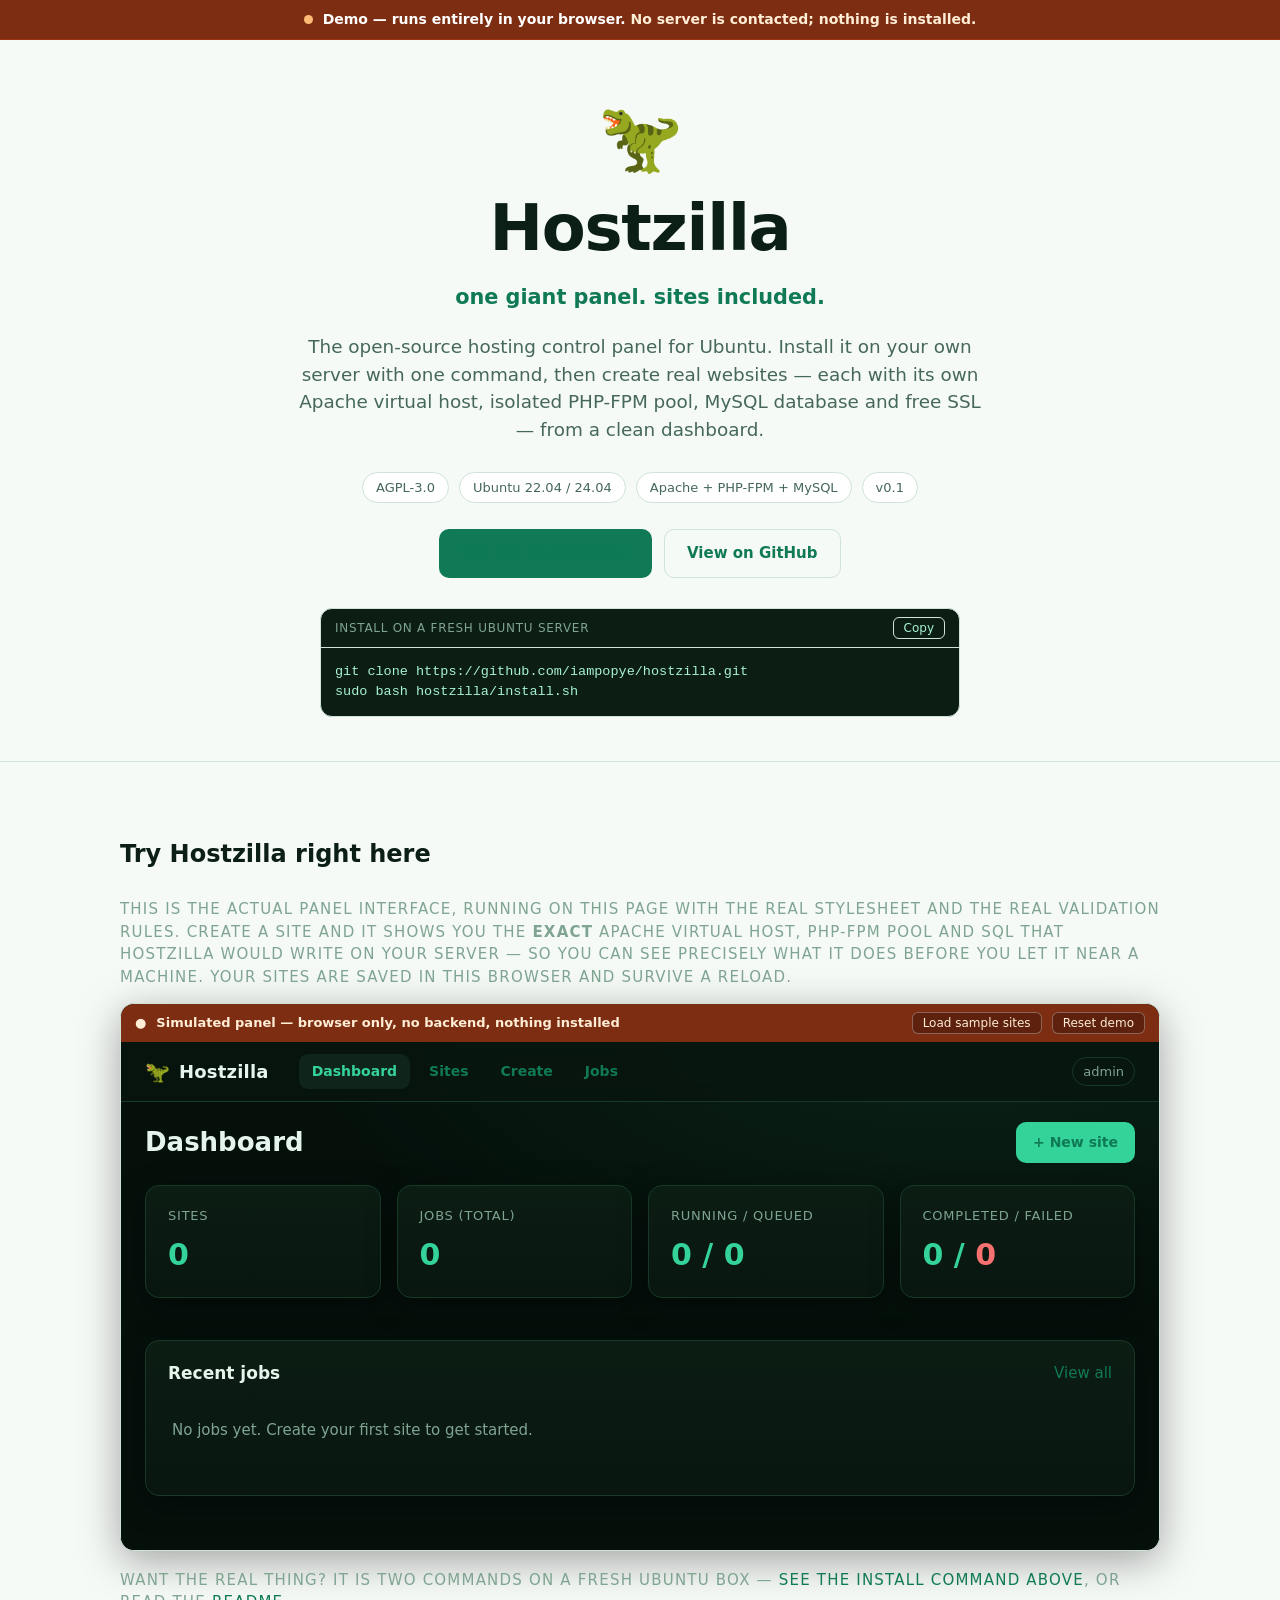
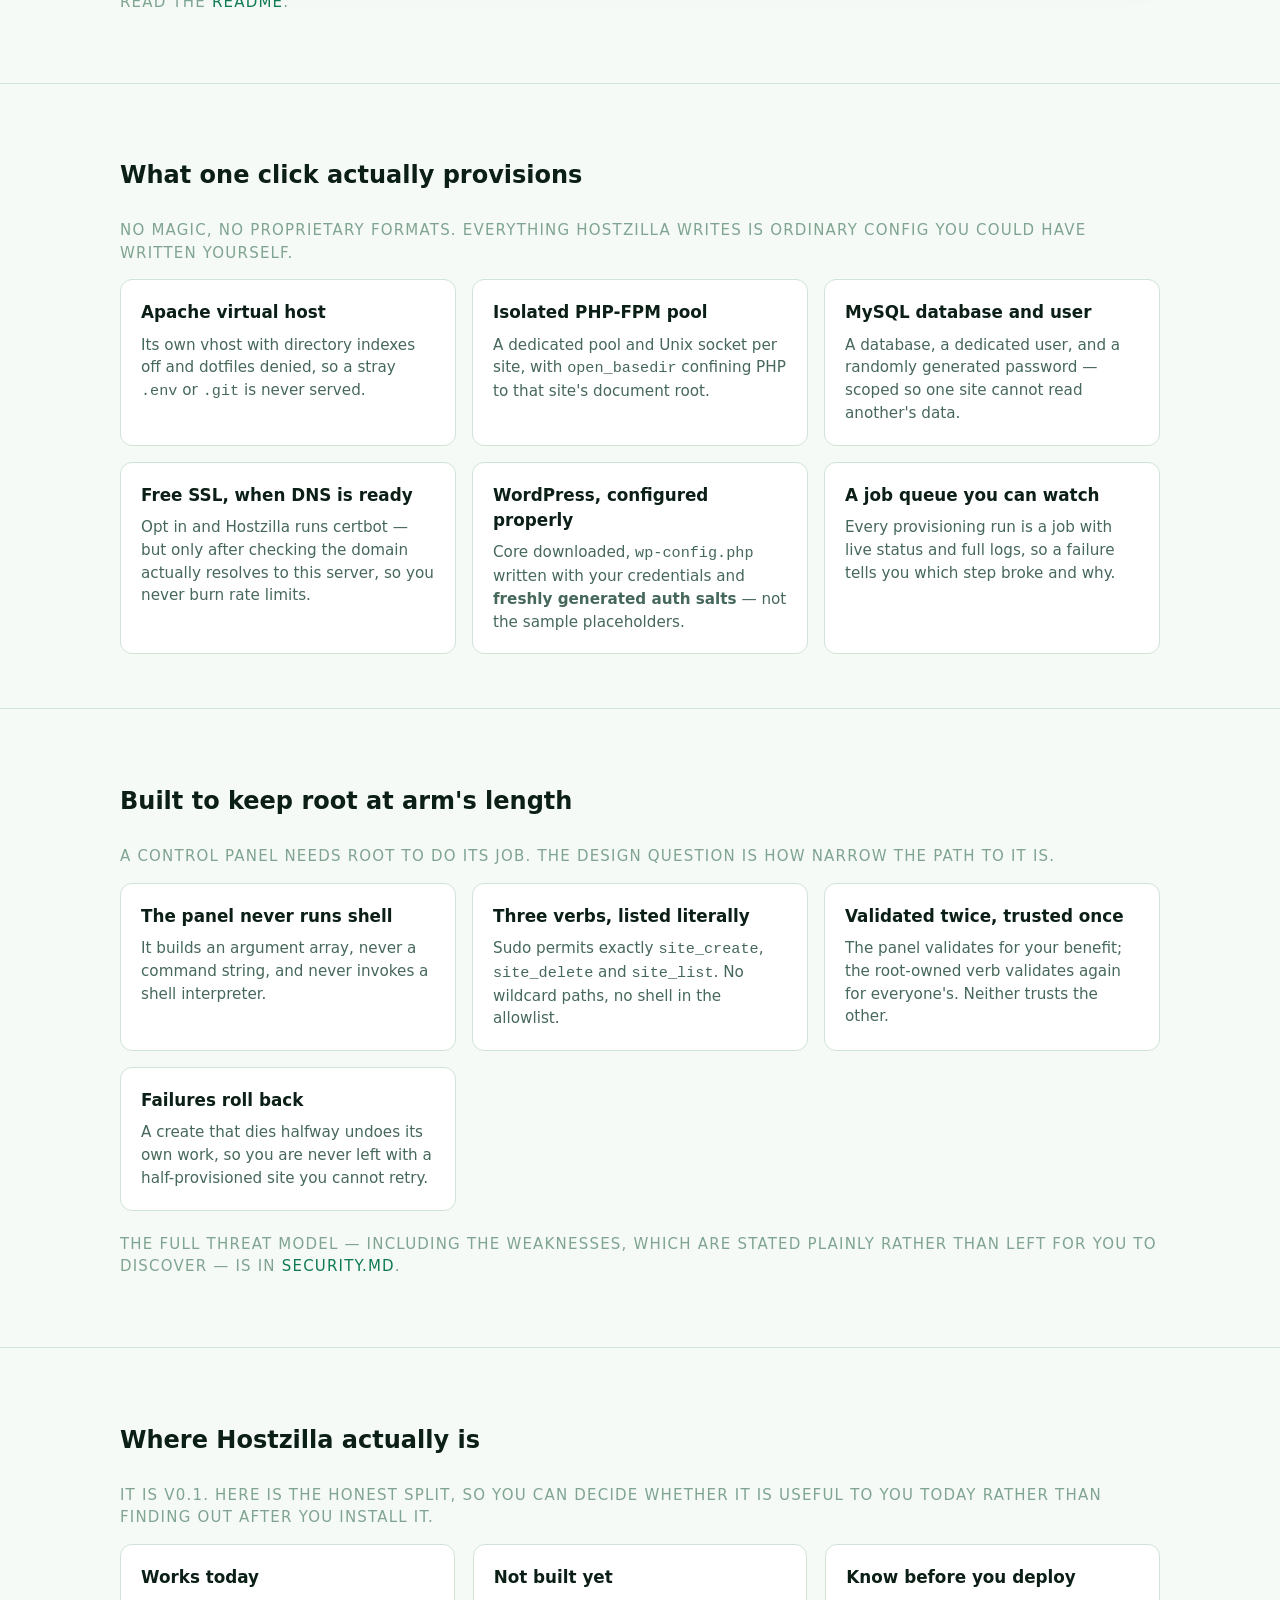
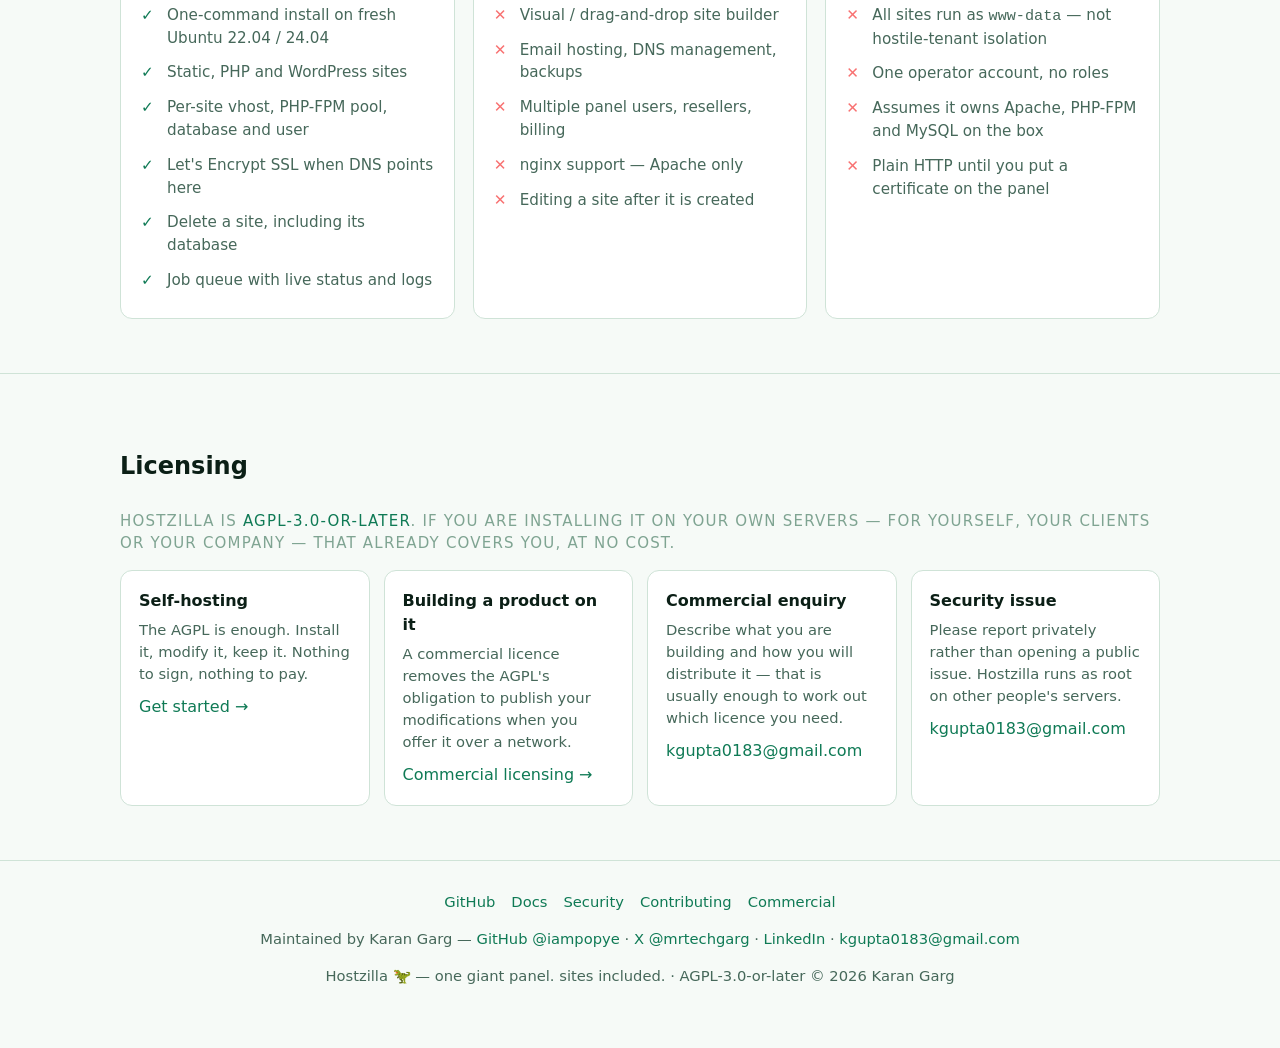
==== docs/index.html @ 4126feff "Add self-contained landing page with a working in-browser panel demo docs/index.html is a launch pag" ====
<!--
  GENERATED FILE — do not edit docs/index.html directly.
  Source:  docs/_landing.src.html
  Rebuild: python tools/build_landing_page.py
  The panel stylesheet below is embedded verbatim from
  panel/static/hostzilla.css so the demo cannot drift from the product.
-->
<!doctype html>
<html lang="en">
<head>
<meta charset="utf-8">
<meta name="viewport" content="width=device-width, initial-scale=1">
<title>Hostzilla — the open-source hosting control panel for Ubuntu</title>
<meta name="description" content="Hostzilla is a free, open-source hosting control panel for Ubuntu. Install with one command, then create static, PHP and WordPress sites with their own Apache vhost, PHP-FPM pool, MySQL database and Let's Encrypt SSL. A self-hosted alternative to cPanel and WHM.">
<meta name="author" content="Karan Garg">
<meta name="theme-color" content="#05100b">
<link rel="canonical" href="https://github.com/iampopye/hostzilla">

<meta property="og:type" content="website">
<meta property="og:site_name" content="Hostzilla">
<meta property="og:title" content="Hostzilla — the open-source hosting control panel for Ubuntu">
<meta property="og:description" content="One command installs it. Then create real websites — Apache vhost, isolated PHP-FPM pool, MySQL database and free SSL — from a clean dashboard. AGPL-3.0. Try the panel in your browser.">
<meta property="og:url" content="https://github.com/iampopye/hostzilla">
<meta name="twitter:card" content="summary_large_image">
<meta name="twitter:title" content="Hostzilla — open-source hosting control panel for Ubuntu">
<meta name="twitter:description" content="Install on a fresh Ubuntu server with one command. Create static, PHP and WordPress sites with isolated PHP-FPM pools, MySQL databases and free SSL. Try it in your browser.">
<meta name="twitter:creator" content="@mrtechgarg">

<script type="application/ld+json">
{
  "@context": "https://schema.org",
  "@type": "SoftwareApplication",
  "name": "Hostzilla",
  "alternateName": "Hostzilla Control Panel",
  "applicationCategory": "DeveloperApplication",
  "applicationSubCategory": "Web Hosting Control Panel",
  "operatingSystem": "Ubuntu 22.04, Ubuntu 24.04",
  "softwareVersion": "0.1.0",
  "description": "Hostzilla is an open-source hosting control panel for Ubuntu. It installs with one command and provisions websites end to end: Apache virtual host, isolated PHP-FPM pool, MySQL database and user, and an optional Let's Encrypt certificate.",
  "url": "https://github.com/iampopye/hostzilla",
  "codeRepository": "https://github.com/iampopye/hostzilla",
  "programmingLanguage": ["Python", "Shell"],
  "license": "https://www.gnu.org/licenses/agpl-3.0.html",
  "isAccessibleForFree": true,
  "offers": {
    "@type": "Offer",
    "price": "0",
    "priceCurrency": "USD"
  },
  "author": {
    "@type": "Person",
    "name": "Karan Garg",
    "url": "https://github.com/iampopye",
    "sameAs": [
      "https://github.com/iampopye",
      "https://x.com/mrtechgarg",
      "https://www.linkedin.com/in/karan-garg-tech/"
    ]
  }
}
</script>

<style>
/* ============================================================
   1. The panel's real stylesheet, embedded verbatim.
   Generated — see tools/build_landing_page.py
   ============================================================ */
/* Hostzilla panel — emerald on obsidian. No external CDNs. */
:root {
  --bg:        #05100b;
  --bg-2:      #08160f;
  --panel:     #0c1d14;
  --panel-2:   #0f241a;
  --line:      #173a28;
  --emerald:   #34d399;
  --emerald-2: #10b981;
  --emerald-dim: #1f6f51;
  --text:      #e6f5ec;
  --muted:     #7fa492;
  --danger:    #f87171;
  --danger-bg: #2a1212;
  --warn:      #fbbf24;
  --radius:    14px;
  --shadow:    0 8px 30px rgba(0,0,0,.45);
}

* { box-sizing: border-box; }

html, body {
  margin: 0;
  padding: 0;
  background: radial-gradient(1200px 600px at 80% -10%, #0a2418 0%, var(--bg) 55%);
  color: var(--text);
  font-family: "Inter", system-ui, -apple-system, "Segoe UI", Roboto, Helvetica, Arial, sans-serif;
  font-size: 15px;
  line-height: 1.5;
  min-height: 100vh;
}

a { color: var(--emerald); text-decoration: none; }
a:hover { text-decoration: underline; }

.mono, .log, pre { font-family: "JetBrains Mono", ui-monospace, "SFMono-Regular", Menlo, Consolas, monospace; }
.muted { color: var(--muted); }
.error-text { color: var(--danger); }
.right { text-align: right; }
.hidden { display: none !important; }

/* ---- top nav ---- */
.topnav {
  background: rgba(8, 22, 15, .85);
  backdrop-filter: blur(8px);
  border-bottom: 1px solid var(--line);
  position: sticky;
  top: 0;
  z-index: 20;
}
.nav-inner {
  max-width: 1100px;
  margin: 0 auto;
  display: flex;
  align-items: center;
  gap: 22px;
  padding: 12px 24px;
}
.brand {
  display: flex;
  align-items: center;
  gap: 9px;
  font-weight: 800;
  font-size: 18px;
  color: var(--text);
}
.brand:hover { text-decoration: none; }
.brand-text { letter-spacing: .2px; }
.rex { font-size: 20px; }
.rex-lg { font-size: 46px; display: block; }
.nav-links { display: flex; gap: 6px; margin-left: 8px; }
.nav-links a {
  color: var(--muted);
  padding: 7px 13px;
  border-radius: 9px;
  font-weight: 600;
  font-size: 14px;
}
.nav-links a:hover { color: var(--text); background: var(--panel); text-decoration: none; }
.nav-links a.active { color: var(--emerald); background: var(--panel-2); }
.logout-form { margin-left: auto; display: flex; align-items: center; gap: 12px; }
.user-chip {
  color: var(--muted);
  font-size: 13px;
  padding: 4px 10px;
  border: 1px solid var(--line);
  border-radius: 999px;
}

/* ---- layout ---- */
.container { max-width: 1100px; margin: 0 auto; padding: 28px 24px 60px; }
.page-head {
  display: flex;
  align-items: center;
  justify-content: space-between;
  margin-bottom: 22px;
}
.page-head h1 { margin: 0; font-size: 26px; font-weight: 800; }
h2 { font-weight: 700; }
.sub { margin-top: 26px; font-size: 15px; color: var(--muted); text-transform: uppercase; letter-spacing: .08em; }

/* ---- cards ---- */
.card {
  background: linear-gradient(180deg, var(--panel) 0%, var(--bg-2) 100%);
  border: 1px solid var(--line);
  border-radius: var(--radius);
  padding: 20px 22px;
  box-shadow: var(--shadow);
  margin-bottom: 20px;
}
.card-head { display: flex; align-items: center; justify-content: space-between; margin-bottom: 12px; }
.card-head h2 { margin: 0; font-size: 17px; }
.form-card { max-width: 560px; }

/* ---- stats ---- */
.stat-grid {
  display: grid;
  grid-template-columns: repeat(auto-fit, minmax(200px, 1fr));
  gap: 16px;
  margin-bottom: 22px;
}
.stat { display: flex; flex-direction: column; gap: 6px; }
.stat-label { color: var(--muted); font-size: 13px; text-transform: uppercase; letter-spacing: .06em; }
.stat-value { font-size: 30px; font-weight: 800; color: var(--emerald); }
.stat-sub { font-size: 12px; }

/* ---- tables ---- */
.table { width: 100%; border-collapse: collapse; }
.table th, .table td { text-align: left; padding: 11px 12px; border-bottom: 1px solid var(--line); }
.table th { color: var(--muted); font-size: 12px; text-transform: uppercase; letter-spacing: .06em; font-weight: 600; }
.table tbody tr:hover { background: rgba(52, 211, 153, .04); }
.table td.right { text-align: right; }
.empty { padding: 18px 4px; }

/* ---- badges ---- */
.badge {
  display: inline-block;
  padding: 3px 10px;
  border-radius: 999px;
  font-size: 12px;
  font-weight: 700;
  border: 1px solid transparent;
}
.badge-ok, .badge-active { background: rgba(52,211,153,.14); color: var(--emerald); border-color: var(--emerald-dim); }
.badge-queued { background: rgba(251,191,36,.12); color: var(--warn); border-color: #5a4410; }
.badge-running { background: rgba(52,211,153,.12); color: #6ee7b7; border-color: var(--emerald-dim); }
.badge-error { background: var(--danger-bg); color: var(--danger); border-color: #5a1d1d; }
.badge-type { background: var(--panel-2); color: var(--text); border-color: var(--line); }
.badge-muted { background: transparent; color: var(--muted); border-color: var(--line); }

/* ---- forms ---- */
.stack { display: flex; flex-direction: column; gap: 16px; }
label { display: flex; flex-direction: column; gap: 6px; font-weight: 600; font-size: 14px; }
label.check { flex-direction: row; align-items: center; gap: 10px; font-weight: 500; }
input[type=text], input[type=password], select {
  width: 100%;
  background: var(--bg);
  border: 1px solid var(--line);
  border-radius: 10px;
  color: var(--text);
  padding: 11px 13px;
  font-size: 15px;
  outline: none;
  transition: border-color .15s, box-shadow .15s;
}
input:focus, select:focus { border-color: var(--emerald); box-shadow: 0 0 0 3px rgba(52,211,153,.15); }
input[type=checkbox] { width: 18px; height: 18px; accent-color: var(--emerald); }
label small { font-weight: 400; }
.form-actions { display: flex; justify-content: flex-end; gap: 10px; margin-top: 6px; }

/* ---- buttons ---- */
.btn {
  display: inline-block;
  border: 1px solid transparent;
  border-radius: 10px;
  padding: 9px 16px;
  font-size: 14px;
  font-weight: 700;
  cursor: pointer;
  font-family: inherit;
  transition: transform .05s, background .15s, border-color .15s;
}
.btn:hover { text-decoration: none; }
.btn:active { transform: translateY(1px); }
.btn-sm { padding: 6px 12px; font-size: 13px; }
.btn-block { width: 100%; }
.btn-primary { background: var(--emerald); color: #042315; }
.btn-primary:hover { background: var(--emerald-2); }
.btn-ghost { background: transparent; color: var(--text); border-color: var(--line); }
.btn-ghost:hover { background: var(--panel); }
.btn-danger { background: transparent; color: var(--danger); border-color: #5a1d1d; }
.btn-danger:hover { background: var(--danger-bg); }

/* ---- flash ---- */
.flash-stack { display: flex; flex-direction: column; gap: 10px; margin-bottom: 18px; }
.flash { padding: 11px 14px; border-radius: 10px; font-size: 14px; border: 1px solid var(--line); }
.flash-ok { background: rgba(52,211,153,.1); color: var(--emerald); border-color: var(--emerald-dim); }
.flash-error { background: var(--danger-bg); color: var(--danger); border-color: #5a1d1d; }

/* ---- key/value + logs ---- */
.kv { display: grid; grid-template-columns: repeat(auto-fit, minmax(180px, 1fr)); gap: 12px; margin: 0; }
.kv > div { display: flex; flex-direction: column; gap: 3px; }
.kv dt { color: var(--muted); font-size: 12px; text-transform: uppercase; letter-spacing: .05em; }
.kv dd { margin: 0; }
.log {
  background: #030b07;
  border: 1px solid var(--line);
  border-radius: 10px;
  padding: 14px;
  font-size: 13px;
  color: #bfe9d4;
  white-space: pre-wrap;
  word-break: break-word;
  max-height: 420px;
  overflow: auto;
}
.live-hint { display: flex; align-items: center; gap: 8px; margin-top: 16px; font-size: 13px; }
.spinner {
  width: 13px; height: 13px;
  border: 2px solid var(--emerald-dim);
  border-top-color: var(--emerald);
  border-radius: 50%;
  display: inline-block;
  animation: spin .8s linear infinite;
}
@keyframes spin { to { transform: rotate(360deg); } }

/* ---- login ---- */
.login-body {
  display: flex;
  align-items: center;
  justify-content: center;
  min-height: 100vh;
  padding: 24px;
}
.login-card {
  width: 100%;
  max-width: 380px;
  background: linear-gradient(180deg, var(--panel) 0%, var(--bg-2) 100%);
  border: 1px solid var(--line);
  border-radius: 18px;
  padding: 32px 30px;
  box-shadow: var(--shadow);
}
.login-brand { text-align: center; margin-bottom: 22px; }
.login-brand h1 { margin: 8px 0 2px; font-size: 26px; font-weight: 800; }

/* ---- footer ---- */
.site-footer {
  text-align: center;
  color: var(--muted);
  font-size: 13px;
  padding: 24px;
  border-top: 1px solid var(--line);
}

@media (max-width: 640px) {
  .nav-inner { flex-wrap: wrap; gap: 12px; }
  .nav-links { order: 3; width: 100%; }
  .logout-form { margin-left: auto; }
}


/* ============================================================
   2. Landing page chrome.
   The marketing shell follows the visitor's colour scheme; the
   embedded panel keeps the product's own dark theme, because
   that is genuinely what the product looks like.
   ============================================================ */
:root {
  --page-bg: #05100b;
  --page-fg: #e6f5ec;
  --page-muted: #93b3a3;
  --page-card: #0c1d14;
  --page-line: #173a28;
  --page-accent: #34d399;
  --page-accent-fg: #04140d;
  --page-code-bg: #071a11;
  --max: 1080px;
}
@media (prefers-color-scheme: light) {
  :root {
    --page-bg: #f6faf7;
    --page-fg: #0b1f16;
    /* 4.9:1 on --page-bg — meets WCAG AA for body text */
    --page-muted: #46685a;
    --page-card: #ffffff;
    --page-line: #cfe3d7;
    --page-accent: #0f7a55;
    --page-accent-fg: #ffffff;
    --page-code-bg: #0c1d14;
  }
}

html, body.lp {
  background: var(--page-bg);
  color: var(--page-fg);
  font-size: 16px;
}
body.lp { min-height: 100vh; }
body.lp a { color: var(--page-accent); }

.lp-wrap { max-width: var(--max); margin: 0 auto; padding: 0 20px; }

/* skip link for keyboard users */
.skip {
  position: absolute; left: -9999px; top: 0;
  background: var(--page-accent); color: var(--page-accent-fg);
  padding: 10px 16px; border-radius: 0 0 8px 0; z-index: 100; font-weight: 700;
}
.skip:focus { left: 0; }

:where(a, button, input, select, summary, [tabindex]):focus-visible {
  outline: 3px solid var(--page-accent);
  outline-offset: 2px;
  border-radius: 4px;
}

/* ---- persistent demo badge ---- */
.demo-flag {
  position: sticky; top: 0; z-index: 60;
  background: #7c2d12; color: #ffedd5;
  border-bottom: 1px solid #9a3412;
  font-size: 14px; font-weight: 600;
  text-align: center; padding: 9px 16px;
  display: flex; align-items: center; justify-content: center; gap: 10px;
  flex-wrap: wrap;
}
.demo-flag strong { color: #fff; }
.demo-flag .dot {
  width: 9px; height: 9px; border-radius: 50%;
  background: #fdba74; display: inline-block; flex: 0 0 auto;
}

/* ---- hero ---- */
.lp-hero { padding: 64px 0 44px; text-align: center; }
.lp-hero .rex-hero { font-size: 68px; line-height: 1; display: block; margin-bottom: 8px; }
.lp-hero h1 {
  font-size: clamp(2.4rem, 7vw, 4rem); margin: 0 0 6px; letter-spacing: -.02em;
}
.lp-hero .tag {
  font-size: clamp(1rem, 2.6vw, 1.3rem); color: var(--page-accent);
  font-weight: 600; margin: 0 0 20px;
}
.lp-hero .lede {
  font-size: clamp(1rem, 2.2vw, 1.15rem); color: var(--page-muted);
  max-width: 60ch; margin: 0 auto 28px;
}
.pills { display: flex; gap: 10px; justify-content: center; flex-wrap: wrap; margin-bottom: 26px; }
.pill {
  border: 1px solid var(--page-line); border-radius: 999px;
  padding: 5px 13px; font-size: 13px; color: var(--page-muted);
  background: var(--page-card);
}

.cta-row { display: flex; gap: 12px; justify-content: center; flex-wrap: wrap; }
.lp-btn {
  display: inline-block; padding: 12px 22px; border-radius: 10px;
  font-weight: 700; font-size: 15px; border: 1px solid transparent; cursor: pointer;
}
.lp-btn-primary { background: var(--page-accent); color: var(--page-accent-fg); }
.lp-btn-primary:hover { text-decoration: none; filter: brightness(1.08); }
.lp-btn-ghost {
  background: transparent; color: var(--page-fg); border-color: var(--page-line);
}
.lp-btn-ghost:hover { text-decoration: none; border-color: var(--page-accent); }

/* ---- install command ---- */
.install {
  margin: 30px auto 0; max-width: 640px; text-align: left;
  background: var(--page-code-bg); border: 1px solid var(--page-line);
  border-radius: 12px; overflow: hidden;
}
.install-head {
  display: flex; align-items: center; justify-content: space-between;
  padding: 8px 14px; border-bottom: 1px solid var(--page-line);
  font-size: 12px; color: #7fa492; letter-spacing: .06em; text-transform: uppercase;
}
.install pre {
  margin: 0; padding: 14px; overflow-x: auto; color: #a7f3d0; font-size: 13.5px;
}
.copy-btn {
  background: transparent; border: 1px solid var(--page-line); color: #a7f3d0;
  border-radius: 6px; padding: 3px 10px; font-size: 12px; cursor: pointer;
  font-family: inherit;
}
.copy-btn:hover { border-color: var(--page-accent); }
.copy-btn[data-copied="1"] { background: var(--page-accent); color: var(--page-accent-fg); }

/* ---- generic section ---- */
.lp-section { padding: 54px 0; border-top: 1px solid var(--page-line); }
.lp-section > h2 {
  font-size: clamp(1.5rem, 4vw, 2.1rem); margin: 0 0 10px; letter-spacing: -.01em;
}
.lp-section > .sub {
  color: var(--page-muted); max-width: 68ch; margin: 0 0 28px; font-size: 1.02rem;
}

.grid { display: grid; gap: 16px; grid-template-columns: repeat(auto-fit, minmax(250px, 1fr)); }
.lp-card {
  background: var(--page-card); border: 1px solid var(--page-line);
  border-radius: 12px; padding: 20px;
}
.lp-card h3 { margin: 0 0 8px; font-size: 1.05rem; }
.lp-card p { margin: 0; color: var(--page-muted); font-size: .95rem; }

/* ---- honesty / status ---- */
.status-cols { display: grid; gap: 18px; grid-template-columns: repeat(auto-fit, minmax(270px, 1fr)); }
.status-list { list-style: none; margin: 0; padding: 0; }
.status-list li {
  padding: 6px 0 6px 26px; position: relative; color: var(--page-muted); font-size: .95rem;
}
.status-list li::before { position: absolute; left: 0; top: 6px; font-weight: 700; }
.yes li::before { content: "✓"; color: var(--page-accent); }
.no li::before { content: "✕"; color: #f87171; }

/* ---- demo shell ---- */
.demo-shell {
  border: 1px solid var(--page-line); border-radius: 14px; overflow: hidden;
  background: #05100b; box-shadow: 0 10px 40px rgba(0,0,0,.35);
}
.demo-bar {
  background: #7c2d12; color: #ffedd5; padding: 8px 14px;
  font-size: 13px; font-weight: 600; display: flex; gap: 10px; align-items: center;
  flex-wrap: wrap;
}
.demo-bar .spacer { flex: 1 1 auto; }
.demo-bar button {
  background: rgba(0,0,0,.25); border: 1px solid rgba(255,255,255,.3);
  color: #ffedd5; border-radius: 6px; padding: 3px 10px; font-size: 12px;
  cursor: pointer; font-family: inherit;
}
.demo-bar button:hover { background: rgba(0,0,0,.45); }
/* The panel inside the demo is dark by design; pin its variables so a light
   system theme cannot half-recolour the product UI. */
.demo-body {
  color-scheme: dark;
  background: radial-gradient(1200px 600px at 80% -10%, #0a2418 0%, #05100b 55%);
  color: #e6f5ec; font-size: 15px; min-height: 420px;
}
.demo-body .container { padding: 20px 24px 34px; }
.demo-body a { color: #34d399; }

/* config viewer */
.cfg-tabs { display: flex; gap: 6px; flex-wrap: wrap; margin-bottom: 12px; }
.cfg-tab {
  background: #0f241a; border: 1px solid #173a28; color: #7fa492;
  padding: 6px 13px; border-radius: 8px; cursor: pointer; font-size: 13px;
  font-family: inherit;
}
.cfg-tab[aria-selected="true"] { background: #34d399; color: #04140d; border-color: #34d399; font-weight: 700; }
.cfg-out {
  background: #071a11; border: 1px solid #173a28; border-radius: 10px;
  padding: 14px; margin: 0; overflow-x: auto; font-size: 12.5px; color: #a7f3d0;
  max-height: 380px; overflow-y: auto; white-space: pre;
}

/* ---- contact ---- */
.contact-grid { display: grid; gap: 14px; grid-template-columns: repeat(auto-fit, minmax(230px, 1fr)); }
.contact-card {
  background: var(--page-card); border: 1px solid var(--page-line);
  border-radius: 12px; padding: 18px;
}
.contact-card h3 { margin: 0 0 6px; font-size: 1rem; }
.contact-card p { margin: 0 0 10px; color: var(--page-muted); font-size: .92rem; }

.lp-foot {
  border-top: 1px solid var(--page-line); padding: 30px 0 50px;
  color: var(--page-muted); font-size: .92rem; text-align: center;
}
.lp-foot .links { display: flex; gap: 16px; justify-content: center; flex-wrap: wrap; margin-bottom: 12px; }

@media (max-width: 560px) {
  .lp-hero { padding: 40px 0 30px; }
  .demo-body .container { padding: 16px 14px 26px; }
  .nav-inner { padding: 10px 14px; gap: 12px; }
}
@media (prefers-reduced-motion: reduce) {
  * { animation-duration: .001ms !important; transition-duration: .001ms !important; }
}
</style>
</head>

<body class="lp">
<a class="skip" href="#demo">Skip to the live demo</a>

<div class="demo-flag" role="note">
  <span class="dot" aria-hidden="true"></span>
  <span><strong>Demo — runs entirely in your browser.</strong> No server is contacted; nothing is installed.</span>
</div>

<header class="lp-hero">
  <div class="lp-wrap">
    <span class="rex-hero" aria-hidden="true">🦖</span>
    <h1>Hostzilla</h1>
    <p class="tag">one giant panel. sites included.</p>
    <p class="lede">
      The open-source hosting control panel for Ubuntu. Install it on your own
      server with one command, then create real websites — each with its own
      Apache virtual host, isolated PHP-FPM pool, MySQL database and free SSL —
      from a clean dashboard.
    </p>

    <div class="pills">
      <span class="pill">AGPL-3.0</span>
      <span class="pill">Ubuntu 22.04 / 24.04</span>
      <span class="pill">Apache + PHP-FPM + MySQL</span>
      <span class="pill">v0.1</span>
    </div>

    <div class="cta-row">
      <a class="lp-btn lp-btn-primary" href="#demo">Try the panel below</a>
      <a class="lp-btn lp-btn-ghost" href="https://github.com/iampopye/hostzilla">View on GitHub</a>
    </div>

    <div class="install">
      <div class="install-head">
        <span>Install on a fresh Ubuntu server</span>
        <button class="copy-btn" type="button" data-copy="#install-cmd">Copy</button>
      </div>
      <pre id="install-cmd">git clone https://github.com/iampopye/hostzilla.git
sudo bash hostzilla/install.sh</pre>
    </div>
  </div>
</header>

<main id="main">

<!-- ============================ DEMO ============================ -->
<section class="lp-section" id="demo">
  <div class="lp-wrap">
    <h2>Try Hostzilla right here</h2>
    <p class="sub">
      This is the actual panel interface, running on this page with the real
      stylesheet and the real validation rules. Create a site and it shows you
      the <strong>exact</strong> Apache virtual host, PHP-FPM pool and SQL that
      Hostzilla would write on your server — so you can see precisely what it
      does before you let it near a machine. Your sites are saved in this
      browser and survive a reload.
    </p>

    <div class="demo-shell">
      <div class="demo-bar">
        <span class="dot" aria-hidden="true">●</span>
        <span>Simulated panel — browser only, no backend, nothing installed</span>
        <span class="spacer"></span>
        <button type="button" id="demo-seed">Load sample sites</button>
        <button type="button" id="demo-reset">Reset demo</button>
      </div>

      <div class="demo-body">
        <header class="topnav">
          <div class="nav-inner">
            <span class="brand"><span class="rex" aria-hidden="true">🦖</span><span class="brand-text">Hostzilla</span></span>
            <nav class="nav-links" id="demo-nav" aria-label="Demo panel">
              <a href="#demo" data-view="dashboard" class="active">Dashboard</a>
              <a href="#demo" data-view="sites">Sites</a>
              <a href="#demo" data-view="create">Create</a>
              <a href="#demo" data-view="jobs">Jobs</a>
            </nav>
            <span class="user-chip" style="margin-left:auto">admin</span>
          </div>
        </header>

        <div class="container">
          <div id="demo-flash" aria-live="polite"></div>
          <div id="demo-view"></div>
        </div>
      </div>
    </div>

    <p class="sub" style="margin-top:18px">
      Want the real thing? It is two commands on a fresh Ubuntu box —
      <a href="#top-install" onclick="document.querySelector('.install').scrollIntoView({behavior:'smooth'});return false;">see the install command above</a>,
      or read the <a href="https://github.com/iampopye/hostzilla#readme">README</a>.
    </p>
  </div>
</section>

<!-- ============================ WHAT YOU GET ============================ -->
<section class="lp-section">
  <div class="lp-wrap">
    <h2>What one click actually provisions</h2>
    <p class="sub">No magic, no proprietary formats. Everything Hostzilla writes is ordinary config you could have written yourself.</p>
    <div class="grid">
      <div class="lp-card">
        <h3>Apache virtual host</h3>
        <p>Its own vhost with directory indexes off and dotfiles denied, so a stray <code>.env</code> or <code>.git</code> is never served.</p>
      </div>
      <div class="lp-card">
        <h3>Isolated PHP-FPM pool</h3>
        <p>A dedicated pool and Unix socket per site, with <code>open_basedir</code> confining PHP to that site's document root.</p>
      </div>
      <div class="lp-card">
        <h3>MySQL database and user</h3>
        <p>A database, a dedicated user, and a randomly generated password — scoped so one site cannot read another's data.</p>
      </div>
      <div class="lp-card">
        <h3>Free SSL, when DNS is ready</h3>
        <p>Opt in and Hostzilla runs certbot — but only after checking the domain actually resolves to this server, so you never burn rate limits.</p>
      </div>
      <div class="lp-card">
        <h3>WordPress, configured properly</h3>
        <p>Core downloaded, <code>wp-config.php</code> written with your credentials and <strong>freshly generated auth salts</strong> — not the sample placeholders.</p>
      </div>
      <div class="lp-card">
        <h3>A job queue you can watch</h3>
        <p>Every provisioning run is a job with live status and full logs, so a failure tells you which step broke and why.</p>
      </div>
    </div>
  </div>
</section>

<!-- ============================ SECURITY ============================ -->
<section class="lp-section">
  <div class="lp-wrap">
    <h2>Built to keep root at arm's length</h2>
    <p class="sub">
      A control panel needs root to do its job. The design question is how narrow
      the path to it is.
    </p>
    <div class="grid">
      <div class="lp-card">
        <h3>The panel never runs shell</h3>
        <p>It builds an argument array, never a command string, and never invokes a shell interpreter.</p>
      </div>
      <div class="lp-card">
        <h3>Three verbs, listed literally</h3>
        <p>Sudo permits exactly <code>site_create</code>, <code>site_delete</code> and <code>site_list</code>. No wildcard paths, no shell in the allowlist.</p>
      </div>
      <div class="lp-card">
        <h3>Validated twice, trusted once</h3>
        <p>The panel validates for your benefit; the root-owned verb validates again for everyone's. Neither trusts the other.</p>
      </div>
      <div class="lp-card">
        <h3>Failures roll back</h3>
        <p>A create that dies halfway undoes its own work, so you are never left with a half-provisioned site you cannot retry.</p>
      </div>
    </div>
    <p class="sub" style="margin-top:22px">
      The full threat model — including the weaknesses, which are stated plainly
      rather than left for you to discover — is in
      <a href="https://github.com/iampopye/hostzilla/blob/main/SECURITY.md">SECURITY.md</a>.
    </p>
  </div>
</section>

<!-- ============================ STATUS ============================ -->
<section class="lp-section">
  <div class="lp-wrap">
    <h2>Where Hostzilla actually is</h2>
    <p class="sub">
      It is v0.1. Here is the honest split, so you can decide whether it is
      useful to you today rather than finding out after you install it.
    </p>
    <div class="status-cols">
      <div class="lp-card">
        <h3>Works today</h3>
        <ul class="status-list yes">
          <li>One-command install on fresh Ubuntu 22.04 / 24.04</li>
          <li>Static, PHP and WordPress sites</li>
          <li>Per-site vhost, PHP-FPM pool, database and user</li>
          <li>Let's Encrypt SSL when DNS points here</li>
          <li>Delete a site, including its database</li>
          <li>Job queue with live status and logs</li>
        </ul>
      </div>
      <div class="lp-card">
        <h3>Not built yet</h3>
        <ul class="status-list no">
          <li>Visual / drag-and-drop site builder</li>
          <li>Email hosting, DNS management, backups</li>
          <li>Multiple panel users, resellers, billing</li>
          <li>nginx support — Apache only</li>
          <li>Editing a site after it is created</li>
        </ul>
      </div>
      <div class="lp-card">
        <h3>Know before you deploy</h3>
        <ul class="status-list no">
          <li>All sites run as <code>www-data</code> — not hostile-tenant isolation</li>
          <li>One operator account, no roles</li>
          <li>Assumes it owns Apache, PHP-FPM and MySQL on the box</li>
          <li>Plain HTTP until you put a certificate on the panel</li>
        </ul>
      </div>
    </div>
  </div>
</section>

<!-- ============================ LICENSING ============================ -->
<section class="lp-section" id="licensing">
  <div class="lp-wrap">
    <h2>Licensing</h2>
    <p class="sub">
      Hostzilla is <a href="https://github.com/iampopye/hostzilla/blob/main/LICENSE">AGPL-3.0-or-later</a>.
      If you are installing it on your own servers — for yourself, your clients
      or your company — that already covers you, at no cost.
    </p>
    <div class="contact-grid">
      <div class="contact-card">
        <h3>Self-hosting</h3>
        <p>The AGPL is enough. Install it, modify it, keep it. Nothing to sign, nothing to pay.</p>
        <a href="https://github.com/iampopye/hostzilla">Get started →</a>
      </div>
      <div class="contact-card">
        <h3>Building a product on it</h3>
        <p>A commercial licence removes the AGPL's obligation to publish your modifications when you offer it over a network.</p>
        <a href="https://github.com/iampopye/hostzilla/blob/main/COMMERCIAL.md">Commercial licensing →</a>
      </div>
      <div class="contact-card">
        <h3>Commercial enquiry</h3>
        <p>Describe what you are building and how you will distribute it — that is usually enough to work out which licence you need.</p>
        <a href="mailto:kgupta0183@gmail.com?subject=Hostzilla%20commercial%20licence%20enquiry">kgupta0183@gmail.com</a>
      </div>
      <div class="contact-card">
        <h3>Security issue</h3>
        <p>Please report privately rather than opening a public issue. Hostzilla runs as root on other people's servers.</p>
        <a href="mailto:kgupta0183@gmail.com?subject=Hostzilla%20security%20report">kgupta0183@gmail.com</a>
      </div>
    </div>
  </div>
</section>

</main>

<footer class="lp-foot">
  <div class="lp-wrap">
    <div class="links">
      <a href="https://github.com/iampopye/hostzilla">GitHub</a>
      <a href="https://github.com/iampopye/hostzilla/blob/main/README.md">Docs</a>
      <a href="https://github.com/iampopye/hostzilla/blob/main/SECURITY.md">Security</a>
      <a href="https://github.com/iampopye/hostzilla/blob/main/CONTRIBUTING.md">Contributing</a>
      <a href="https://github.com/iampopye/hostzilla/blob/main/COMMERCIAL.md">Commercial</a>
    </div>
    <p>
      Maintained by Karan Garg —
      <a href="https://github.com/iampopye">GitHub @iampopye</a> ·
      <a href="https://x.com/mrtechgarg">X @mrtechgarg</a> ·
      <a href="https://www.linkedin.com/in/karan-garg-tech/">LinkedIn</a> ·
      <a href="mailto:kgupta0183@gmail.com">kgupta0183@gmail.com</a>
    </p>
    <p>Hostzilla 🦖 — one giant panel. sites included. · AGPL-3.0-or-later © 2026 Karan Garg</p>
  </div>
</footer>

<script>
/* ==========================================================================
   Hostzilla in-browser demo.

   Everything here runs locally. There is no network call of any kind.

   The configuration templates below are a deliberate port of
   runner/site_create.sh and runner/_lib.sh. If you change one, change the
   other — tests/test_config_templates.py compares them and fails the build
   when they drift.
   ========================================================================== */
(function () {
  "use strict";

  var STORE_KEY = "hostzilla.demo.v1";
  var PHPVER = "8.3";                 // what Ubuntu 24.04 ships
  var DEMO_IP = "203.0.113.10";       // TEST-NET-3, never a real host

  /* ---------------------------------------------------------------- sha256
     Needed so db_slug() matches the shell's `sha256sum` byte for byte.
     Synchronous because SubtleCrypto is async and the templates are pure. */
  function sha256Hex(ascii) {
    function rr(n, x) { return (x >>> n) | (x << (32 - n)); }
    var mathPow = Math.pow, maxWord = mathPow(2, 32), i, j, result = "";
    var words = [], asciiBitLength = ascii.length * 8;
    var hash = sha256Hex.h = sha256Hex.h || [];
    var k = sha256Hex.k = sha256Hex.k || [];
    var primeCounter = k.length, isComposite = {};
    for (var candidate = 2; primeCounter < 64; candidate++) {
      if (!isComposite[candidate]) {
        for (i = 0; i < 313; i += candidate) { isComposite[i] = candidate; }
        hash[primeCounter] = (mathPow(candidate, 0.5) * maxWord) | 0;
        k[primeCounter++] = (mathPow(candidate, 1 / 3) * maxWord) | 0;
      }
    }
    ascii += "\x80";
    while (ascii.length % 64 - 56) { ascii += "\x00"; }
    for (i = 0; i < ascii.length; i++) {
      j = ascii.charCodeAt(i);
      if (j >> 8) { return null; }
      words[i >> 2] |= j << ((3 - i) % 4) * 8;
    }
    words[words.length] = (asciiBitLength / maxWord) | 0;
    words[words.length] = asciiBitLength;

    for (j = 0; j < words.length;) {
      var w = words.slice(j, j += 16), oldHash = hash;
      hash = hash.slice(0, 8);
      for (i = 0; i < 64; i++) {
        var w15 = w[i - 15], w2 = w[i - 2];
        var a = hash[0], e = hash[4];
        var temp1 = hash[7]
          + (rr(6, e) ^ rr(11, e) ^ rr(25, e))
          + ((e & hash[5]) ^ (~e & hash[6]))
          + k[i]
          + (w[i] = (i < 16) ? w[i] : (
              w[i - 16]
              + (rr(7, w15) ^ rr(18, w15) ^ (w15 >>> 3))
              + w[i - 7]
              + (rr(17, w2) ^ rr(19, w2) ^ (w2 >>> 10))
            ) | 0);
        var temp2 = (rr(2, a) ^ rr(13, a) ^ rr(22, a))
          + ((a & hash[1]) ^ (a & hash[2]) ^ (hash[1] & hash[2]));
        hash = [(temp1 + temp2) | 0].concat(hash);
        hash[4] = (hash[4] + temp1) | 0;
      }
      for (i = 0; i < 8; i++) { hash[i] = (hash[i] + oldHash[i]) | 0; }
    }
    for (i = 0; i < 8; i++) {
      for (j = 3; j + 1; j--) {
        var b = (hash[i] >> (j * 8)) & 255;
        result += ((b < 16) ? 0 : "") + b.toString(16);
      }
    }
    return result;
  }

  /* ------------------------------------------------- validation (_lib.sh)
     Port of validate_domain(). Same rules, same rejection reasons. */
  function validateDomain(raw) {
    var d = String(raw == null ? "" : raw).toLowerCase();
    if (!d) { return { ok: false, message: "empty domain" }; }
    if (d.length > 253) { return { ok: false, message: "domain too long" }; }
    if (!/^[a-z0-9.-]+$/.test(d)) { return { ok: false, message: "invalid domain: " + d }; }
    if (d.indexOf("..") !== -1) { return { ok: false, message: "invalid domain (empty label): " + d }; }
    if (d.charAt(0) === "." || d.charAt(d.length - 1) === ".") {
      return { ok: false, message: "invalid domain (leading/trailing dot): " + d };
    }
    if (d.indexOf(".") === -1) {
      return { ok: false, message: "invalid domain (must be fully qualified): " + d };
    }
    var labels = d.split(".");
    for (var i = 0; i < labels.length; i++) {
      var label = labels[i];
      if (!label) { return { ok: false, message: "invalid domain (empty label): " + d }; }
      if (label.length > 63) { return { ok: false, message: "invalid domain (label too long): " + d }; }
      if (label.charAt(0) === "-" || label.charAt(label.length - 1) === "-") {
        return { ok: false, message: "invalid domain (label hyphen): " + d };
      }
      if (!/^[a-z0-9-]+$/.test(label)) { return { ok: false, message: "invalid domain: " + d }; }
    }
    if (/^[0-9]+$/.test(labels[labels.length - 1])) {
      return { ok: false, message: "invalid domain (numeric TLD): " + d };
    }
    return { ok: true, domain: d };
  }

  var PROTECTED = ["", "localhost", "html"];
  function isProtected(d) { return PROTECTED.indexOf(String(d).toLowerCase()) !== -1; }

  /* db_slug() from _lib.sh: hz_<20 sanitised chars>_<8 hex of sha256> */
  function dbSlug(domain) {
    var base = domain.replace(/[^a-z0-9]/g, "_").slice(0, 19);
    return "hz_" + base + "_" + sha256Hex(domain).slice(0, 8);
  }

  function randomHex(n) {
    var bytes = new Uint8Array(n);
    (window.crypto || window.msCrypto).getRandomValues(bytes);
    return Array.prototype.map.call(bytes, function (b) {
      return ("0" + b.toString(16)).slice(-2);
    }).join("");
  }

  /* ------------------------------------------- config templates (site_create.sh)
     These strings mirror the heredocs in runner/site_create.sh exactly. */
  function poolConfig(s) {
    return "; Hostzilla per-site pool for " + s.domain + "\n" +
      "[hz-" + s.domain + "]\n" +
      "user = www-data\n" +
      "group = www-data\n" +
      "listen = " + s.sock + "\n" +
      "listen.owner = www-data\n" +
      "listen.group = www-data\n" +
      "pm = ondemand\n" +
      "pm.max_children = 5\n" +
      "pm.process_idle_timeout = 10s\n" +
      "pm.max_requests = 500\n" +
      "chdir = " + s.docroot + "\n" +
      "php_admin_value[open_basedir] = " + s.docroot + ":/tmp:/usr/share/php\n" +
      "php_admin_value[upload_tmp_dir] = /tmp\n" +
      "php_admin_flag[expose_php] = off\n" +
      "env[HZ_DB_NAME] = " + s.db + "\n" +
      "env[HZ_DB_USER] = " + s.dbuser + "\n" +
      "env[HZ_DB_PASS] = " + s.dbpass + "\n";
  }

  function vhostConfig(s) {
    return "<VirtualHost *:80>\n" +
      "    ServerName " + s.domain + "\n" +
      "    DocumentRoot " + s.docroot + "\n" +
      "    DirectoryIndex index.php index.html\n" +
      "    <Directory " + s.docroot + ">\n" +
      "        Require all granted\n" +
      "        AllowOverride All\n" +
      "        # No directory listings — an empty or partially uploaded site must not\n" +
      "        # expose a browsable file index.\n" +
      "        Options -Indexes +FollowSymLinks\n" +
      "    </Directory>\n" +
      "    # Never serve dotfiles: .git, .env and friends routinely leak credentials.\n" +
      "    # .well-known stays reachable so ACME http-01 renewals keep working.\n" +
      "    <FilesMatch \"^\\.\">\n" +
      "        Require all denied\n" +
      "    </FilesMatch>\n" +
      "    <DirectoryMatch \"/\\.(?!well-known)\">\n" +
      "        Require all denied\n" +
      "    </DirectoryMatch>\n" +
      "    <FilesMatch \\.php$>\n" +
      "        SetHandler \"proxy:unix:" + s.sock + "|fcgi://localhost\"\n" +
      "    </FilesMatch>\n" +
      "    ErrorLog  ${APACHE_LOG_DIR}/" + s.domain + "-error.log\n" +
      "    CustomLog ${APACHE_LOG_DIR}/" + s.domain + "-access.log combined\n" +
      "</VirtualHost>\n";
  }

  function sqlStatements(s) {
    return "CREATE DATABASE IF NOT EXISTS `" + s.db + "` CHARACTER SET utf8mb4 COLLATE utf8mb4_unicode_ci;\n" +
      "CREATE USER IF NOT EXISTS '" + s.dbuser + "'@'localhost' IDENTIFIED BY '" + s.dbpass + "';\n" +
      "ALTER USER '" + s.dbuser + "'@'localhost' IDENTIFIED BY '" + s.dbpass + "';\n" +
      "GRANT ALL PRIVILEGES ON `" + s.db + "`.* TO '" + s.dbuser + "'@'localhost';\n" +
      "FLUSH PRIVILEGES;\n";
  }

  function manifestFile(s) {
    return "DOMAIN=" + s.domain + "\n" +
      "TYPE=" + s.type + "\n" +
      "DOCROOT=" + s.docroot + "\n" +
      "DB_NAME=" + s.db + "\n" +
      "DB_USER=" + s.dbuser + "\n" +
      "DB_PASS=" + s.dbpass + "\n" +
      "PHP_SOCK=" + s.sock + "\n" +
      "PHP_POOL=" + s.pool + "\n" +
      "CREATED=" + s.created + "\n";
  }

  function buildSite(domain, type, wantSsl) {
    var db = dbSlug(domain);
    var s = {
      domain: domain,
      type: type,
      ssl: false,
      sslState: "none",
      docroot: "/var/www/" + domain,
      sock: "/run/php/hz-" + domain + ".sock",
      pool: "/etc/php/" + PHPVER + "/fpm/pool.d/hz-" + domain + ".conf",
      vhostPath: "/etc/apache2/sites-available/" + domain + ".conf",
      db: db,
      dbuser: db,
      dbpass: randomHex(16),
      wantSsl: !!wantSsl,
      created: new Date().toISOString().replace(/\.\d+Z$/, "Z")
    };
    return s;
  }

  /* ------------------------------------------------------------- storage */
  function load() {
    try {
      var raw = window.localStorage.getItem(STORE_KEY);
      if (!raw) { return { sites: [], jobs: [], nextJob: 1 }; }
      var parsed = JSON.parse(raw);
      return {
        sites: parsed.sites || [],
        jobs: parsed.jobs || [],
        nextJob: parsed.nextJob || 1
      };
    } catch (e) {
      return { sites: [], jobs: [], nextJob: 1 };
    }
  }
  function save() {
    try { window.localStorage.setItem(STORE_KEY, JSON.stringify(state)); }
    catch (e) { /* private mode: the demo still works for this session */ }
  }

  var state = load();
  var view = "dashboard";
  var activeJobId = null;
  var cfgTab = "vhost";

  /* --------------------------------------------------------------- render */
  var elView = document.getElementById("demo-view");
  var elFlash = document.getElementById("demo-flash");

  function esc(s) {
    return String(s).replace(/[&<>"']/g, function (c) {
      return { "&": "&amp;", "<": "&lt;", ">": "&gt;", '"': "&quot;", "'": "&#39;" }[c];
    });
  }

  function flash(message, kind) {
    elFlash.innerHTML = '<div class="flash-stack"><div class="flash flash-' +
      esc(kind || "ok") + '">' + esc(message) + "</div></div>";
    window.setTimeout(function () {
      if (elFlash.firstChild) { elFlash.innerHTML = ""; }
    }, 6000);
  }

  function counts() {
    var out = { queued: 0, running: 0, ok: 0, error: 0, total: 0 };
    state.jobs.forEach(function (j) {
      if (out[j.status] === undefined) { out[j.status] = 0; }
      out[j.status]++;
      out.total++;
    });
    return out;
  }

  function badge(status) {
    return '<span class="badge badge-' + esc(status) + '">' + esc(status) + "</span>";
  }

  function jobRow(j, withFinished) {
    return "<tr>" +
      '<td><a class="link" href="#demo" data-job="' + j.id + '">' + j.id + "</a></td>" +
      "<td>" + esc(j.type) + "</td>" +
      '<td class="mono">' + esc(j.domain) + "</td>" +
      "<td>" + badge(j.status) + "</td>" +
      '<td class="muted">' + esc(j.created) + "</td>" +
      (withFinished ? '<td class="muted">' + esc(j.finished || "—") + "</td>" : "") +
      "</tr>";
  }

  function renderDashboard() {
    var c = counts();
    var recent = state.jobs.slice().reverse().slice(0, 8);
    return '<div class="page-head"><h1>Dashboard</h1>' +
      '<a href="#demo" class="btn btn-primary" data-view="create">+ New site</a></div>' +
      '<div class="stat-grid">' +
        '<div class="card stat"><span class="stat-label">Sites</span>' +
          '<span class="stat-value">' + state.sites.length + "</span></div>" +
        '<div class="card stat"><span class="stat-label">Jobs (total)</span>' +
          '<span class="stat-value">' + c.total + "</span></div>" +
        '<div class="card stat"><span class="stat-label">Running / Queued</span>' +
          '<span class="stat-value">' + c.running + " / " + c.queued + "</span></div>" +
        '<div class="card stat"><span class="stat-label">Completed / Failed</span>' +
          '<span class="stat-value">' + c.ok + ' / <span class="error-text">' + c.error + "</span></span></div>" +
      "</div>" +
      '<div class="card"><div class="card-head"><h2>Recent jobs</h2>' +
      '<a href="#demo" class="link" data-view="jobs">View all</a></div>' +
      (recent.length
        ? '<table class="table"><thead><tr><th>#</th><th>Type</th><th>Domain</th><th>Status</th><th>Created</th></tr></thead><tbody>' +
          recent.map(function (j) { return jobRow(j, false); }).join("") + "</tbody></table>"
        : '<p class="muted empty">No jobs yet. Create your first site to get started.</p>') +
      "</div>";
  }

  function renderSites() {
    var body;
    if (!state.sites.length) {
      body = '<p class="muted empty">No sites yet. Click “New site” to provision one.</p>';
    } else {
      body = '<table class="table"><thead><tr><th>Domain</th><th>Type</th><th>Doc root</th><th>SSL</th><th>Created</th><th></th></tr></thead><tbody>' +
        state.sites.map(function (s) {
          return "<tr>" +
            '<td><span class="link">' + esc(s.domain) + "</span></td>" +
            '<td><span class="badge badge-type">' + esc(s.type) + "</span></td>" +
            '<td class="mono muted">' + esc(s.docroot) + "</td>" +
            "<td>" + (s.ssl ? '<span class="badge badge-ok">active</span>'
                            : '<span class="badge badge-muted">none</span>') + "</td>" +
            '<td class="muted">' + esc(s.created) + "</td>" +
            '<td class="right">' +
              '<button class="btn btn-sm btn-ghost" data-config="' + esc(s.domain) + '">View config</button> ' +
              '<button class="btn btn-danger btn-sm" data-delete="' + esc(s.domain) + '">Delete</button>' +
            "</td></tr>";
        }).join("") + "</tbody></table>";
    }
    return '<div class="page-head"><h1>Sites</h1>' +
      '<a href="#demo" class="btn btn-primary" data-view="create">+ New site</a></div>' +
      '<div class="card">' + body + "</div>";
  }

  function renderCreate() {
    return '<div class="page-head"><h1>Create a site</h1></div>' +
      '<div class="card form-card"><form class="stack" id="demo-create">' +
        "<label><span>Domain</span>" +
        '<input type="text" name="domain" placeholder="example.com" autocomplete="off" ' +
        'autocapitalize="off" spellcheck="false" required>' +
        '<small class="muted">Validated with the exact rules the privileged runner enforces.</small></label>' +
        "<label><span>Type</span><select name=\"type\">" +
          '<option value="static">Static HTML</option>' +
          '<option value="php">PHP</option>' +
          '<option value="wordpress">WordPress</option>' +
        "</select></label>" +
        '<label class="check"><input type="checkbox" name="ssl" value="on">' +
        "<span>Request a Let's Encrypt certificate (requires DNS to resolve here)</span></label>" +
        '<div class="form-actions">' +
        '<a href="#demo" class="btn btn-ghost" data-view="sites">Cancel</a>' +
        '<button type="submit" class="btn btn-primary">Provision site</button></div>' +
      "</form></div>" +
      '<div class="card"><p class="muted" style="margin:0">' +
      "Try <span class=\"mono\">shop.example.com</span>. Then try an invalid one — " +
      "<span class=\"mono\">-bad.example.com</span> or <span class=\"mono\">example.com;id</span> — " +
      "to see the runner's validation reject it, or create the same domain twice " +
      "to see the failure path." +
      "</p></div>";
  }

  function renderJobs() {
    return '<div class="page-head"><h1>Jobs</h1></div><div class="card">' +
      (state.jobs.length
        ? '<table class="table"><thead><tr><th>#</th><th>Type</th><th>Domain</th><th>Status</th><th>Created</th><th>Finished</th></tr></thead><tbody>' +
          state.jobs.slice().reverse().map(function (j) { return jobRow(j, true); }).join("") +
          "</tbody></table>"
        : '<p class="muted empty">No jobs have run yet.</p>') +
      "</div>";
  }

  function findJob(id) {
    for (var i = 0; i < state.jobs.length; i++) {
      if (state.jobs[i].id === id) { return state.jobs[i]; }
    }
    return null;
  }

  function renderJobDetail() {
    var j = findJob(activeJobId);
    if (!j) { return renderJobs(); }
    var result = j.result || {};
    var resultHtml = "";
    if (result.url) {
      resultHtml += "<p><strong>URL:</strong> <span class=\"mono\">" + esc(result.url) + "</span></p>";
    }
    if (result.docroot) { resultHtml += '<p><strong>Doc root:</strong> <span class="mono">' + esc(result.docroot) + "</span></p>"; }
    if (result.db) { resultHtml += '<p><strong>Database:</strong> <span class="mono">' + esc(result.db) + "</span></p>"; }
    if (result.php_sock) { resultHtml += '<p><strong>PHP socket:</strong> <span class="mono">' + esc(result.php_sock) + "</span></p>"; }
    if (result.ssl) { resultHtml += "<p><strong>SSL:</strong> " + esc(result.ssl) + "</p>"; }
    if (result.message) { resultHtml += '<p class="error-text"><strong>Message:</strong> ' + esc(result.message) + "</p>"; }

    var cfgHtml = "";
    if (j.site && j.status === "ok") {
      cfgHtml = '<h2 class="sub">Generated configuration</h2>' +
        '<p class="muted" style="margin-top:-6px">This is byte-for-byte what Hostzilla writes on a real server.</p>' +
        configPanel(j.site);
    }

    return '<div class="page-head"><h1>Job #' + j.id + "</h1>" +
      '<a href="#demo" class="btn btn-ghost" data-view="jobs">Back to jobs</a></div>' +
      '<div class="card"><dl class="kv">' +
        "<div><dt>Type</dt><dd>" + esc(j.type) + "</dd></div>" +
        '<div><dt>Domain</dt><dd class="mono">' + esc(j.domain) + "</dd></div>" +
        "<div><dt>Status</dt><dd>" + badge(j.status) + "</dd></div>" +
        '<div><dt>Created</dt><dd class="muted">' + esc(j.created) + "</dd></div>" +
        '<div><dt>Finished</dt><dd class="muted">' + esc(j.finished || "—") + "</dd></div>" +
      "</dl>" +
      (j.status === "running" || j.status === "queued"
        ? '<div class="muted live-hint"><span class="spinner"></span> Live — running…</div>' : "") +
      (resultHtml ? '<h2 class="sub">Result</h2>' + resultHtml : "") +
      '<h2 class="sub">Log</h2><pre class="log">' + esc(j.log.join("\n") || "(no output yet)") + "</pre>" +
      cfgHtml +
      "</div>";
  }

  function configPanel(s) {
    var tabs = [
      ["vhost", "Apache vhost"],
      ["pool", "PHP-FPM pool"],
      ["sql", "MySQL"],
      ["manifest", "Site manifest"]
    ];
    var content = {
      vhost: vhostConfig(s),
      pool: poolConfig(s),
      sql: sqlStatements(s),
      manifest: manifestFile(s)
    }[cfgTab];
    var paths = {
      vhost: s.vhostPath,
      pool: s.pool,
      sql: "(executed over the MySQL unix socket)",
      manifest: "/etc/hostzilla/sites/" + s.domain + ".env"
    }[cfgTab];

    return '<div class="cfg-tabs" role="tablist">' +
      tabs.map(function (t) {
        return '<button class="cfg-tab" role="tab" data-cfgtab="' + t[0] + '" aria-selected="' +
          (cfgTab === t[0] ? "true" : "false") + '">' + esc(t[1]) + "</button>";
      }).join("") +
      '<span style="flex:1"></span>' +
      '<button class="cfg-tab" type="button" data-copy-cfg="1">Copy</button>' +
      "</div>" +
      '<p class="muted mono" style="font-size:12px;margin:0 0 8px">' + esc(paths) + "</p>" +
      '<pre class="cfg-out" id="cfg-out">' + esc(content) + "</pre>";
  }

  function render() {
    var html;
    if (activeJobId !== null) { html = renderJobDetail(); }
    else if (view === "sites") { html = renderSites(); }
    else if (view === "create") { html = renderCreate(); }
    else if (view === "jobs") { html = renderJobs(); }
    else { html = renderDashboard(); }
    elView.innerHTML = html;

    var links = document.querySelectorAll("#demo-nav a");
    for (var i = 0; i < links.length; i++) {
      links[i].className = (links[i].getAttribute("data-view") === view && activeJobId === null)
        ? "active" : "";
    }
  }

  /* ------------------------------------------------------- job simulation
     Step names and log lines mirror what the real runner writes. */
  function runCreateJob(job, site) {
    var steps = [];
    steps.push([420, "creating " + site.domain + " type=" + site.type +
      " ssl=" + (site.wantSsl ? 1 : 0) + " php=" + PHPVER]);
    steps.push([620, "db ok: " + site.db + " / " + site.dbuser]);
    steps.push([520, "pool ok: " + site.pool + " -> " + site.sock]);

    if (site.type === "wordpress") {
      steps.push([700, "wordpress: no staged core; downloading latest from wordpress.org"]);
      steps.push([1100, "wordpress: core downloaded + extracted"]);
    }
    steps.push([480, "vhost written: " + site.vhostPath]);
    steps.push([520, "php-fpm config test ok; reloaded php" + PHPVER + "-fpm"]);
    steps.push([460, "apache configtest ok; reloaded apache2"]);

    if (site.wantSsl) {
      steps.push([900, "ssl skipped: " + site.domain + " resolves to '' not '" + DEMO_IP + "'"]);
      site.sslState = "skipped_dns";
    }
    steps.push([260, "DONE " + site.domain]);

    job.status = "running";
    save(); render();

    var i = 0;
    (function next() {
      if (i >= steps.length) {
        job.status = "ok";
        job.finished = new Date().toISOString().replace(/\.\d+Z$/, "Z");
        job.site = site;
        job.result = {
          status: "ok",
          domain: site.domain,
          type: site.type,
          url: "http://" + site.domain + "/",
          docroot: site.docroot,
          db: site.db,
          php_sock: site.sock,
          ssl: site.sslState
        };
        site.ssl = site.sslState === "active";
        state.sites.push(site);
        save(); render();
        return;
      }
      var step = steps[i++];
      window.setTimeout(function () {
        job.log.push(step[1]);
        save(); render();
        next();
      }, step[0]);
    })();
  }

  function newJob(type, domain) {
    var job = {
      id: state.nextJob++,
      type: type,
      domain: domain,
      status: "queued",
      log: [],
      result: null,
      site: null,
      created: new Date().toISOString().replace(/\.\d+Z$/, "Z"),
      finished: null
    };
    state.jobs.push(job);
    return job;
  }

  function failJob(job, message) {
    job.status = "error";
    job.finished = new Date().toISOString().replace(/\.\d+Z$/, "Z");
    job.log.push("FAIL: " + message);
    job.result = { status: "error", message: message };
    save();
  }

  function siteExists(domain) {
    return state.sites.some(function (s) { return s.domain === domain; });
  }

  /* ------------------------------------------------------------- handlers */
  document.getElementById("demo-nav").addEventListener("click", function (e) {
    var a = e.target.closest("a[data-view]");
    if (!a) { return; }
    e.preventDefault();
    view = a.getAttribute("data-view");
    activeJobId = null;
    render();
  });

  elView.addEventListener("click", function (e) {
    var t = e.target;

    var navBtn = t.closest("[data-view]");
    if (navBtn) {
      e.preventDefault();
      view = navBtn.getAttribute("data-view");
      activeJobId = null;
      render();
      return;
    }

    var jobLink = t.closest("[data-job]");
    if (jobLink) {
      e.preventDefault();
      activeJobId = parseInt(jobLink.getAttribute("data-job"), 10);
      render();
      return;
    }

    var cfgBtn = t.closest("[data-config]");
    if (cfgBtn) {
      e.preventDefault();
      var domain = cfgBtn.getAttribute("data-config");
      for (var i = state.jobs.length - 1; i >= 0; i--) {
        if (state.jobs[i].domain === domain && state.jobs[i].status === "ok") {
          activeJobId = state.jobs[i].id;
          render();
          return;
        }
      }
      flash("No completed job for " + domain + " in this browser.", "error");
      return;
    }

    var tab = t.closest("[data-cfgtab]");
    if (tab) {
      e.preventDefault();
      cfgTab = tab.getAttribute("data-cfgtab");
      render();
      return;
    }

    if (t.closest("[data-copy-cfg]")) {
      e.preventDefault();
      var pre = document.getElementById("cfg-out");
      if (pre) { copyText(pre.textContent, t.closest("[data-copy-cfg]")); }
      return;
    }

    var del = t.closest("[data-delete]");
    if (del) {
      e.preventDefault();
      var d = del.getAttribute("data-delete");
      if (!window.confirm("Delete " + d + " and purge its database? This cannot be undone.")) { return; }
      var job = newJob("site_delete", d);
      job.status = "running";
      job.log.push("deleting " + d + " (purge_db=1)");
      save(); render();
      window.setTimeout(function () {
        state.sites = state.sites.filter(function (s) { return s.domain !== d; });
        job.log.push("db purged: " + dbSlug(d));
        job.log.push("DONE delete " + d);
        job.status = "ok";
        job.finished = new Date().toISOString().replace(/\.\d+Z$/, "Z");
        job.result = { status: "ok", domain: d, purged_db: "1" };
        save();
        flash("Deleted " + d + ".", "ok");
        render();
      }, 900);
      return;
    }
  });

  elView.addEventListener("submit", function (e) {
    var form = e.target.closest("#demo-create");
    if (!form) { return; }
    e.preventDefault();

    var domainRaw = form.elements.domain.value.trim();
    var type = form.elements.type.value;
    var wantSsl = form.elements.ssl.checked;

    var check = validateDomain(domainRaw);
    if (!check.ok) {
      flash("Rejected by the runner's validation — " + check.message, "error");
      return;
    }
    if (isProtected(check.domain)) {
      flash("domain is protected: " + check.domain, "error");
      return;
    }

    var site = buildSite(check.domain, type, wantSsl);
    var job = newJob("site_create", check.domain);

    if (siteExists(check.domain)) {
      // The real failure path: site_create refuses to clobber an existing docroot.
      failJob(job, "docroot already exists, refusing to clobber: " + site.docroot);
      activeJobId = job.id;
      flash("Creation of " + check.domain + " failed — see the job log.", "error");
      render();
      return;
    }

    activeJobId = job.id;
    flash("Queued creation of " + check.domain + ".", "ok");
    runCreateJob(job, site);
  });

  /* -------------------------------------------------------------- toolbar */
  document.getElementById("demo-reset").addEventListener("click", function () {
    if (!window.confirm("Clear all demo sites and jobs from this browser?")) { return; }
    state = { sites: [], jobs: [], nextJob: 1 };
    activeJobId = null;
    view = "dashboard";
    save(); render();
    flash("Demo reset.", "ok");
  });

  document.getElementById("demo-seed").addEventListener("click", function () {
    ["shop.example.com", "blog.example.com"].forEach(function (d, idx) {
      if (siteExists(d)) { return; }
      var s = buildSite(d, idx === 0 ? "php" : "wordpress", false);
      s.ssl = idx === 0;
      s.sslState = idx === 0 ? "active" : "none";
      var j = newJob("site_create", d);
      j.status = "ok";
      j.finished = s.created;
      j.site = s;
      j.log = [
        "creating " + d + " type=" + s.type + " ssl=0 php=" + PHPVER,
        "db ok: " + s.db + " / " + s.dbuser,
        "pool ok: " + s.pool + " -> " + s.sock,
        "DONE " + d
      ];
      j.result = {
        status: "ok", domain: d, type: s.type, url: "http://" + d + "/",
        docroot: s.docroot, db: s.db, php_sock: s.sock, ssl: s.sslState
      };
      state.sites.push(s);
    });
    view = "sites";
    activeJobId = null;
    save(); render();
    flash("Loaded sample sites.", "ok");
  });

  /* ---------------------------------------------------------------- copy */
  function copyText(text, btn) {
    function done() {
      if (!btn) { return; }
      var old = btn.textContent;
      btn.textContent = "Copied";
      btn.setAttribute("data-copied", "1");
      window.setTimeout(function () {
        btn.textContent = old;
        btn.removeAttribute("data-copied");
      }, 1600);
    }
    if (navigator.clipboard && navigator.clipboard.writeText) {
      navigator.clipboard.writeText(text).then(done, function () { fallback(); });
    } else { fallback(); }

    function fallback() {
      var ta = document.createElement("textarea");
      ta.value = text;
      ta.setAttribute("readonly", "");
      ta.style.position = "absolute";
      ta.style.left = "-9999px";
      document.body.appendChild(ta);
      ta.select();
      try { document.execCommand("copy"); done(); } catch (err) { /* nothing to do */ }
      document.body.removeChild(ta);
    }
  }

  var copyButtons = document.querySelectorAll("[data-copy]");
  for (var ci = 0; ci < copyButtons.length; ci++) {
    copyButtons[ci].addEventListener("click", function (e) {
      var sel = e.currentTarget.getAttribute("data-copy");
      var node = document.querySelector(sel);
      if (node) { copyText(node.textContent, e.currentTarget); }
    });
  }

  render();
})();
</script>
</body>
</html>
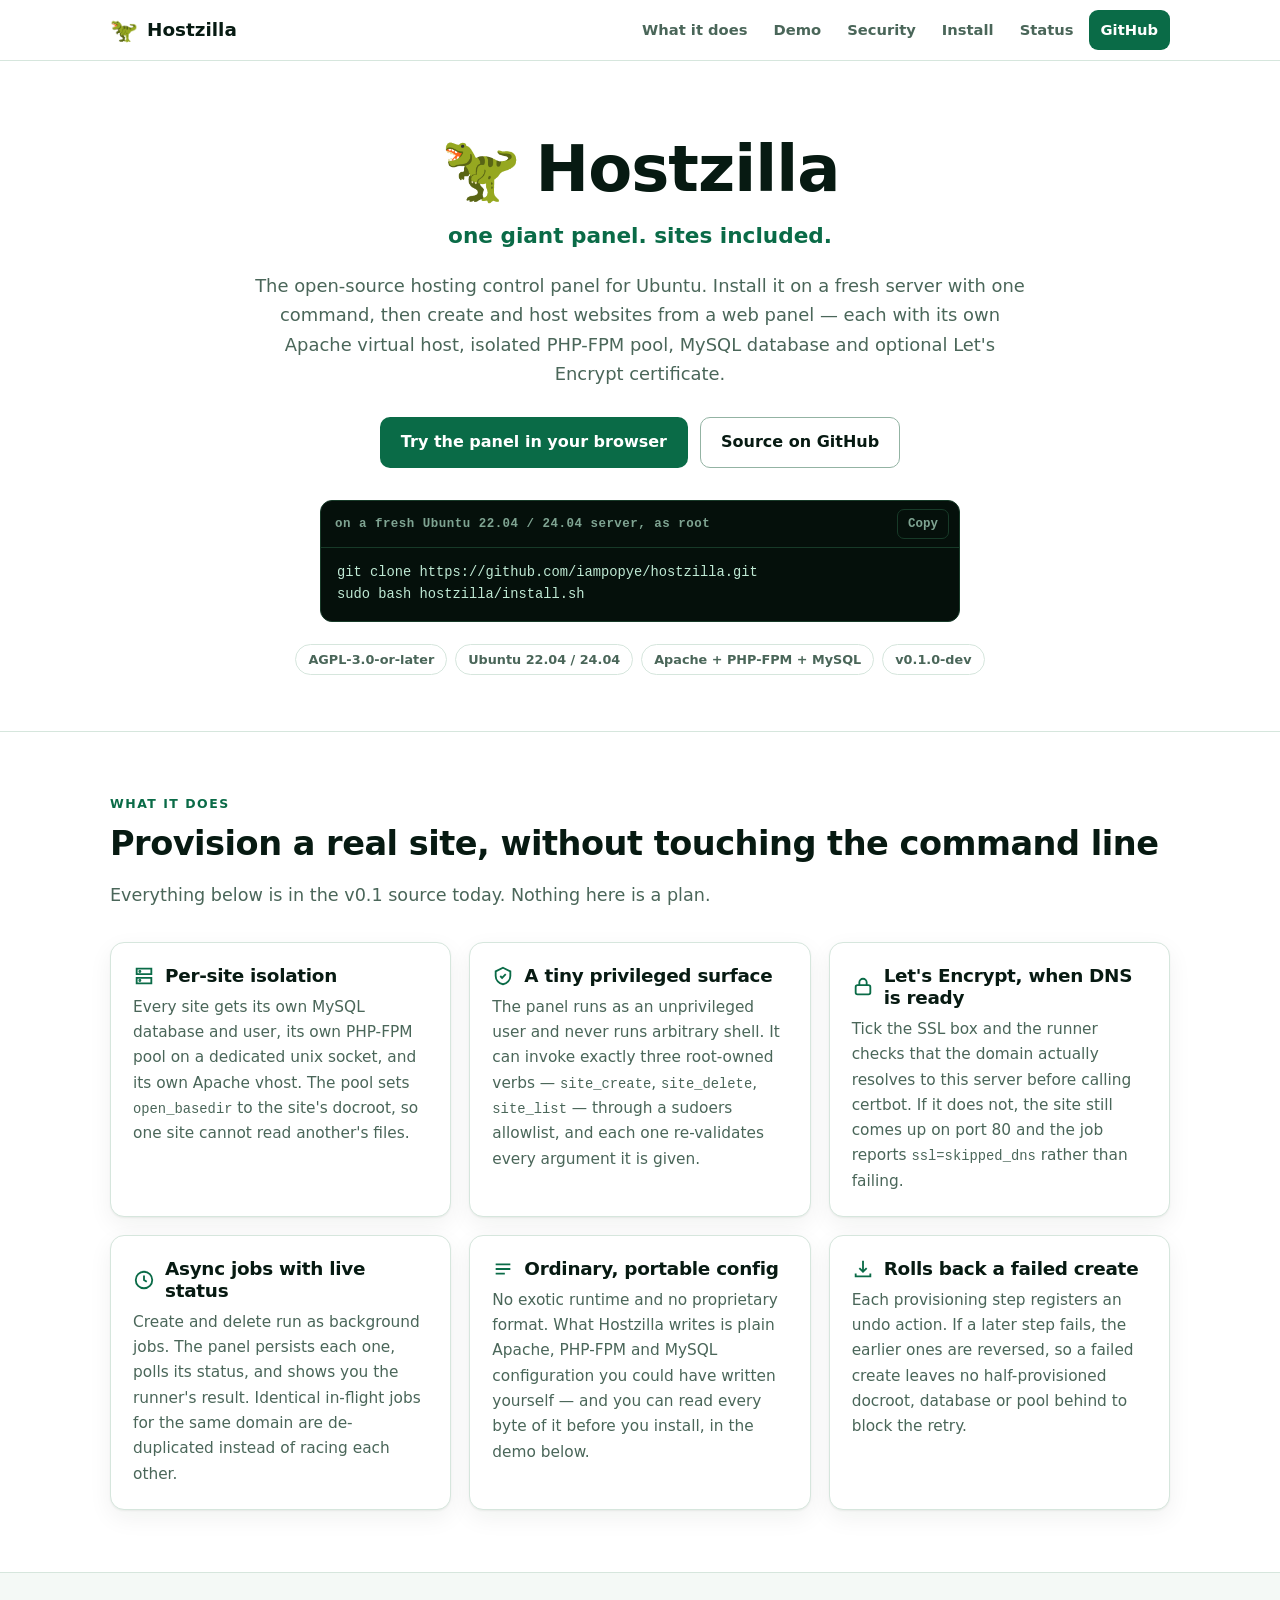
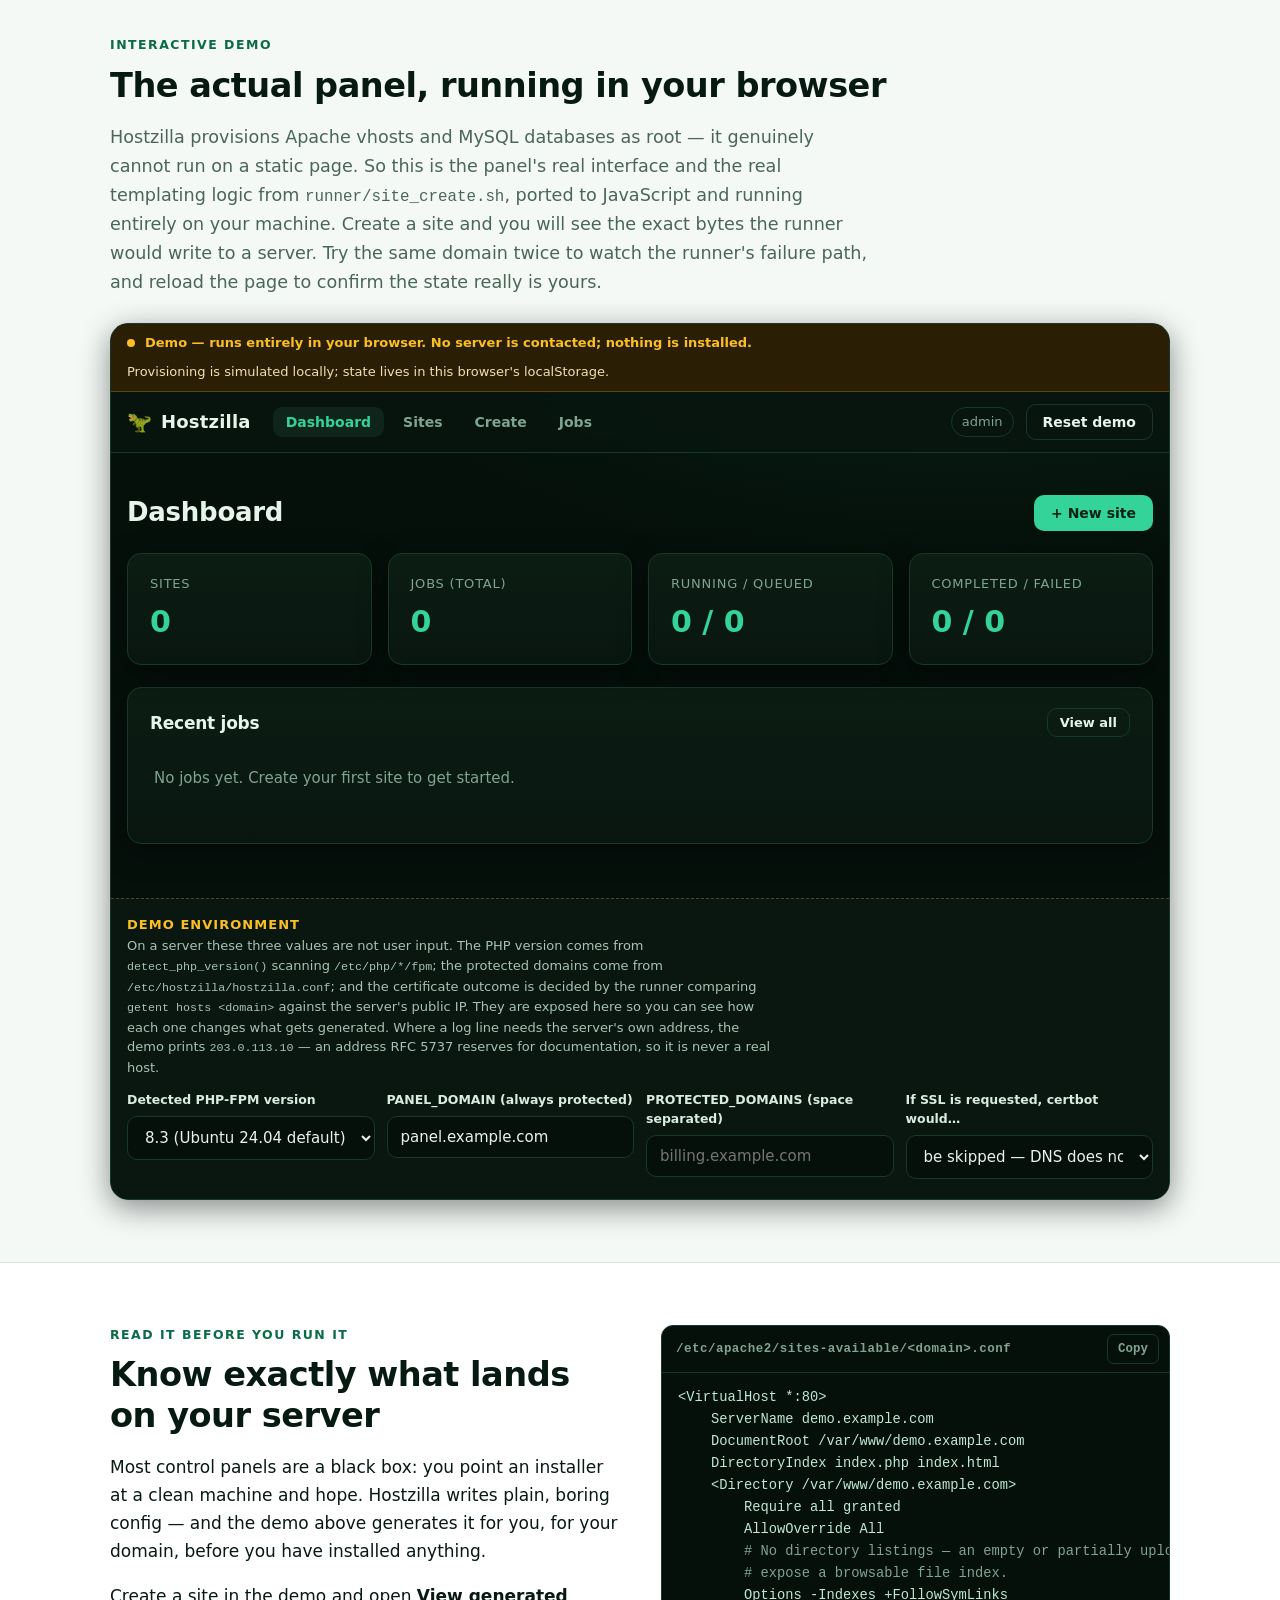
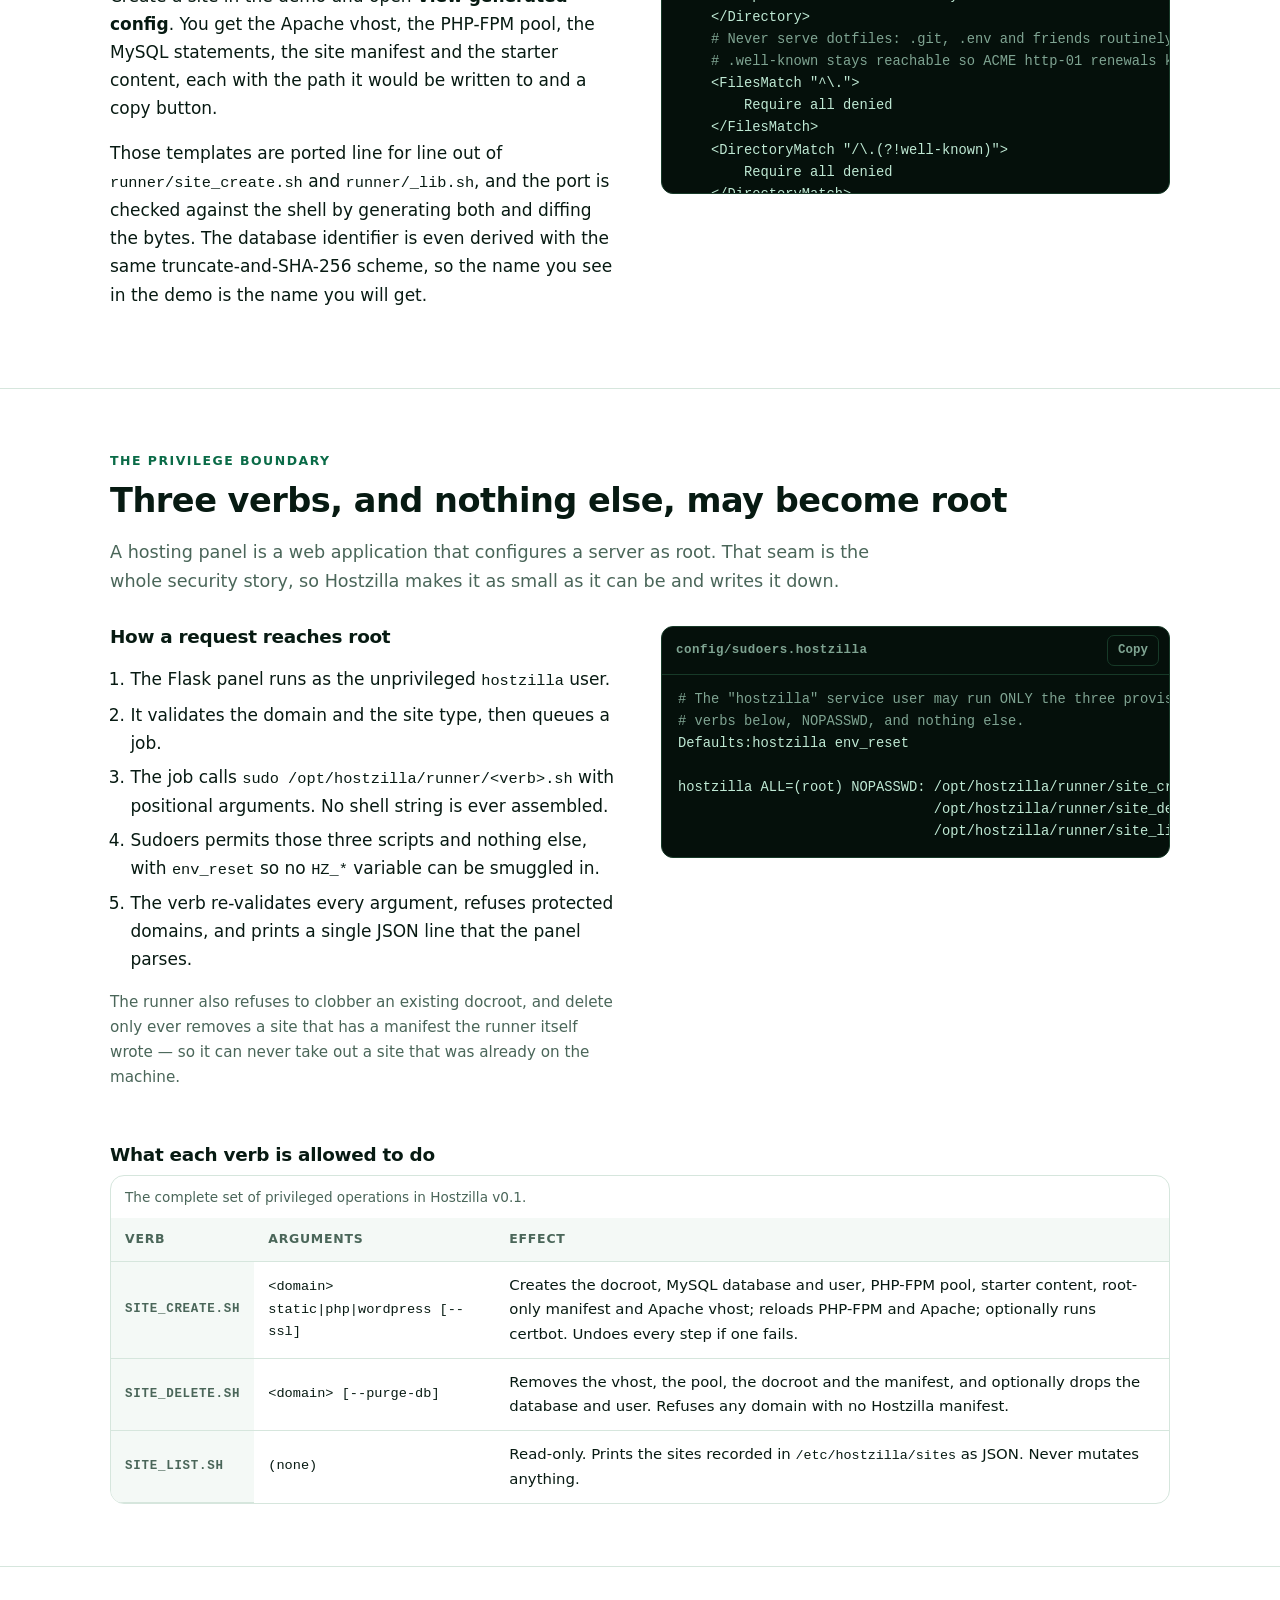
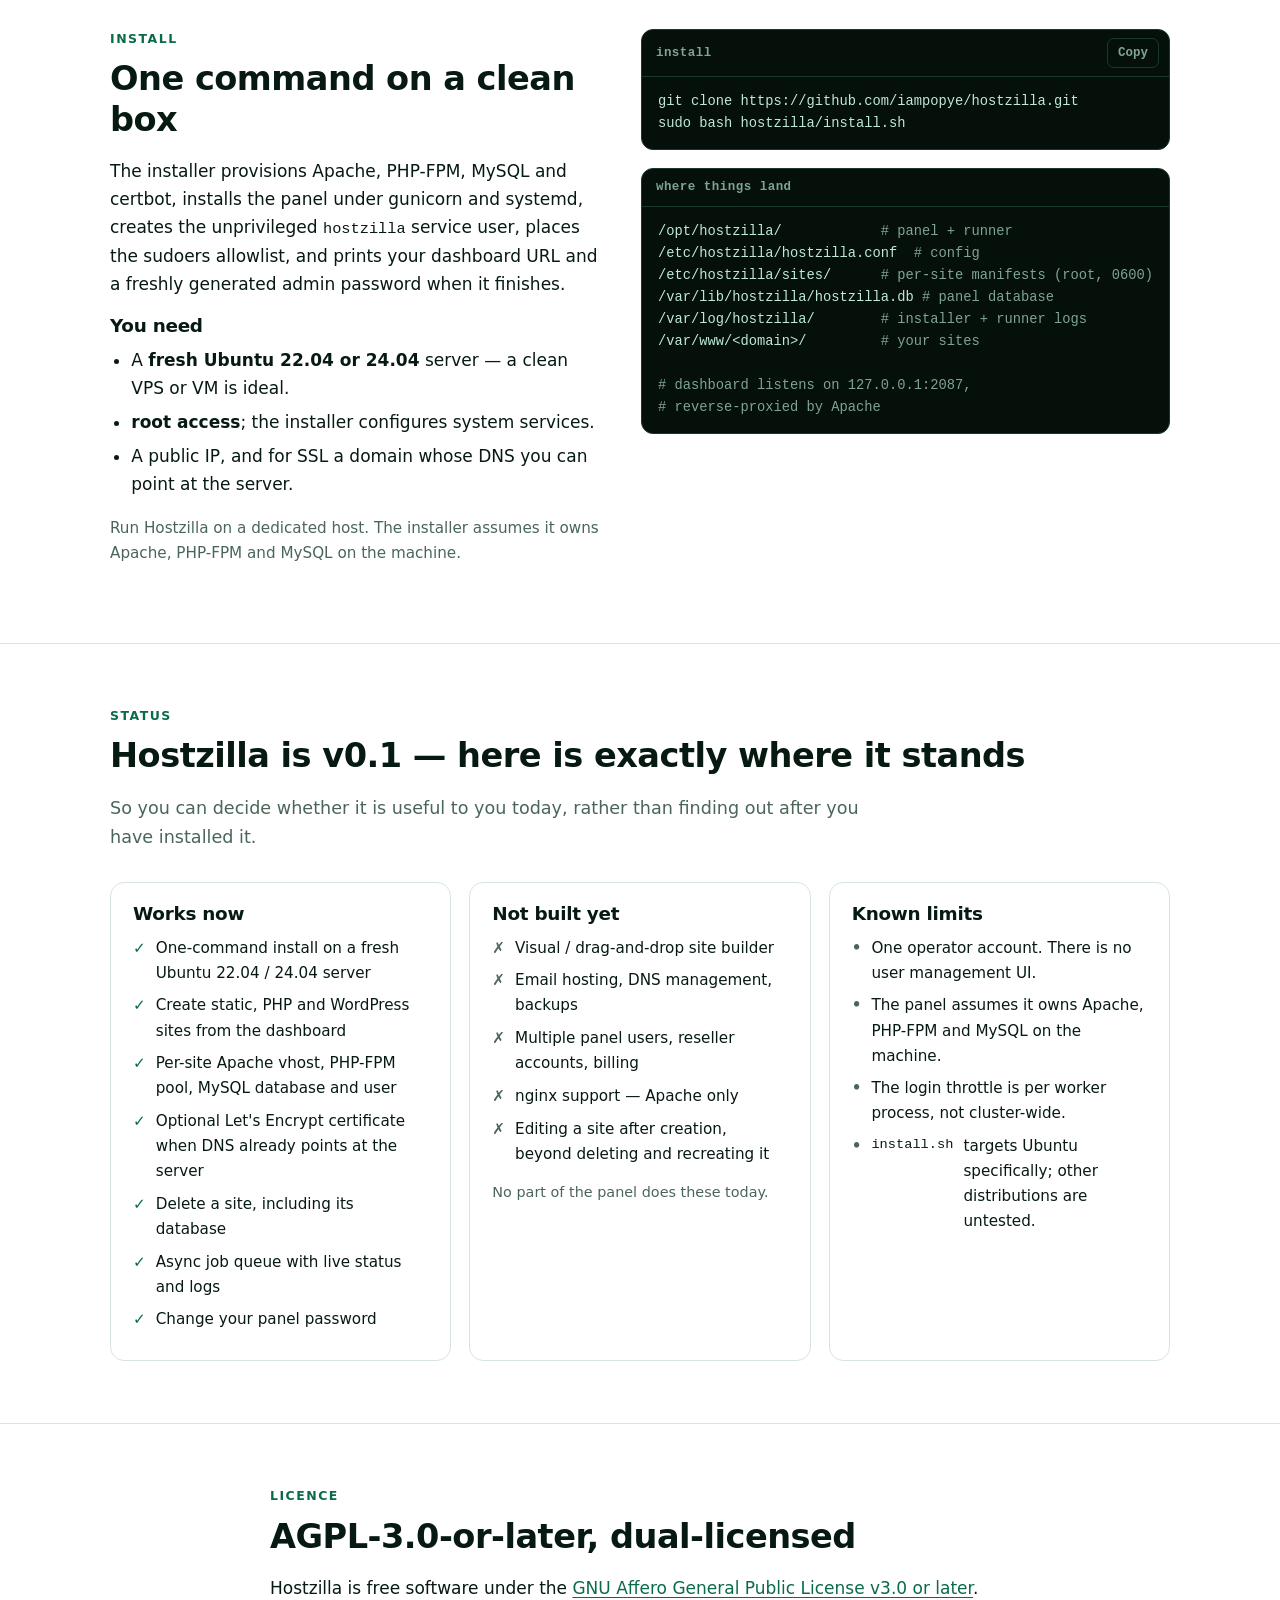
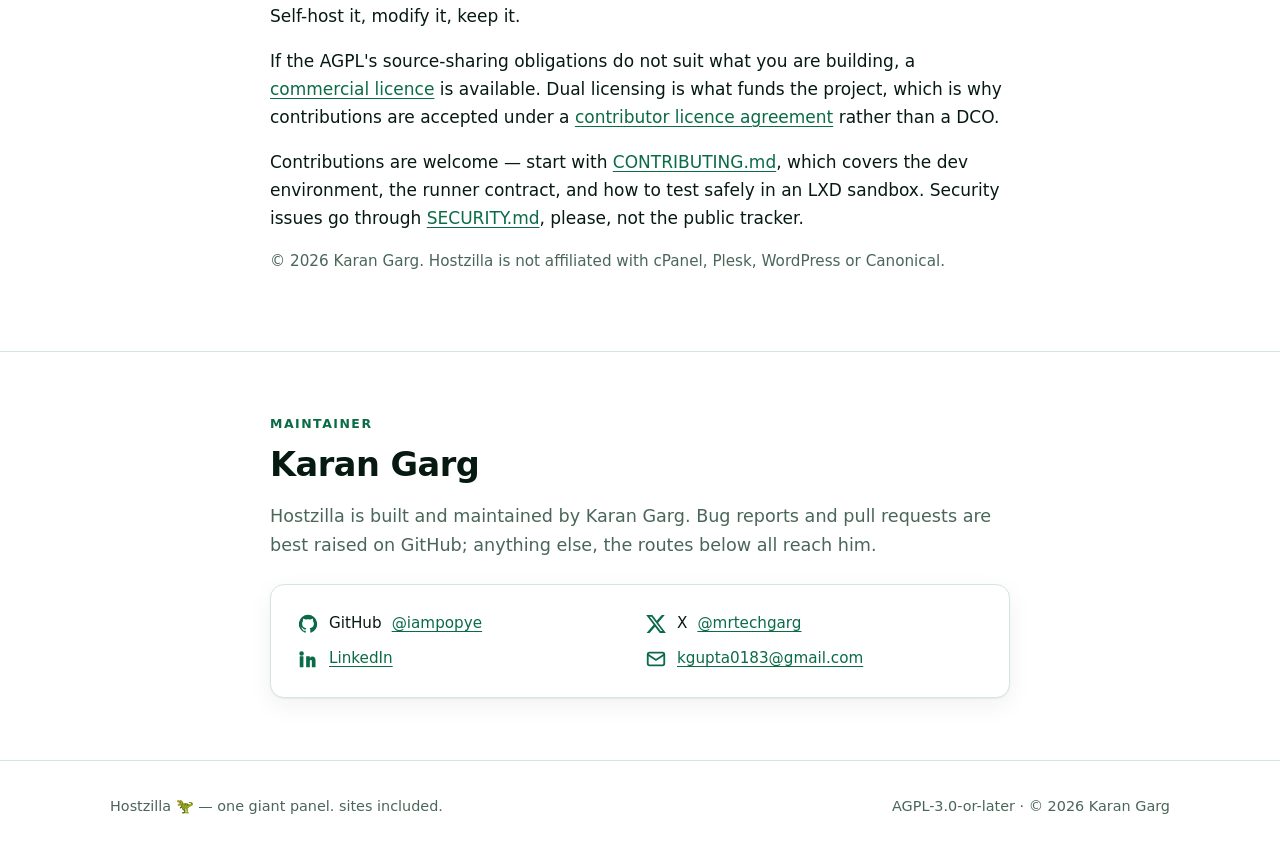
==== commit d9ce2315: "Add the GitHub Pages landing page, with a working in-browser panel docs/index.html is a single self-" ====
--- a/docs/index.html
+++ b/docs/index.html
@@ -1,29 +1,24 @@
-<!--
-  GENERATED FILE — do not edit docs/index.html directly.
-  Source:  docs/_landing.src.html
-  Rebuild: python tools/build_landing_page.py
-  The panel stylesheet below is embedded verbatim from
-  panel/static/hostzilla.css so the demo cannot drift from the product.
--->
-<!doctype html>
+<!DOCTYPE html>
 <html lang="en">
 <head>
 <meta charset="utf-8">
 <meta name="viewport" content="width=device-width, initial-scale=1">
 <title>Hostzilla — the open-source hosting control panel for Ubuntu</title>
-<meta name="description" content="Hostzilla is a free, open-source hosting control panel for Ubuntu. Install with one command, then create static, PHP and WordPress sites with their own Apache vhost, PHP-FPM pool, MySQL database and Let's Encrypt SSL. A self-hosted alternative to cPanel and WHM.">
+<meta name="description" content="Hostzilla is an AGPL-3.0 hosting control panel for Ubuntu. Install on a fresh server with one command, then create sites with an Apache vhost, an isolated PHP-FPM pool, a MySQL database and optional Let's Encrypt SSL — provisioned through an allowlisted privileged runner, never arbitrary shell.">
 <meta name="author" content="Karan Garg">
 <meta name="theme-color" content="#05100b">
-<link rel="canonical" href="https://github.com/iampopye/hostzilla">
+<link rel="canonical" href="https://iampopye.github.io/hostzilla/">
+<link rel="icon" href="data:image/svg+xml,%3Csvg%20xmlns=%22http://www.w3.org/2000/svg%22%20viewBox=%220%200%20100%20100%22%3E%3Ctext%20y=%22.9em%22%20font-size=%2290%22%3E%F0%9F%A6%96%3C/text%3E%3C/svg%3E">
 
 <meta property="og:type" content="website">
 <meta property="og:site_name" content="Hostzilla">
 <meta property="og:title" content="Hostzilla — the open-source hosting control panel for Ubuntu">
-<meta property="og:description" content="One command installs it. Then create real websites — Apache vhost, isolated PHP-FPM pool, MySQL database and free SSL — from a clean dashboard. AGPL-3.0. Try the panel in your browser.">
-<meta property="og:url" content="https://github.com/iampopye/hostzilla">
-<meta name="twitter:card" content="summary_large_image">
-<meta name="twitter:title" content="Hostzilla — open-source hosting control panel for Ubuntu">
-<meta name="twitter:description" content="Install on a fresh Ubuntu server with one command. Create static, PHP and WordPress sites with isolated PHP-FPM pools, MySQL databases and free SSL. Try it in your browser.">
+<meta property="og:description" content="One command on a fresh Ubuntu server, then create and host sites from a web panel. Apache vhost, isolated PHP-FPM pool, MySQL database, optional Let's Encrypt SSL. AGPL-3.0.">
+<meta property="og:url" content="https://iampopye.github.io/hostzilla/">
+<meta property="og:locale" content="en">
+<meta name="twitter:card" content="summary">
+<meta name="twitter:title" content="Hostzilla — the open-source hosting control panel for Ubuntu">
+<meta name="twitter:description" content="One command on a fresh Ubuntu server, then create and host sites from a web panel. Apache vhost, isolated PHP-FPM pool, MySQL database, optional Let's Encrypt SSL. AGPL-3.0.">
 <meta name="twitter:creator" content="@mrtechgarg">
 
 <script type="application/ld+json">
@@ -31,16 +26,16 @@
   "@context": "https://schema.org",
   "@type": "SoftwareApplication",
   "name": "Hostzilla",
-  "alternateName": "Hostzilla Control Panel",
+  "alternateName": "Hostzilla control panel",
+  "description": "An open-source hosting control panel for Ubuntu. Install on a fresh server with one command, then create and host websites from a web panel: each site gets an Apache virtual host, an isolated PHP-FPM pool, a MySQL database and user, and optional Let's Encrypt SSL. Provisioning runs through an allowlisted privileged shell runner rather than arbitrary shell.",
   "applicationCategory": "DeveloperApplication",
-  "applicationSubCategory": "Web Hosting Control Panel",
+  "applicationSubCategory": "Hosting control panel",
   "operatingSystem": "Ubuntu 22.04, Ubuntu 24.04",
-  "softwareVersion": "0.1.0",
-  "description": "Hostzilla is an open-source hosting control panel for Ubuntu. It installs with one command and provisions websites end to end: Apache virtual host, isolated PHP-FPM pool, MySQL database and user, and an optional Let's Encrypt certificate.",
-  "url": "https://github.com/iampopye/hostzilla",
+  "softwareVersion": "0.1.0-dev",
+  "url": "https://iampopye.github.io/hostzilla/",
   "codeRepository": "https://github.com/iampopye/hostzilla",
-  "programmingLanguage": ["Python", "Shell"],
   "license": "https://www.gnu.org/licenses/agpl-3.0.html",
+  "programmingLanguage": ["Python", "Shell", "JavaScript"],
   "isAccessibleForFree": true,
   "offers": {
     "@type": "Offer",
@@ -50,23 +45,277 @@
   "author": {
     "@type": "Person",
     "name": "Karan Garg",
-    "url": "https://github.com/iampopye",
-    "sameAs": [
-      "https://github.com/iampopye",
-      "https://x.com/mrtechgarg",
-      "https://www.linkedin.com/in/karan-garg-tech/"
-    ]
+    "url": "https://github.com/iampopye"
+  },
+  "maintainer": {
+    "@type": "Person",
+    "name": "Karan Garg",
+    "url": "https://github.com/iampopye"
   }
 }
 </script>
 
 <style>
-/* ============================================================
-   1. The panel's real stylesheet, embedded verbatim.
-   Generated — see tools/build_landing_page.py
-   ============================================================ */
-/* Hostzilla panel — emerald on obsidian. No external CDNs. */
+/* ==========================================================================
+   Hostzilla landing page. Entirely self-contained: no external stylesheet,
+   font, script or image. System font stacks and inline SVG only.
+   ========================================================================== */
+
+/* ---- tokens: light by default, dark via prefers-color-scheme ------------ */
 :root {
+  --bg:          #ffffff;
+  --bg-2:        #f4f9f6;
+  --surface:     #ffffff;
+  --line:        #d6e6dd;
+  --line-strong: #93b3a3;
+  --text:        #071a12;
+  --muted:       #4a6659;
+  --accent:      #0a6b47;
+  --accent-ink:  #ffffff;
+  --code-bg:     #05100b;
+  --code-line:   #173a28;
+  --code-text:   #bfe9d4;
+  --code-muted:  #7fa492;
+  --shadow:      0 1px 2px rgba(7, 26, 18, .06), 0 8px 24px rgba(7, 26, 18, .06);
+  --radius:      14px;
+  --sans: system-ui, -apple-system, "Segoe UI", Roboto, Helvetica, Arial, "Noto Sans", sans-serif;
+  --mono: ui-monospace, SFMono-Regular, "SF Mono", Menlo, Consolas, "Liberation Mono", monospace;
+}
+
+@media (prefers-color-scheme: dark) {
+  :root {
+    --bg:          #05100b;
+    --bg-2:        #08160f;
+    --surface:     #0c1d14;
+    --line:        #173a28;
+    --line-strong: #2c5b42;
+    --text:        #e6f5ec;
+    --muted:       #7fa492;
+    --accent:      #34d399;
+    --accent-ink:  #042315;
+    --code-bg:     #030b07;
+    --shadow:      0 8px 30px rgba(0, 0, 0, .45);
+  }
+}
+
+* { box-sizing: border-box; }
+
+html { scroll-behavior: smooth; }
+@media (prefers-reduced-motion: reduce) {
+  html { scroll-behavior: auto; }
+  *, *::before, *::after { animation-duration: .001ms !important; transition-duration: .001ms !important; }
+}
+
+body {
+  margin: 0;
+  background: var(--bg);
+  color: var(--text);
+  font-family: var(--sans);
+  font-size: 17px;
+  line-height: 1.65;
+  -webkit-text-size-adjust: 100%;
+  overflow-wrap: break-word;
+}
+
+h1, h2, h3, h4 { line-height: 1.2; margin: 0 0 .5em; font-weight: 800; letter-spacing: -.015em; }
+h2 { font-size: clamp(1.5rem, 1.1rem + 1.6vw, 2.1rem); }
+h3 { font-size: 1.15rem; font-weight: 700; }
+p { margin: 0 0 1em; }
+ul { margin: 0 0 1em; padding-left: 1.25em; }
+li { margin-bottom: .35em; }
+
+a { color: var(--accent); text-underline-offset: 3px; }
+a:hover { text-decoration-thickness: 2px; }
+
+:focus-visible {
+  outline: 3px solid var(--accent);
+  outline-offset: 2px;
+  border-radius: 4px;
+}
+
+code, kbd, samp, pre { font-family: var(--mono); }
+code { font-size: .9em; }
+
+.wrap { max-width: 1100px; margin: 0 auto; padding: 0 20px; }
+.narrow { max-width: 780px; }
+
+.skip-link {
+  position: absolute; left: -9999px; top: 0;
+  background: var(--accent); color: var(--accent-ink);
+  padding: 10px 16px; border-radius: 0 0 8px 0; font-weight: 700; z-index: 100;
+}
+.skip-link:focus { left: 0; }
+
+.muted { color: var(--muted); }
+.mono { font-family: var(--mono); }
+.nowrap { white-space: nowrap; }
+
+/* ---- site header -------------------------------------------------------- */
+.site-header {
+  position: sticky; top: 0; z-index: 40;
+  background: color-mix(in srgb, var(--bg) 88%, transparent);
+  backdrop-filter: blur(10px);
+  border-bottom: 1px solid var(--line);
+}
+@supports not (background: color-mix(in srgb, red 50%, blue)) {
+  .site-header { background: var(--bg); }
+}
+.header-inner {
+  display: flex; align-items: center; gap: 18px;
+  padding: 10px 20px; max-width: 1100px; margin: 0 auto;
+}
+.logo {
+  display: flex; align-items: center; gap: 9px;
+  font-weight: 800; font-size: 1.15rem; color: var(--text); text-decoration: none;
+}
+.logo .rex { font-size: 1.4rem; line-height: 1; }
+.header-nav { margin-left: auto; display: flex; align-items: center; gap: 4px; flex-wrap: wrap; }
+.header-nav a {
+  color: var(--muted); text-decoration: none; font-size: .92rem; font-weight: 600;
+  padding: 7px 11px; border-radius: 9px;
+}
+.header-nav a:hover { color: var(--text); background: var(--bg-2); }
+.header-nav a.cta {
+  color: var(--accent-ink); background: var(--accent); border: 1px solid transparent;
+}
+.header-nav a.cta:hover { filter: brightness(1.08); color: var(--accent-ink); }
+@media (max-width: 640px) {
+  .header-nav a.hide-sm { display: none; }
+}
+
+/* ---- sections ----------------------------------------------------------- */
+section { padding: 62px 0; border-top: 1px solid var(--line); }
+section:first-of-type { border-top: 0; }
+.eyebrow {
+  display: block; font-size: .78rem; font-weight: 800; letter-spacing: .12em;
+  text-transform: uppercase; color: var(--accent); margin-bottom: 10px;
+}
+.lede { font-size: 1.1rem; color: var(--muted); max-width: 68ch; }
+
+/* ---- hero --------------------------------------------------------------- */
+.hero { padding: 70px 0 56px; text-align: center; border-top: 0; }
+.hero h1 {
+  font-size: clamp(2.4rem, 1.6rem + 4vw, 4rem);
+  margin-bottom: .15em;
+  display: flex; align-items: center; justify-content: center; gap: .25em; flex-wrap: wrap;
+}
+.hero .tagline {
+  font-size: clamp(1.05rem, .95rem + .6vw, 1.35rem);
+  font-weight: 600; color: var(--accent); margin: 0 0 .8em;
+}
+.hero .lede { margin: 0 auto 1.6em; font-size: 1.12rem; }
+.hero-actions { display: flex; gap: 12px; justify-content: center; flex-wrap: wrap; margin-bottom: 32px; }
+
+.btn {
+  display: inline-flex; align-items: center; gap: 8px;
+  border: 1px solid transparent; border-radius: 10px;
+  padding: 11px 20px; font-size: 1rem; font-weight: 700;
+  font-family: inherit; cursor: pointer; text-decoration: none;
+}
+.btn-primary { background: var(--accent); color: var(--accent-ink); }
+.btn-primary:hover { filter: brightness(1.08); }
+.btn-ghost { background: transparent; color: var(--text); border-color: var(--line-strong); }
+.btn-ghost:hover { background: var(--bg-2); }
+
+.pill-row { display: flex; gap: 8px; justify-content: center; flex-wrap: wrap; }
+.pill {
+  font-size: .8rem; font-weight: 700; color: var(--muted);
+  border: 1px solid var(--line); border-radius: 999px; padding: 4px 12px;
+}
+
+/* ---- code blocks -------------------------------------------------------- */
+.code {
+  position: relative;
+  background: var(--code-bg);
+  border: 1px solid var(--code-line);
+  border-radius: 12px;
+  text-align: left;
+  overflow: hidden;
+}
+.code-head {
+  display: flex; align-items: center; justify-content: space-between; gap: 12px;
+  padding: 8px 10px 8px 14px;
+  border-bottom: 1px solid var(--code-line);
+  font-size: .78rem; font-weight: 700; letter-spacing: .04em;
+  color: var(--code-muted); font-family: var(--mono);
+}
+.code pre {
+  margin: 0; padding: 14px 16px;
+  overflow-x: auto;
+  font-size: .86rem; line-height: 1.6;
+  color: var(--code-text);
+}
+.code pre .c { color: var(--code-muted); }
+.code pre .p { color: #34d399; }
+.copy-btn {
+  background: transparent; border: 1px solid var(--code-line); color: var(--code-muted);
+  border-radius: 7px; padding: 4px 10px; font: inherit; font-size: .78rem; font-weight: 700;
+  cursor: pointer; white-space: nowrap;
+}
+.copy-btn:hover { color: #d8f5e6; border-color: #2c5b42; background: rgba(52, 211, 153, .08); }
+.copy-btn[data-copied="1"] { color: #34d399; border-color: #2c5b42; }
+.hero .code { max-width: 640px; margin: 0 auto 22px; }
+
+/* ---- feature grid ------------------------------------------------------- */
+.grid { display: grid; gap: 18px; grid-template-columns: repeat(auto-fit, minmax(270px, 1fr)); }
+.tile {
+  background: var(--surface); border: 1px solid var(--line);
+  border-radius: var(--radius); padding: 22px; box-shadow: var(--shadow);
+}
+.tile h3 { display: flex; align-items: center; gap: 10px; margin-bottom: .4em; }
+.tile p:last-child { margin-bottom: 0; }
+.tile p { font-size: .96rem; color: var(--muted); }
+.ico { flex: none; width: 22px; height: 22px; color: var(--accent); }
+
+/* ---- two-column split --------------------------------------------------- */
+.split { display: grid; gap: 30px; grid-template-columns: 1fr; align-items: start; }
+@media (min-width: 900px) { .split { grid-template-columns: 1fr 1fr; gap: 42px; } }
+.split .code pre { max-height: 420px; }
+
+/* ---- status lists ------------------------------------------------------- */
+.status-grid { display: grid; gap: 18px; grid-template-columns: repeat(auto-fit, minmax(280px, 1fr)); }
+.status-col { background: var(--surface); border: 1px solid var(--line); border-radius: var(--radius); padding: 20px 22px; }
+.status-col h3 { margin-bottom: .6em; }
+.status-col ul { list-style: none; padding: 0; margin: 0; }
+.status-col li { display: flex; gap: 10px; align-items: flex-start; font-size: .95rem; margin-bottom: .5em; }
+.status-col li::before { flex: none; font-weight: 800; line-height: 1.6; }
+.yes li::before { content: "✓"; color: var(--accent); }
+.no li::before  { content: "✗"; color: var(--muted); }
+.lim li::before { content: "•"; color: var(--muted); }
+
+/* ---- tables ------------------------------------------------------------- */
+.table-scroll { overflow-x: auto; border: 1px solid var(--line); border-radius: var(--radius); }
+.table-scroll table { border-collapse: collapse; width: 100%; min-width: 620px; font-size: .93rem; }
+.table-scroll th, .table-scroll td { text-align: left; padding: 11px 14px; border-bottom: 1px solid var(--line); }
+.table-scroll th { background: var(--bg-2); font-size: .78rem; text-transform: uppercase; letter-spacing: .06em; color: var(--muted); }
+.table-scroll tr:last-child td { border-bottom: 0; }
+.table-scroll td.mono { font-size: .85rem; }
+
+/* ---- contact ------------------------------------------------------------ */
+.contact-card {
+  background: var(--surface); border: 1px solid var(--line);
+  border-radius: var(--radius); padding: 26px; box-shadow: var(--shadow);
+}
+.contact-list { list-style: none; padding: 0; margin: 0; display: grid; gap: 10px; grid-template-columns: repeat(auto-fit, minmax(230px, 1fr)); }
+.contact-list li { display: flex; align-items: center; gap: 10px; margin: 0; font-size: .95rem; }
+
+/* ---- footer ------------------------------------------------------------- */
+.site-footer {
+  border-top: 1px solid var(--line); padding: 34px 0 44px;
+  color: var(--muted); font-size: .9rem;
+}
+.site-footer .wrap { display: flex; gap: 14px; flex-wrap: wrap; justify-content: space-between; align-items: center; }
+
+/* ==========================================================================
+   DEMO
+   The block below is panel/static/hostzilla.css, scoped under .hzp so the
+   demo really is the product's interface rather than a lookalike. The panel
+   ships a single dark theme, so the demo stays dark in both page themes —
+   showing it in an invented light theme would misrepresent the software.
+   ========================================================================== */
+.demo-shell { background: var(--bg-2); border-top: 1px solid var(--line); }
+
+.hzp {
   --bg:        #05100b;
   --bg-2:      #08160f;
   --panel:     #0c1d14;
@@ -82,891 +331,1024 @@
   --warn:      #fbbf24;
   --radius:    14px;
   --shadow:    0 8px 30px rgba(0,0,0,.45);
-}
-
-* { box-sizing: border-box; }
-
-html, body {
-  margin: 0;
-  padding: 0;
+
   background: radial-gradient(1200px 600px at 80% -10%, #0a2418 0%, var(--bg) 55%);
   color: var(--text);
-  font-family: "Inter", system-ui, -apple-system, "Segoe UI", Roboto, Helvetica, Arial, sans-serif;
+  font-family: var(--sans);
   font-size: 15px;
   line-height: 1.5;
-  min-height: 100vh;
-}
-
-a { color: var(--emerald); text-decoration: none; }
-a:hover { text-decoration: underline; }
-
-.mono, .log, pre { font-family: "JetBrains Mono", ui-monospace, "SFMono-Regular", Menlo, Consolas, monospace; }
-.muted { color: var(--muted); }
-.error-text { color: var(--danger); }
-.right { text-align: right; }
-.hidden { display: none !important; }
+  border: 1px solid var(--line);
+  border-radius: 18px;
+  overflow: hidden;
+  box-shadow: var(--shadow);
+}
+.hzp * { box-sizing: border-box; }
+.hzp a { color: var(--emerald); text-decoration: none; }
+.hzp a:hover { text-decoration: underline; }
+.hzp :focus-visible { outline: 3px solid var(--emerald); outline-offset: 2px; }
+.hzp .mono, .hzp .log, .hzp pre { font-family: var(--mono); }
+.hzp .muted { color: var(--muted); }
+.hzp .error-text { color: var(--danger); }
+.hzp .right { text-align: right; }
+.hzp .hidden { display: none !important; }
+
+/* ---- honesty badge: pinned to the top of the panel, always on screen ---- */
+.hz-honesty {
+  position: sticky; top: 0; z-index: 30;
+  display: flex; align-items: center; gap: 10px; flex-wrap: wrap;
+  padding: 9px 16px;
+  background: #2a1f05;
+  border-bottom: 1px solid #5a4410;
+  color: #fbbf24;
+  font-size: 13px; font-weight: 700;
+}
+.hz-honesty .dot { flex: none; width: 8px; height: 8px; border-radius: 50%; background: #fbbf24; }
+.hz-honesty span.detail { font-weight: 500; color: #f2dfae; }
 
 /* ---- top nav ---- */
-.topnav {
+.hzp .topnav {
   background: rgba(8, 22, 15, .85);
   backdrop-filter: blur(8px);
   border-bottom: 1px solid var(--line);
-  position: sticky;
-  top: 0;
-  z-index: 20;
-}
-.nav-inner {
-  max-width: 1100px;
-  margin: 0 auto;
-  display: flex;
-  align-items: center;
-  gap: 22px;
-  padding: 12px 24px;
-}
-.brand {
-  display: flex;
-  align-items: center;
-  gap: 9px;
-  font-weight: 800;
-  font-size: 18px;
-  color: var(--text);
-}
-.brand:hover { text-decoration: none; }
-.brand-text { letter-spacing: .2px; }
-.rex { font-size: 20px; }
-.rex-lg { font-size: 46px; display: block; }
-.nav-links { display: flex; gap: 6px; margin-left: 8px; }
-.nav-links a {
-  color: var(--muted);
-  padding: 7px 13px;
-  border-radius: 9px;
-  font-weight: 600;
-  font-size: 14px;
-}
-.nav-links a:hover { color: var(--text); background: var(--panel); text-decoration: none; }
-.nav-links a.active { color: var(--emerald); background: var(--panel-2); }
-.logout-form { margin-left: auto; display: flex; align-items: center; gap: 12px; }
-.user-chip {
-  color: var(--muted);
-  font-size: 13px;
-  padding: 4px 10px;
-  border: 1px solid var(--line);
-  border-radius: 999px;
-}
+}
+.hzp .nav-inner { display: flex; align-items: center; gap: 22px; padding: 12px 16px; flex-wrap: wrap; }
+.hzp .brand { display: flex; align-items: center; gap: 9px; font-weight: 800; font-size: 18px; color: var(--text); }
+.hzp .brand-text { letter-spacing: .2px; }
+.hzp .rex { font-size: 20px; }
+.hzp .nav-links { display: flex; gap: 6px; flex-wrap: wrap; }
+.hzp .nav-links button {
+  color: var(--muted); padding: 7px 13px; border-radius: 9px;
+  font-weight: 600; font-size: 14px; background: transparent; border: 0;
+  font-family: inherit; cursor: pointer;
+}
+.hzp .nav-links button:hover { color: var(--text); background: var(--panel); }
+.hzp .nav-links button[aria-current="page"] { color: var(--emerald); background: var(--panel-2); }
+.hzp .logout-form { margin-left: auto; display: flex; align-items: center; gap: 12px; }
+.hzp .user-chip { color: var(--muted); font-size: 13px; padding: 4px 10px; border: 1px solid var(--line); border-radius: 999px; }
 
 /* ---- layout ---- */
-.container { max-width: 1100px; margin: 0 auto; padding: 28px 24px 60px; }
-.page-head {
-  display: flex;
-  align-items: center;
-  justify-content: space-between;
-  margin-bottom: 22px;
-}
-.page-head h1 { margin: 0; font-size: 26px; font-weight: 800; }
-h2 { font-weight: 700; }
-.sub { margin-top: 26px; font-size: 15px; color: var(--muted); text-transform: uppercase; letter-spacing: .08em; }
+.hzp .container { padding: 24px 16px 34px; }
+.hzp .page-head { display: flex; align-items: center; justify-content: space-between; gap: 12px; margin-bottom: 22px; flex-wrap: wrap; }
+.hzp .page-head h1 { margin: 0; font-size: 26px; font-weight: 800; letter-spacing: -.01em; }
+.hzp h2 { font-weight: 700; }
+.hzp .sub { margin-top: 26px; margin-bottom: 8px; font-size: 15px; color: var(--muted); text-transform: uppercase; letter-spacing: .08em; }
 
 /* ---- cards ---- */
-.card {
+.hzp .card {
   background: linear-gradient(180deg, var(--panel) 0%, var(--bg-2) 100%);
-  border: 1px solid var(--line);
-  border-radius: var(--radius);
-  padding: 20px 22px;
-  box-shadow: var(--shadow);
-  margin-bottom: 20px;
-}
-.card-head { display: flex; align-items: center; justify-content: space-between; margin-bottom: 12px; }
-.card-head h2 { margin: 0; font-size: 17px; }
-.form-card { max-width: 560px; }
+  border: 1px solid var(--line); border-radius: var(--radius);
+  padding: 20px 22px; box-shadow: var(--shadow); margin-bottom: 20px;
+}
+.hzp .card-head { display: flex; align-items: center; justify-content: space-between; gap: 10px; margin-bottom: 12px; flex-wrap: wrap; }
+.hzp .card-head h2 { margin: 0; font-size: 17px; }
+.hzp .form-card { max-width: 560px; }
 
 /* ---- stats ---- */
-.stat-grid {
-  display: grid;
-  grid-template-columns: repeat(auto-fit, minmax(200px, 1fr));
-  gap: 16px;
-  margin-bottom: 22px;
-}
-.stat { display: flex; flex-direction: column; gap: 6px; }
-.stat-label { color: var(--muted); font-size: 13px; text-transform: uppercase; letter-spacing: .06em; }
-.stat-value { font-size: 30px; font-weight: 800; color: var(--emerald); }
-.stat-sub { font-size: 12px; }
+.hzp .stat-grid { display: grid; grid-template-columns: repeat(auto-fit, minmax(180px, 1fr)); gap: 16px; margin-bottom: 22px; }
+.hzp .stat { display: flex; flex-direction: column; gap: 6px; margin-bottom: 0; }
+.hzp .stat-label { color: var(--muted); font-size: 13px; text-transform: uppercase; letter-spacing: .06em; }
+.hzp .stat-value { font-size: 30px; font-weight: 800; color: var(--emerald); }
+.hzp .stat-sub { font-size: 12px; }
 
 /* ---- tables ---- */
-.table { width: 100%; border-collapse: collapse; }
-.table th, .table td { text-align: left; padding: 11px 12px; border-bottom: 1px solid var(--line); }
-.table th { color: var(--muted); font-size: 12px; text-transform: uppercase; letter-spacing: .06em; font-weight: 600; }
-.table tbody tr:hover { background: rgba(52, 211, 153, .04); }
-.table td.right { text-align: right; }
-.empty { padding: 18px 4px; }
+.hzp .table-wrap { overflow-x: auto; }
+.hzp .table { width: 100%; border-collapse: collapse; min-width: 560px; }
+.hzp .table th, .hzp .table td { text-align: left; padding: 11px 12px; border-bottom: 1px solid var(--line); }
+.hzp .table th { color: var(--muted); font-size: 12px; text-transform: uppercase; letter-spacing: .06em; font-weight: 600; }
+.hzp .table tbody tr:hover { background: rgba(52, 211, 153, .04); }
+.hzp .table td.right { text-align: right; }
+.hzp .empty { padding: 18px 4px; }
 
 /* ---- badges ---- */
-.badge {
-  display: inline-block;
-  padding: 3px 10px;
-  border-radius: 999px;
-  font-size: 12px;
-  font-weight: 700;
-  border: 1px solid transparent;
-}
-.badge-ok, .badge-active { background: rgba(52,211,153,.14); color: var(--emerald); border-color: var(--emerald-dim); }
-.badge-queued { background: rgba(251,191,36,.12); color: var(--warn); border-color: #5a4410; }
-.badge-running { background: rgba(52,211,153,.12); color: #6ee7b7; border-color: var(--emerald-dim); }
-.badge-error { background: var(--danger-bg); color: var(--danger); border-color: #5a1d1d; }
-.badge-type { background: var(--panel-2); color: var(--text); border-color: var(--line); }
-.badge-muted { background: transparent; color: var(--muted); border-color: var(--line); }
+.hzp .badge { display: inline-block; padding: 3px 10px; border-radius: 999px; font-size: 12px; font-weight: 700; border: 1px solid transparent; }
+.hzp .badge-ok, .hzp .badge-active { background: rgba(52,211,153,.14); color: var(--emerald); border-color: var(--emerald-dim); }
+.hzp .badge-queued { background: rgba(251,191,36,.12); color: var(--warn); border-color: #5a4410; }
+.hzp .badge-running { background: rgba(52,211,153,.12); color: #6ee7b7; border-color: var(--emerald-dim); }
+.hzp .badge-error { background: var(--danger-bg); color: var(--danger); border-color: #5a1d1d; }
+.hzp .badge-type { background: var(--panel-2); color: var(--text); border-color: var(--line); }
+.hzp .badge-muted { background: transparent; color: var(--muted); border-color: var(--line); }
 
 /* ---- forms ---- */
-.stack { display: flex; flex-direction: column; gap: 16px; }
-label { display: flex; flex-direction: column; gap: 6px; font-weight: 600; font-size: 14px; }
-label.check { flex-direction: row; align-items: center; gap: 10px; font-weight: 500; }
-input[type=text], input[type=password], select {
-  width: 100%;
-  background: var(--bg);
-  border: 1px solid var(--line);
-  border-radius: 10px;
-  color: var(--text);
-  padding: 11px 13px;
-  font-size: 15px;
-  outline: none;
-  transition: border-color .15s, box-shadow .15s;
-}
-input:focus, select:focus { border-color: var(--emerald); box-shadow: 0 0 0 3px rgba(52,211,153,.15); }
-input[type=checkbox] { width: 18px; height: 18px; accent-color: var(--emerald); }
-label small { font-weight: 400; }
-.form-actions { display: flex; justify-content: flex-end; gap: 10px; margin-top: 6px; }
+.hzp .stack { display: flex; flex-direction: column; gap: 16px; }
+.hzp label { display: flex; flex-direction: column; gap: 6px; font-weight: 600; font-size: 14px; }
+.hzp label.check { flex-direction: row; align-items: center; gap: 10px; font-weight: 500; }
+.hzp input[type=text], .hzp select {
+  width: 100%; background: var(--bg); border: 1px solid var(--line); border-radius: 10px;
+  color: var(--text); padding: 11px 13px; font-size: 15px; font-family: inherit; outline: none;
+}
+.hzp input:focus, .hzp select:focus { border-color: var(--emerald); box-shadow: 0 0 0 3px rgba(52,211,153,.15); }
+.hzp input[type=checkbox] { width: 18px; height: 18px; accent-color: var(--emerald); }
+.hzp label small { font-weight: 400; }
+.hzp .form-actions { display: flex; justify-content: flex-end; gap: 10px; margin-top: 6px; flex-wrap: wrap; }
 
 /* ---- buttons ---- */
-.btn {
-  display: inline-block;
-  border: 1px solid transparent;
-  border-radius: 10px;
-  padding: 9px 16px;
-  font-size: 14px;
-  font-weight: 700;
-  cursor: pointer;
-  font-family: inherit;
-  transition: transform .05s, background .15s, border-color .15s;
-}
-.btn:hover { text-decoration: none; }
-.btn:active { transform: translateY(1px); }
-.btn-sm { padding: 6px 12px; font-size: 13px; }
-.btn-block { width: 100%; }
-.btn-primary { background: var(--emerald); color: #042315; }
-.btn-primary:hover { background: var(--emerald-2); }
-.btn-ghost { background: transparent; color: var(--text); border-color: var(--line); }
-.btn-ghost:hover { background: var(--panel); }
-.btn-danger { background: transparent; color: var(--danger); border-color: #5a1d1d; }
-.btn-danger:hover { background: var(--danger-bg); }
+.hzp .btn {
+  display: inline-block; border: 1px solid transparent; border-radius: 10px;
+  padding: 9px 16px; font-size: 14px; font-weight: 700; cursor: pointer;
+  font-family: inherit; text-decoration: none;
+}
+.hzp .btn:hover { text-decoration: none; }
+.hzp .btn:active { transform: translateY(1px); }
+.hzp .btn-sm { padding: 6px 12px; font-size: 13px; }
+.hzp .btn-primary { background: var(--emerald); color: #042315; }
+.hzp .btn-primary:hover { background: var(--emerald-2); }
+.hzp .btn-ghost { background: transparent; color: var(--text); border-color: var(--line); }
+.hzp .btn-ghost:hover { background: var(--panel); }
+.hzp .btn-danger { background: transparent; color: var(--danger); border-color: #5a1d1d; }
+.hzp .btn-danger:hover { background: var(--danger-bg); }
+.hzp .btn[disabled] { opacity: .5; cursor: not-allowed; }
 
 /* ---- flash ---- */
-.flash-stack { display: flex; flex-direction: column; gap: 10px; margin-bottom: 18px; }
-.flash { padding: 11px 14px; border-radius: 10px; font-size: 14px; border: 1px solid var(--line); }
-.flash-ok { background: rgba(52,211,153,.1); color: var(--emerald); border-color: var(--emerald-dim); }
-.flash-error { background: var(--danger-bg); color: var(--danger); border-color: #5a1d1d; }
+.hzp .flash-stack { display: flex; flex-direction: column; gap: 10px; margin-bottom: 18px; }
+.hzp .flash { padding: 11px 14px; border-radius: 10px; font-size: 14px; border: 1px solid var(--line); }
+.hzp .flash-ok { background: rgba(52,211,153,.1); color: var(--emerald); border-color: var(--emerald-dim); }
+.hzp .flash-error { background: var(--danger-bg); color: var(--danger); border-color: #5a1d1d; }
 
 /* ---- key/value + logs ---- */
-.kv { display: grid; grid-template-columns: repeat(auto-fit, minmax(180px, 1fr)); gap: 12px; margin: 0; }
-.kv > div { display: flex; flex-direction: column; gap: 3px; }
-.kv dt { color: var(--muted); font-size: 12px; text-transform: uppercase; letter-spacing: .05em; }
-.kv dd { margin: 0; }
-.log {
-  background: #030b07;
-  border: 1px solid var(--line);
-  border-radius: 10px;
-  padding: 14px;
-  font-size: 13px;
-  color: #bfe9d4;
-  white-space: pre-wrap;
-  word-break: break-word;
-  max-height: 420px;
-  overflow: auto;
-}
-.live-hint { display: flex; align-items: center; gap: 8px; margin-top: 16px; font-size: 13px; }
-.spinner {
-  width: 13px; height: 13px;
-  border: 2px solid var(--emerald-dim);
-  border-top-color: var(--emerald);
-  border-radius: 50%;
-  display: inline-block;
-  animation: spin .8s linear infinite;
-}
-@keyframes spin { to { transform: rotate(360deg); } }
-
-/* ---- login ---- */
-.login-body {
-  display: flex;
-  align-items: center;
-  justify-content: center;
-  min-height: 100vh;
-  padding: 24px;
-}
-.login-card {
-  width: 100%;
-  max-width: 380px;
-  background: linear-gradient(180deg, var(--panel) 0%, var(--bg-2) 100%);
-  border: 1px solid var(--line);
-  border-radius: 18px;
-  padding: 32px 30px;
-  box-shadow: var(--shadow);
-}
-.login-brand { text-align: center; margin-bottom: 22px; }
-.login-brand h1 { margin: 8px 0 2px; font-size: 26px; font-weight: 800; }
-
-/* ---- footer ---- */
-.site-footer {
-  text-align: center;
-  color: var(--muted);
-  font-size: 13px;
-  padding: 24px;
-  border-top: 1px solid var(--line);
-}
-
-@media (max-width: 640px) {
-  .nav-inner { flex-wrap: wrap; gap: 12px; }
-  .nav-links { order: 3; width: 100%; }
-  .logout-form { margin-left: auto; }
-}
-
-
-/* ============================================================
-   2. Landing page chrome.
-   The marketing shell follows the visitor's colour scheme; the
-   embedded panel keeps the product's own dark theme, because
-   that is genuinely what the product looks like.
-   ============================================================ */
-:root {
-  --page-bg: #05100b;
-  --page-fg: #e6f5ec;
-  --page-muted: #93b3a3;
-  --page-card: #0c1d14;
-  --page-line: #173a28;
-  --page-accent: #34d399;
-  --page-accent-fg: #04140d;
-  --page-code-bg: #071a11;
-  --max: 1080px;
-}
-@media (prefers-color-scheme: light) {
-  :root {
-    --page-bg: #f6faf7;
-    --page-fg: #0b1f16;
-    /* 4.9:1 on --page-bg — meets WCAG AA for body text */
-    --page-muted: #46685a;
-    --page-card: #ffffff;
-    --page-line: #cfe3d7;
-    --page-accent: #0f7a55;
-    --page-accent-fg: #ffffff;
-    --page-code-bg: #0c1d14;
-  }
-}
-
-html, body.lp {
-  background: var(--page-bg);
-  color: var(--page-fg);
-  font-size: 16px;
-}
-body.lp { min-height: 100vh; }
-body.lp a { color: var(--page-accent); }
-
-.lp-wrap { max-width: var(--max); margin: 0 auto; padding: 0 20px; }
-
-/* skip link for keyboard users */
-.skip {
-  position: absolute; left: -9999px; top: 0;
-  background: var(--page-accent); color: var(--page-accent-fg);
-  padding: 10px 16px; border-radius: 0 0 8px 0; z-index: 100; font-weight: 700;
-}
-.skip:focus { left: 0; }
-
-:where(a, button, input, select, summary, [tabindex]):focus-visible {
-  outline: 3px solid var(--page-accent);
-  outline-offset: 2px;
-  border-radius: 4px;
-}
-
-/* ---- persistent demo badge ---- */
-.demo-flag {
-  position: sticky; top: 0; z-index: 60;
-  background: #7c2d12; color: #ffedd5;
-  border-bottom: 1px solid #9a3412;
-  font-size: 14px; font-weight: 600;
-  text-align: center; padding: 9px 16px;
-  display: flex; align-items: center; justify-content: center; gap: 10px;
-  flex-wrap: wrap;
-}
-.demo-flag strong { color: #fff; }
-.demo-flag .dot {
-  width: 9px; height: 9px; border-radius: 50%;
-  background: #fdba74; display: inline-block; flex: 0 0 auto;
-}
-
-/* ---- hero ---- */
-.lp-hero { padding: 64px 0 44px; text-align: center; }
-.lp-hero .rex-hero { font-size: 68px; line-height: 1; display: block; margin-bottom: 8px; }
-.lp-hero h1 {
-  font-size: clamp(2.4rem, 7vw, 4rem); margin: 0 0 6px; letter-spacing: -.02em;
-}
-.lp-hero .tag {
-  font-size: clamp(1rem, 2.6vw, 1.3rem); color: var(--page-accent);
-  font-weight: 600; margin: 0 0 20px;
-}
-.lp-hero .lede {
-  font-size: clamp(1rem, 2.2vw, 1.15rem); color: var(--page-muted);
-  max-width: 60ch; margin: 0 auto 28px;
-}
-.pills { display: flex; gap: 10px; justify-content: center; flex-wrap: wrap; margin-bottom: 26px; }
-.pill {
-  border: 1px solid var(--page-line); border-radius: 999px;
-  padding: 5px 13px; font-size: 13px; color: var(--page-muted);
-  background: var(--page-card);
-}
-
-.cta-row { display: flex; gap: 12px; justify-content: center; flex-wrap: wrap; }
-.lp-btn {
-  display: inline-block; padding: 12px 22px; border-radius: 10px;
-  font-weight: 700; font-size: 15px; border: 1px solid transparent; cursor: pointer;
-}
-.lp-btn-primary { background: var(--page-accent); color: var(--page-accent-fg); }
-.lp-btn-primary:hover { text-decoration: none; filter: brightness(1.08); }
-.lp-btn-ghost {
-  background: transparent; color: var(--page-fg); border-color: var(--page-line);
-}
-.lp-btn-ghost:hover { text-decoration: none; border-color: var(--page-accent); }
-
-/* ---- install command ---- */
-.install {
-  margin: 30px auto 0; max-width: 640px; text-align: left;
-  background: var(--page-code-bg); border: 1px solid var(--page-line);
-  border-radius: 12px; overflow: hidden;
-}
-.install-head {
-  display: flex; align-items: center; justify-content: space-between;
-  padding: 8px 14px; border-bottom: 1px solid var(--page-line);
-  font-size: 12px; color: #7fa492; letter-spacing: .06em; text-transform: uppercase;
-}
-.install pre {
-  margin: 0; padding: 14px; overflow-x: auto; color: #a7f3d0; font-size: 13.5px;
-}
-.copy-btn {
-  background: transparent; border: 1px solid var(--page-line); color: #a7f3d0;
-  border-radius: 6px; padding: 3px 10px; font-size: 12px; cursor: pointer;
-  font-family: inherit;
-}
-.copy-btn:hover { border-color: var(--page-accent); }
-.copy-btn[data-copied="1"] { background: var(--page-accent); color: var(--page-accent-fg); }
-
-/* ---- generic section ---- */
-.lp-section { padding: 54px 0; border-top: 1px solid var(--page-line); }
-.lp-section > h2 {
-  font-size: clamp(1.5rem, 4vw, 2.1rem); margin: 0 0 10px; letter-spacing: -.01em;
-}
-.lp-section > .sub {
-  color: var(--page-muted); max-width: 68ch; margin: 0 0 28px; font-size: 1.02rem;
-}
-
-.grid { display: grid; gap: 16px; grid-template-columns: repeat(auto-fit, minmax(250px, 1fr)); }
-.lp-card {
-  background: var(--page-card); border: 1px solid var(--page-line);
-  border-radius: 12px; padding: 20px;
-}
-.lp-card h3 { margin: 0 0 8px; font-size: 1.05rem; }
-.lp-card p { margin: 0; color: var(--page-muted); font-size: .95rem; }
-
-/* ---- honesty / status ---- */
-.status-cols { display: grid; gap: 18px; grid-template-columns: repeat(auto-fit, minmax(270px, 1fr)); }
-.status-list { list-style: none; margin: 0; padding: 0; }
-.status-list li {
-  padding: 6px 0 6px 26px; position: relative; color: var(--page-muted); font-size: .95rem;
-}
-.status-list li::before { position: absolute; left: 0; top: 6px; font-weight: 700; }
-.yes li::before { content: "✓"; color: var(--page-accent); }
-.no li::before { content: "✕"; color: #f87171; }
-
-/* ---- demo shell ---- */
-.demo-shell {
-  border: 1px solid var(--page-line); border-radius: 14px; overflow: hidden;
-  background: #05100b; box-shadow: 0 10px 40px rgba(0,0,0,.35);
-}
-.demo-bar {
-  background: #7c2d12; color: #ffedd5; padding: 8px 14px;
-  font-size: 13px; font-weight: 600; display: flex; gap: 10px; align-items: center;
-  flex-wrap: wrap;
-}
-.demo-bar .spacer { flex: 1 1 auto; }
-.demo-bar button {
-  background: rgba(0,0,0,.25); border: 1px solid rgba(255,255,255,.3);
-  color: #ffedd5; border-radius: 6px; padding: 3px 10px; font-size: 12px;
-  cursor: pointer; font-family: inherit;
-}
-.demo-bar button:hover { background: rgba(0,0,0,.45); }
-/* The panel inside the demo is dark by design; pin its variables so a light
-   system theme cannot half-recolour the product UI. */
-.demo-body {
-  color-scheme: dark;
-  background: radial-gradient(1200px 600px at 80% -10%, #0a2418 0%, #05100b 55%);
-  color: #e6f5ec; font-size: 15px; min-height: 420px;
-}
-.demo-body .container { padding: 20px 24px 34px; }
-.demo-body a { color: #34d399; }
-
-/* config viewer */
+.hzp .kv { display: grid; grid-template-columns: repeat(auto-fit, minmax(170px, 1fr)); gap: 12px; margin: 0; }
+.hzp .kv > div { display: flex; flex-direction: column; gap: 3px; min-width: 0; }
+.hzp .kv dt { color: var(--muted); font-size: 12px; text-transform: uppercase; letter-spacing: .05em; }
+.hzp .kv dd { margin: 0; overflow-wrap: anywhere; }
+.hzp .log {
+  background: #030b07; border: 1px solid var(--line); border-radius: 10px;
+  padding: 14px; font-size: 13px; color: #bfe9d4;
+  white-space: pre; word-break: normal;
+  max-height: 320px; overflow: auto; margin: 0;
+}
+.hzp .log.wrap-lines { white-space: pre-wrap; word-break: break-word; }
+.hzp .live-hint { display: flex; align-items: center; gap: 8px; margin-top: 16px; font-size: 13px; }
+.hzp .spinner {
+  width: 13px; height: 13px; border: 2px solid var(--emerald-dim); border-top-color: var(--emerald);
+  border-radius: 50%; display: inline-block; animation: hzspin .8s linear infinite;
+}
+@keyframes hzspin { to { transform: rotate(360deg); } }
+
+/* ---- demo-only scaffolding (visually distinct from the product UI) ------ */
+.hz-scaffold {
+  border-top: 1px dashed #5a4410;
+  background: #0a1710;
+  padding: 18px 16px 20px;
+  font-size: 13.5px;
+}
+.hz-scaffold h3 { color: #fbbf24; font-size: 13px; text-transform: uppercase; letter-spacing: .08em; margin: 0 0 4px; }
+.hz-scaffold p { color: #a7c3b4; margin: 0 0 14px; max-width: 78ch; font-size: 13px; }
+.hz-scaffold .fields { display: grid; gap: 12px; grid-template-columns: repeat(auto-fit, minmax(200px, 1fr)); }
+.hz-scaffold label { color: #d8ecdf; font-size: 12.5px; }
+
+/* ---- generated-config viewer ---- */
 .cfg-tabs { display: flex; gap: 6px; flex-wrap: wrap; margin-bottom: 12px; }
-.cfg-tab {
-  background: #0f241a; border: 1px solid #173a28; color: #7fa492;
-  padding: 6px 13px; border-radius: 8px; cursor: pointer; font-size: 13px;
-  font-family: inherit;
-}
-.cfg-tab[aria-selected="true"] { background: #34d399; color: #04140d; border-color: #34d399; font-weight: 700; }
-.cfg-out {
-  background: #071a11; border: 1px solid #173a28; border-radius: 10px;
-  padding: 14px; margin: 0; overflow-x: auto; font-size: 12.5px; color: #a7f3d0;
-  max-height: 380px; overflow-y: auto; white-space: pre;
-}
-
-/* ---- contact ---- */
-.contact-grid { display: grid; gap: 14px; grid-template-columns: repeat(auto-fit, minmax(230px, 1fr)); }
-.contact-card {
-  background: var(--page-card); border: 1px solid var(--page-line);
-  border-radius: 12px; padding: 18px;
-}
-.contact-card h3 { margin: 0 0 6px; font-size: 1rem; }
-.contact-card p { margin: 0 0 10px; color: var(--page-muted); font-size: .92rem; }
-
-.lp-foot {
-  border-top: 1px solid var(--page-line); padding: 30px 0 50px;
-  color: var(--page-muted); font-size: .92rem; text-align: center;
-}
-.lp-foot .links { display: flex; gap: 16px; justify-content: center; flex-wrap: wrap; margin-bottom: 12px; }
-
-@media (max-width: 560px) {
-  .lp-hero { padding: 40px 0 30px; }
-  .demo-body .container { padding: 16px 14px 26px; }
-  .nav-inner { padding: 10px 14px; gap: 12px; }
-}
-@media (prefers-reduced-motion: reduce) {
-  * { animation-duration: .001ms !important; transition-duration: .001ms !important; }
-}
+.cfg-tabs button {
+  background: transparent; border: 1px solid var(--line); color: var(--muted);
+  border-radius: 9px; padding: 6px 12px; font: inherit; font-size: 13px; font-weight: 700; cursor: pointer;
+}
+.cfg-tabs button:hover { color: var(--text); background: var(--panel); }
+.cfg-tabs button[aria-selected="true"] { color: var(--emerald); background: var(--panel-2); border-color: var(--emerald-dim); }
+.cfg-path {
+  display: flex; align-items: center; justify-content: space-between; gap: 12px; flex-wrap: wrap;
+  font-family: var(--mono); font-size: 12.5px; color: var(--muted); margin-bottom: 8px;
+}
+.cfg-note { font-size: 12.5px; color: var(--muted); margin: 10px 0 0; }
 </style>
 </head>
-
-<body class="lp">
-<a class="skip" href="#demo">Skip to the live demo</a>
-
-<div class="demo-flag" role="note">
-  <span class="dot" aria-hidden="true"></span>
-  <span><strong>Demo — runs entirely in your browser.</strong> No server is contacted; nothing is installed.</span>
-</div>
-
-<header class="lp-hero">
-  <div class="lp-wrap">
-    <span class="rex-hero" aria-hidden="true">🦖</span>
-    <h1>Hostzilla</h1>
-    <p class="tag">one giant panel. sites included.</p>
+<body>
+
+<a class="skip-link" href="#main">Skip to content</a>
+
+<header class="site-header">
+  <div class="header-inner">
+    <a class="logo" href="#top"><span class="rex" aria-hidden="true">🦖</span> Hostzilla</a>
+    <nav class="header-nav" aria-label="Primary">
+      <a href="#what" class="hide-sm">What it does</a>
+      <a href="#demo">Demo</a>
+      <a href="#boundary" class="hide-sm">Security</a>
+      <a href="#install">Install</a>
+      <a href="#status" class="hide-sm">Status</a>
+      <a class="cta" href="https://github.com/iampopye/hostzilla">GitHub</a>
+    </nav>
+  </div>
+</header>
+
+<main id="main">
+
+<!-- ===================== HERO ===================== -->
+<section class="hero" id="top">
+  <div class="wrap">
+    <h1><span aria-hidden="true">🦖</span> Hostzilla</h1>
+    <p class="tagline">one giant panel. sites included.</p>
     <p class="lede">
-      The open-source hosting control panel for Ubuntu. Install it on your own
-      server with one command, then create real websites — each with its own
-      Apache virtual host, isolated PHP-FPM pool, MySQL database and free SSL —
-      from a clean dashboard.
+      The open-source hosting control panel for Ubuntu. Install it on a fresh server with one
+      command, then create and host websites from a web panel — each with its own Apache virtual
+      host, isolated PHP-FPM pool, MySQL database and optional Let's Encrypt certificate.
     </p>
 
-    <div class="pills">
-      <span class="pill">AGPL-3.0</span>
+    <div class="hero-actions">
+      <a class="btn btn-primary" href="#demo">Try the panel in your browser</a>
+      <a class="btn btn-ghost" href="https://github.com/iampopye/hostzilla">Source on GitHub</a>
+    </div>
+
+    <div class="code">
+      <div class="code-head">
+        <span>on a fresh Ubuntu 22.04 / 24.04 server, as root</span>
+        <button class="copy-btn" type="button" data-copy-target="install-cmd">Copy</button>
+      </div>
+<pre id="install-cmd">git clone https://github.com/iampopye/hostzilla.git
+sudo bash hostzilla/install.sh</pre>
+    </div>
+
+    <div class="pill-row">
+      <span class="pill">AGPL-3.0-or-later</span>
       <span class="pill">Ubuntu 22.04 / 24.04</span>
       <span class="pill">Apache + PHP-FPM + MySQL</span>
-      <span class="pill">v0.1</span>
-    </div>
-
-    <div class="cta-row">
-      <a class="lp-btn lp-btn-primary" href="#demo">Try the panel below</a>
-      <a class="lp-btn lp-btn-ghost" href="https://github.com/iampopye/hostzilla">View on GitHub</a>
-    </div>
-
-    <div class="install">
-      <div class="install-head">
-        <span>Install on a fresh Ubuntu server</span>
-        <button class="copy-btn" type="button" data-copy="#install-cmd">Copy</button>
-      </div>
-      <pre id="install-cmd">git clone https://github.com/iampopye/hostzilla.git
-sudo bash hostzilla/install.sh</pre>
+      <span class="pill">v0.1.0-dev</span>
     </div>
   </div>
-</header>
-
-<main id="main">
-
-<!-- ============================ DEMO ============================ -->
-<section class="lp-section" id="demo">
-  <div class="lp-wrap">
-    <h2>Try Hostzilla right here</h2>
-    <p class="sub">
-      This is the actual panel interface, running on this page with the real
-      stylesheet and the real validation rules. Create a site and it shows you
-      the <strong>exact</strong> Apache virtual host, PHP-FPM pool and SQL that
-      Hostzilla would write on your server — so you can see precisely what it
-      does before you let it near a machine. Your sites are saved in this
-      browser and survive a reload.
+</section>
+
+<!-- ===================== WHAT IT DOES ===================== -->
+<section id="what">
+  <div class="wrap">
+    <span class="eyebrow">What it does</span>
+    <h2>Provision a real site, without touching the command line</h2>
+    <p class="lede" style="margin-bottom: 32px;">
+      Everything below is in the v0.1 source today. Nothing here is a plan.
     </p>
 
-    <div class="demo-shell">
-      <div class="demo-bar">
-        <span class="dot" aria-hidden="true">●</span>
-        <span>Simulated panel — browser only, no backend, nothing installed</span>
-        <span class="spacer"></span>
-        <button type="button" id="demo-seed">Load sample sites</button>
-        <button type="button" id="demo-reset">Reset demo</button>
+    <div class="grid">
+      <article class="tile">
+        <h3><svg class="ico" viewBox="0 0 24 24" fill="none" stroke="currentColor" stroke-width="2" aria-hidden="true"><path d="M4 4h16v6H4zM4 14h16v6H4z"/><circle cx="7.5" cy="7" r=".6" fill="currentColor"/><circle cx="7.5" cy="17" r=".6" fill="currentColor"/></svg> Per-site isolation</h3>
+        <p>
+          Every site gets its own MySQL database and user, its own PHP-FPM pool on a dedicated
+          unix socket, and its own Apache vhost. The pool sets <code>open_basedir</code> to the
+          site's docroot, so one site cannot read another's files.
+        </p>
+      </article>
+
+      <article class="tile">
+        <h3><svg class="ico" viewBox="0 0 24 24" fill="none" stroke="currentColor" stroke-width="2" aria-hidden="true"><path d="M12 3l8 4v5c0 4.4-3.4 8.2-8 9-4.6-.8-8-4.6-8-9V7z"/><path d="M9 12l2 2 4-4"/></svg> A tiny privileged surface</h3>
+        <p>
+          The panel runs as an unprivileged user and never runs arbitrary shell. It can invoke
+          exactly three root-owned verbs — <code>site_create</code>, <code>site_delete</code>,
+          <code>site_list</code> — through a sudoers allowlist, and each one re-validates every
+          argument it is given.
+        </p>
+      </article>
+
+      <article class="tile">
+        <h3><svg class="ico" viewBox="0 0 24 24" fill="none" stroke="currentColor" stroke-width="2" aria-hidden="true"><rect x="4" y="10" width="16" height="10" rx="2"/><path d="M8 10V7a4 4 0 018 0v3"/></svg> Let's Encrypt, when DNS is ready</h3>
+        <p>
+          Tick the SSL box and the runner checks that the domain actually resolves to this server
+          before calling certbot. If it does not, the site still comes up on port 80 and the job
+          reports <code>ssl=skipped_dns</code> rather than failing.
+        </p>
+      </article>
+
+      <article class="tile">
+        <h3><svg class="ico" viewBox="0 0 24 24" fill="none" stroke="currentColor" stroke-width="2" aria-hidden="true"><path d="M3 12a9 9 0 1018 0 9 9 0 10-18 0"/><path d="M12 7v5l3 2"/></svg> Async jobs with live status</h3>
+        <p>
+          Create and delete run as background jobs. The panel persists each one, polls its status,
+          and shows you the runner's result. Identical in-flight jobs for the same domain are
+          de-duplicated instead of racing each other.
+        </p>
+      </article>
+
+      <article class="tile">
+        <h3><svg class="ico" viewBox="0 0 24 24" fill="none" stroke="currentColor" stroke-width="2" aria-hidden="true"><path d="M4 7h16M4 12h16M4 17h10"/></svg> Ordinary, portable config</h3>
+        <p>
+          No exotic runtime and no proprietary format. What Hostzilla writes is plain Apache,
+          PHP-FPM and MySQL configuration you could have written yourself — and you can read every
+          byte of it before you install, in the demo below.
+        </p>
+      </article>
+
+      <article class="tile">
+        <h3><svg class="ico" viewBox="0 0 24 24" fill="none" stroke="currentColor" stroke-width="2" aria-hidden="true"><path d="M12 3v12"/><path d="M8 11l4 4 4-4"/><path d="M4 17v3h16v-3"/></svg> Rolls back a failed create</h3>
+        <p>
+          Each provisioning step registers an undo action. If a later step fails, the earlier ones
+          are reversed, so a failed create leaves no half-provisioned docroot, database or pool
+          behind to block the retry.
+        </p>
+      </article>
+    </div>
+  </div>
+</section>
+
+<!-- ===================== DEMO ===================== -->
+<section id="demo" class="demo-shell">
+  <div class="wrap">
+    <span class="eyebrow">Interactive demo</span>
+    <h2>The actual panel, running in your browser</h2>
+    <p class="lede" style="margin-bottom: 26px;">
+      Hostzilla provisions Apache vhosts and MySQL databases as root — it genuinely cannot run on
+      a static page. So this is the panel's real interface and the real templating logic from
+      <code>runner/site_create.sh</code>, ported to JavaScript and running entirely on your
+      machine. Create a site and you will see the exact bytes the runner would write to a server.
+      Try the same domain twice to watch the runner's failure path, and reload the page to confirm
+      the state really is yours.
+    </p>
+
+    <div class="hzp" id="hz-demo">
+      <!-- Honesty badge. Sticky, so it stays on screen for as long as any part of
+           the demo is. Nothing in this demo contacts a server. -->
+      <div class="hz-honesty" role="status">
+        <span class="dot" aria-hidden="true"></span>
+        <strong>Demo — runs entirely in your browser. No server is contacted; nothing is installed.</strong>
+        <span class="detail">Provisioning is simulated locally; state lives in this browser's localStorage.</span>
       </div>
 
-      <div class="demo-body">
-        <header class="topnav">
-          <div class="nav-inner">
-            <span class="brand"><span class="rex" aria-hidden="true">🦖</span><span class="brand-text">Hostzilla</span></span>
-            <nav class="nav-links" id="demo-nav" aria-label="Demo panel">
-              <a href="#demo" data-view="dashboard" class="active">Dashboard</a>
-              <a href="#demo" data-view="sites">Sites</a>
-              <a href="#demo" data-view="create">Create</a>
-              <a href="#demo" data-view="jobs">Jobs</a>
-            </nav>
-            <span class="user-chip" style="margin-left:auto">admin</span>
+      <header class="topnav">
+        <div class="nav-inner">
+          <span class="brand"><span class="rex" aria-hidden="true">🦖</span> <span class="brand-text">Hostzilla</span></span>
+          <nav class="nav-links" aria-label="Demo panel">
+            <button type="button" data-view="dashboard">Dashboard</button>
+            <button type="button" data-view="sites">Sites</button>
+            <button type="button" data-view="create">Create</button>
+            <button type="button" data-view="jobs">Jobs</button>
+          </nav>
+          <div class="logout-form">
+            <span class="user-chip">admin</span>
+            <button type="button" class="btn btn-ghost" id="hz-reset">Reset demo</button>
           </div>
-        </header>
-
-        <div class="container">
-          <div id="demo-flash" aria-live="polite"></div>
-          <div id="demo-view"></div>
+        </div>
+      </header>
+
+      <div class="container">
+        <div class="flash-stack" id="hz-flash" role="status"></div>
+        <div id="hz-view"></div>
+      </div>
+
+      <!-- Demo-only scaffolding. Deliberately styled apart from the panel UI:
+           on a real server these values come from the machine itself. -->
+      <div class="hz-scaffold">
+        <h3>Demo environment</h3>
+        <p>
+          On a server these three values are not user input. The PHP version comes from
+          <code>detect_php_version()</code> scanning <code>/etc/php/*/fpm</code>; the protected
+          domains come from <code>/etc/hostzilla/hostzilla.conf</code>; and the certificate
+          outcome is decided by the runner comparing <code>getent hosts &lt;domain&gt;</code>
+          against the server's public IP. They are exposed here so you can see how each one
+          changes what gets generated. Where a log line needs the server's own address, the demo
+          prints <code>203.0.113.10</code> — an address RFC 5737 reserves for documentation, so it
+          is never a real host.
+        </p>
+        <div class="fields">
+          <label>
+            <span>Detected PHP-FPM version</span>
+            <select id="hz-phpver">
+              <option value="8.1">8.1 (Ubuntu 22.04 default)</option>
+              <option value="8.3" selected>8.3 (Ubuntu 24.04 default)</option>
+              <option value="8.4">8.4</option>
+            </select>
+          </label>
+          <label>
+            <span>PANEL_DOMAIN (always protected)</span>
+            <input type="text" id="hz-paneldomain" value="panel.example.com" autocomplete="off" spellcheck="false">
+          </label>
+          <label>
+            <span>PROTECTED_DOMAINS (space separated)</span>
+            <input type="text" id="hz-protected" value="" placeholder="billing.example.com" autocomplete="off" spellcheck="false">
+          </label>
+          <label>
+            <span>If SSL is requested, certbot would…</span>
+            <select id="hz-sslmode">
+              <option value="active">succeed — DNS resolves here</option>
+              <option value="failed">fail — DNS resolves here, certbot errors</option>
+              <option value="skipped_dns" selected>be skipped — DNS does not resolve here</option>
+            </select>
+          </label>
         </div>
       </div>
     </div>
 
-    <p class="sub" style="margin-top:18px">
-      Want the real thing? It is two commands on a fresh Ubuntu box —
-      <a href="#top-install" onclick="document.querySelector('.install').scrollIntoView({behavior:'smooth'});return false;">see the install command above</a>,
-      or read the <a href="https://github.com/iampopye/hostzilla#readme">README</a>.
-    </p>
+    <noscript>
+      <p class="lede" style="margin-top:20px">
+        This demo needs JavaScript, because it runs the provisioning logic locally in your browser.
+        With JavaScript off there is nothing to fall back to — no server is involved at any point.
+        The generated configuration it produces is templated by
+        <code>runner/site_create.sh</code>, which you can read in the repository.
+      </p>
+    </noscript>
   </div>
 </section>
 
-<!-- ============================ WHAT YOU GET ============================ -->
-<section class="lp-section">
-  <div class="lp-wrap">
-    <h2>What one click actually provisions</h2>
-    <p class="sub">No magic, no proprietary formats. Everything Hostzilla writes is ordinary config you could have written yourself.</p>
-    <div class="grid">
-      <div class="lp-card">
-        <h3>Apache virtual host</h3>
-        <p>Its own vhost with directory indexes off and dotfiles denied, so a stray <code>.env</code> or <code>.git</code> is never served.</p>
+<!-- ===================== KNOW BEFORE YOU INSTALL ===================== -->
+<section id="generated">
+  <div class="wrap">
+    <div class="split">
+      <div>
+        <span class="eyebrow">Read it before you run it</span>
+        <h2>Know exactly what lands on your server</h2>
+        <p>
+          Most control panels are a black box: you point an installer at a clean machine and hope.
+          Hostzilla writes plain, boring config — and the demo above generates it for you, for your
+          domain, before you have installed anything.
+        </p>
+        <p>
+          Create a site in the demo and open <strong>View generated config</strong>. You get the
+          Apache vhost, the PHP-FPM pool, the MySQL statements, the site manifest and the starter
+          content, each with the path it would be written to and a copy button.
+        </p>
+        <p>
+          Those templates are ported line for line out of <code>runner/site_create.sh</code> and
+          <code>runner/_lib.sh</code>, and the port is checked against the shell by generating both
+          and diffing the bytes. The database identifier is even derived with the same
+          truncate-and-SHA-256 scheme, so the name you see in the demo is the name you will get.
+        </p>
       </div>
-      <div class="lp-card">
-        <h3>Isolated PHP-FPM pool</h3>
-        <p>A dedicated pool and Unix socket per site, with <code>open_basedir</code> confining PHP to that site's document root.</p>
-      </div>
-      <div class="lp-card">
-        <h3>MySQL database and user</h3>
-        <p>A database, a dedicated user, and a randomly generated password — scoped so one site cannot read another's data.</p>
-      </div>
-      <div class="lp-card">
-        <h3>Free SSL, when DNS is ready</h3>
-        <p>Opt in and Hostzilla runs certbot — but only after checking the domain actually resolves to this server, so you never burn rate limits.</p>
-      </div>
-      <div class="lp-card">
-        <h3>WordPress, configured properly</h3>
-        <p>Core downloaded, <code>wp-config.php</code> written with your credentials and <strong>freshly generated auth salts</strong> — not the sample placeholders.</p>
-      </div>
-      <div class="lp-card">
-        <h3>A job queue you can watch</h3>
-        <p>Every provisioning run is a job with live status and full logs, so a failure tells you which step broke and why.</p>
+      <div class="code">
+        <div class="code-head">
+          <span>/etc/apache2/sites-available/&lt;domain&gt;.conf</span>
+          <button class="copy-btn" type="button" data-copy-target="sample-vhost">Copy</button>
+        </div>
+<pre id="sample-vhost">&lt;VirtualHost *:80&gt;
+    ServerName demo.example.com
+    DocumentRoot /var/www/demo.example.com
+    DirectoryIndex index.php index.html
+    &lt;Directory /var/www/demo.example.com&gt;
+        Require all granted
+        AllowOverride All
+        <span class="c"># No directory listings — an empty or partially uploaded site must not</span>
+        <span class="c"># expose a browsable file index.</span>
+        Options -Indexes +FollowSymLinks
+    &lt;/Directory&gt;
+    <span class="c"># Never serve dotfiles: .git, .env and friends routinely leak credentials.</span>
+    <span class="c"># .well-known stays reachable so ACME http-01 renewals keep working.</span>
+    &lt;FilesMatch "^\."&gt;
+        Require all denied
+    &lt;/FilesMatch&gt;
+    &lt;DirectoryMatch "/\.(?!well-known)"&gt;
+        Require all denied
+    &lt;/DirectoryMatch&gt;
+    &lt;FilesMatch \.php$&gt;
+        SetHandler "proxy:unix:/run/php/hz-demo.example.com.sock|fcgi://localhost"
+    &lt;/FilesMatch&gt;
+    ErrorLog  ${APACHE_LOG_DIR}/demo.example.com-error.log
+    CustomLog ${APACHE_LOG_DIR}/demo.example.com-access.log combined
+&lt;/VirtualHost&gt;</pre>
       </div>
     </div>
   </div>
 </section>
 
-<!-- ============================ SECURITY ============================ -->
-<section class="lp-section">
-  <div class="lp-wrap">
-    <h2>Built to keep root at arm's length</h2>
-    <p class="sub">
-      A control panel needs root to do its job. The design question is how narrow
-      the path to it is.
+<!-- ===================== PRIVILEGE BOUNDARY ===================== -->
+<section id="boundary">
+  <div class="wrap">
+    <span class="eyebrow">The privilege boundary</span>
+    <h2>Three verbs, and nothing else, may become root</h2>
+    <p class="lede" style="margin-bottom: 30px;">
+      A hosting panel is a web application that configures a server as root. That seam is the whole
+      security story, so Hostzilla makes it as small as it can be and writes it down.
     </p>
-    <div class="grid">
-      <div class="lp-card">
-        <h3>The panel never runs shell</h3>
-        <p>It builds an argument array, never a command string, and never invokes a shell interpreter.</p>
+
+    <div class="split">
+      <div>
+        <h3>How a request reaches root</h3>
+        <ol style="padding-left:1.2em">
+          <li>The Flask panel runs as the unprivileged <code>hostzilla</code> user.</li>
+          <li>It validates the domain and the site type, then queues a job.</li>
+          <li>The job calls <code>sudo /opt/hostzilla/runner/&lt;verb&gt;.sh</code> with positional
+              arguments. No shell string is ever assembled.</li>
+          <li>Sudoers permits those three scripts and nothing else, with
+              <code>env_reset</code> so no <code>HZ_*</code> variable can be smuggled in.</li>
+          <li>The verb re-validates every argument, refuses protected domains, and prints a single
+              JSON line that the panel parses.</li>
+        </ol>
+        <p class="muted" style="font-size:.95rem">
+          The runner also refuses to clobber an existing docroot, and delete only ever removes a
+          site that has a manifest the runner itself wrote — so it can never take out a site that
+          was already on the machine.
+        </p>
       </div>
-      <div class="lp-card">
-        <h3>Three verbs, listed literally</h3>
-        <p>Sudo permits exactly <code>site_create</code>, <code>site_delete</code> and <code>site_list</code>. No wildcard paths, no shell in the allowlist.</p>
-      </div>
-      <div class="lp-card">
-        <h3>Validated twice, trusted once</h3>
-        <p>The panel validates for your benefit; the root-owned verb validates again for everyone's. Neither trusts the other.</p>
-      </div>
-      <div class="lp-card">
-        <h3>Failures roll back</h3>
-        <p>A create that dies halfway undoes its own work, so you are never left with a half-provisioned site you cannot retry.</p>
+      <div class="code">
+        <div class="code-head">
+          <span>config/sudoers.hostzilla</span>
+          <button class="copy-btn" type="button" data-copy-target="sudoers">Copy</button>
+        </div>
+<pre id="sudoers"><span class="c"># The "hostzilla" service user may run ONLY the three provisioning</span>
+<span class="c"># verbs below, NOPASSWD, and nothing else.</span>
+Defaults:hostzilla env_reset
+
+hostzilla ALL=(root) NOPASSWD: /opt/hostzilla/runner/site_create.sh *, \
+                               /opt/hostzilla/runner/site_delete.sh *, \
+                               /opt/hostzilla/runner/site_list.sh</pre>
       </div>
     </div>
-    <p class="sub" style="margin-top:22px">
-      The full threat model — including the weaknesses, which are stated plainly
-      rather than left for you to discover — is in
-      <a href="https://github.com/iampopye/hostzilla/blob/main/SECURITY.md">SECURITY.md</a>.
-    </p>
+
+    <h3 style="margin-top:38px">What each verb is allowed to do</h3>
+    <div class="table-scroll">
+      <table>
+        <caption class="muted" style="text-align:left;padding:10px 14px;font-size:.85rem">
+          The complete set of privileged operations in Hostzilla v0.1.
+        </caption>
+        <thead>
+          <tr><th scope="col">Verb</th><th scope="col">Arguments</th><th scope="col">Effect</th></tr>
+        </thead>
+        <tbody>
+          <tr>
+            <th scope="row" class="mono">site_create.sh</th>
+            <td class="mono">&lt;domain&gt; static|php|wordpress [--ssl]</td>
+            <td>Creates the docroot, MySQL database and user, PHP-FPM pool, starter content, root-only manifest and Apache vhost; reloads PHP-FPM and Apache; optionally runs certbot. Undoes every step if one fails.</td>
+          </tr>
+          <tr>
+            <th scope="row" class="mono">site_delete.sh</th>
+            <td class="mono">&lt;domain&gt; [--purge-db]</td>
+            <td>Removes the vhost, the pool, the docroot and the manifest, and optionally drops the database and user. Refuses any domain with no Hostzilla manifest.</td>
+          </tr>
+          <tr>
+            <th scope="row" class="mono">site_list.sh</th>
+            <td class="mono">(none)</td>
+            <td>Read-only. Prints the sites recorded in <code>/etc/hostzilla/sites</code> as JSON. Never mutates anything.</td>
+          </tr>
+        </tbody>
+      </table>
+    </div>
   </div>
 </section>
 
-<!-- ============================ STATUS ============================ -->
-<section class="lp-section">
-  <div class="lp-wrap">
-    <h2>Where Hostzilla actually is</h2>
-    <p class="sub">
-      It is v0.1. Here is the honest split, so you can decide whether it is
-      useful to you today rather than finding out after you install it.
+<!-- ===================== INSTALL ===================== -->
+<section id="install">
+  <div class="wrap">
+    <div class="split">
+      <div>
+        <span class="eyebrow">Install</span>
+        <h2>One command on a clean box</h2>
+        <p>
+          The installer provisions Apache, PHP-FPM, MySQL and certbot, installs the panel under
+          gunicorn and systemd, creates the unprivileged <code>hostzilla</code> service user, places
+          the sudoers allowlist, and prints your dashboard URL and a freshly generated admin
+          password when it finishes.
+        </p>
+        <h3>You need</h3>
+        <ul>
+          <li>A <strong>fresh Ubuntu 22.04 or 24.04</strong> server — a clean VPS or VM is ideal.</li>
+          <li><strong>root access</strong>; the installer configures system services.</li>
+          <li>A public IP, and for SSL a domain whose DNS you can point at the server.</li>
+        </ul>
+        <p class="muted" style="font-size:.95rem">
+          Run Hostzilla on a dedicated host. The installer assumes it owns Apache, PHP-FPM and
+          MySQL on the machine.
+        </p>
+      </div>
+      <div>
+        <div class="code" style="margin-bottom:18px">
+          <div class="code-head">
+            <span>install</span>
+            <button class="copy-btn" type="button" data-copy-target="install-cmd-2">Copy</button>
+          </div>
+<pre id="install-cmd-2">git clone https://github.com/iampopye/hostzilla.git
+sudo bash hostzilla/install.sh</pre>
+        </div>
+        <div class="code">
+          <div class="code-head"><span>where things land</span></div>
+<pre>/opt/hostzilla/            <span class="c"># panel + runner</span>
+/etc/hostzilla/hostzilla.conf  <span class="c"># config</span>
+/etc/hostzilla/sites/      <span class="c"># per-site manifests (root, 0600)</span>
+/var/lib/hostzilla/hostzilla.db <span class="c"># panel database</span>
+/var/log/hostzilla/        <span class="c"># installer + runner logs</span>
+/var/www/&lt;domain&gt;/         <span class="c"># your sites</span>
+
+<span class="c"># dashboard listens on 127.0.0.1:2087,</span>
+<span class="c"># reverse-proxied by Apache</span></pre>
+        </div>
+      </div>
+    </div>
+  </div>
+</section>
+
+<!-- ===================== STATUS ===================== -->
+<section id="status">
+  <div class="wrap">
+    <span class="eyebrow">Status</span>
+    <h2>Hostzilla is v0.1 — here is exactly where it stands</h2>
+    <p class="lede" style="margin-bottom: 30px;">
+      So you can decide whether it is useful to you today, rather than finding out after you have
+      installed it.
     </p>
-    <div class="status-cols">
-      <div class="lp-card">
-        <h3>Works today</h3>
-        <ul class="status-list yes">
-          <li>One-command install on fresh Ubuntu 22.04 / 24.04</li>
-          <li>Static, PHP and WordPress sites</li>
-          <li>Per-site vhost, PHP-FPM pool, database and user</li>
-          <li>Let's Encrypt SSL when DNS points here</li>
+
+    <div class="status-grid">
+      <div class="status-col">
+        <h3>Works now</h3>
+        <ul class="yes">
+          <li>One-command install on a fresh Ubuntu 22.04 / 24.04 server</li>
+          <li>Create static, PHP and WordPress sites from the dashboard</li>
+          <li>Per-site Apache vhost, PHP-FPM pool, MySQL database and user</li>
+          <li>Optional Let's Encrypt certificate when DNS already points at the server</li>
           <li>Delete a site, including its database</li>
-          <li>Job queue with live status and logs</li>
+          <li>Async job queue with live status and logs</li>
+          <li>Change your panel password</li>
         </ul>
       </div>
-      <div class="lp-card">
+
+      <div class="status-col">
         <h3>Not built yet</h3>
-        <ul class="status-list no">
+        <ul class="no">
           <li>Visual / drag-and-drop site builder</li>
           <li>Email hosting, DNS management, backups</li>
-          <li>Multiple panel users, resellers, billing</li>
+          <li>Multiple panel users, reseller accounts, billing</li>
           <li>nginx support — Apache only</li>
-          <li>Editing a site after it is created</li>
+          <li>Editing a site after creation, beyond deleting and recreating it</li>
         </ul>
+        <p class="muted" style="font-size:.9rem;margin:14px 0 0">
+          No part of the panel does these today.
+        </p>
       </div>
-      <div class="lp-card">
-        <h3>Know before you deploy</h3>
-        <ul class="status-list no">
-          <li>All sites run as <code>www-data</code> — not hostile-tenant isolation</li>
-          <li>One operator account, no roles</li>
-          <li>Assumes it owns Apache, PHP-FPM and MySQL on the box</li>
-          <li>Plain HTTP until you put a certificate on the panel</li>
+
+      <div class="status-col">
+        <h3>Known limits</h3>
+        <ul class="lim">
+          <li>One operator account. There is no user management UI.</li>
+          <li>The panel assumes it owns Apache, PHP-FPM and MySQL on the machine.</li>
+          <li>The login throttle is per worker process, not cluster-wide.</li>
+          <li><code>install.sh</code> targets Ubuntu specifically; other distributions are untested.</li>
         </ul>
       </div>
     </div>
   </div>
 </section>
 
-<!-- ============================ LICENSING ============================ -->
-<section class="lp-section" id="licensing">
-  <div class="lp-wrap">
-    <h2>Licensing</h2>
-    <p class="sub">
-      Hostzilla is <a href="https://github.com/iampopye/hostzilla/blob/main/LICENSE">AGPL-3.0-or-later</a>.
-      If you are installing it on your own servers — for yourself, your clients
-      or your company — that already covers you, at no cost.
+<!-- ===================== LICENCE ===================== -->
+<section id="licence">
+  <div class="wrap narrow">
+    <span class="eyebrow">Licence</span>
+    <h2>AGPL-3.0-or-later, dual-licensed</h2>
+    <p>
+      Hostzilla is free software under the
+      <a href="https://github.com/iampopye/hostzilla/blob/main/LICENSE">GNU Affero General Public
+      License v3.0 or later</a>. Self-host it, modify it, keep it.
     </p>
-    <div class="contact-grid">
-      <div class="contact-card">
-        <h3>Self-hosting</h3>
-        <p>The AGPL is enough. Install it, modify it, keep it. Nothing to sign, nothing to pay.</p>
-        <a href="https://github.com/iampopye/hostzilla">Get started →</a>
-      </div>
-      <div class="contact-card">
-        <h3>Building a product on it</h3>
-        <p>A commercial licence removes the AGPL's obligation to publish your modifications when you offer it over a network.</p>
-        <a href="https://github.com/iampopye/hostzilla/blob/main/COMMERCIAL.md">Commercial licensing →</a>
-      </div>
-      <div class="contact-card">
-        <h3>Commercial enquiry</h3>
-        <p>Describe what you are building and how you will distribute it — that is usually enough to work out which licence you need.</p>
-        <a href="mailto:kgupta0183@gmail.com?subject=Hostzilla%20commercial%20licence%20enquiry">kgupta0183@gmail.com</a>
-      </div>
-      <div class="contact-card">
-        <h3>Security issue</h3>
-        <p>Please report privately rather than opening a public issue. Hostzilla runs as root on other people's servers.</p>
-        <a href="mailto:kgupta0183@gmail.com?subject=Hostzilla%20security%20report">kgupta0183@gmail.com</a>
-      </div>
+    <p>
+      If the AGPL's source-sharing obligations do not suit what you are building, a
+      <a href="https://github.com/iampopye/hostzilla/blob/main/COMMERCIAL.md">commercial
+      licence</a> is available. Dual licensing is what funds the project, which is why
+      contributions are accepted under a
+      <a href="https://github.com/iampopye/hostzilla/blob/main/CLA.md">contributor licence
+      agreement</a> rather than a DCO.
+    </p>
+    <p>
+      Contributions are welcome — start with
+      <a href="https://github.com/iampopye/hostzilla/blob/main/CONTRIBUTING.md">CONTRIBUTING.md</a>,
+      which covers the dev environment, the runner contract, and how to test safely in an LXD
+      sandbox. Security issues go through
+      <a href="https://github.com/iampopye/hostzilla/blob/main/SECURITY.md">SECURITY.md</a>, please,
+      not the public tracker.
+    </p>
+    <p class="muted" style="font-size:.95rem">
+      © 2026 Karan Garg. Hostzilla is not affiliated with cPanel, Plesk, WordPress or Canonical.
+    </p>
+  </div>
+</section>
+
+<!-- ===================== CONTACT ===================== -->
+<section id="contact">
+  <div class="wrap narrow">
+    <span class="eyebrow">Maintainer</span>
+    <h2>Karan Garg</h2>
+    <p class="lede" style="margin-bottom:24px">
+      Hostzilla is built and maintained by Karan Garg. Bug reports and pull requests are best
+      raised on GitHub; anything else, the routes below all reach him.
+    </p>
+    <div class="contact-card">
+      <ul class="contact-list">
+        <li>
+          <svg class="ico" viewBox="0 0 24 24" fill="currentColor" aria-hidden="true"><path d="M12 2a10 10 0 00-3.16 19.49c.5.09.68-.22.68-.48v-1.7c-2.78.6-3.37-1.34-3.37-1.34-.45-1.16-1.11-1.47-1.11-1.47-.91-.62.07-.6.07-.6 1 .07 1.53 1.03 1.53 1.03.9 1.53 2.34 1.09 2.91.84.09-.65.35-1.09.63-1.34-2.22-.25-4.55-1.11-4.55-4.94 0-1.09.39-1.98 1.03-2.68-.1-.25-.45-1.27.1-2.64 0 0 .84-.27 2.75 1.02a9.5 9.5 0 015 0c1.91-1.29 2.75-1.02 2.75-1.02.55 1.37.2 2.39.1 2.64.64.7 1.03 1.59 1.03 2.68 0 3.84-2.34 4.68-4.57 4.93.36.31.68.92.68 1.85v2.74c0 .27.18.58.69.48A10 10 0 0012 2z"/></svg>
+          GitHub <a href="https://github.com/iampopye">@iampopye</a>
+        </li>
+        <li>
+          <svg class="ico" viewBox="0 0 24 24" fill="currentColor" aria-hidden="true"><path d="M18.24 2.25h3.31l-7.23 8.26 8.5 11.24h-6.65l-5.21-6.82-5.96 6.82H1.69l7.73-8.84L1.26 2.25h6.82l4.71 6.23zm-1.16 17.52h1.83L7.08 4.13H5.11z"/></svg>
+          X <a href="https://x.com/mrtechgarg">@mrtechgarg</a>
+        </li>
+        <li>
+          <svg class="ico" viewBox="0 0 24 24" fill="currentColor" aria-hidden="true"><path d="M4.98 3.5a2.5 2.5 0 11.02 5 2.5 2.5 0 01-.02-5zM3 21h4V9H3zm7 0h4v-6.5c0-1.7 2.2-1.85 2.2 0V21h4v-7.9c0-4.9-5.2-4.7-6.2-2.3V9h-4z"/></svg>
+          <a href="https://www.linkedin.com/in/karan-garg-tech/">LinkedIn</a>
+        </li>
+        <li>
+          <svg class="ico" viewBox="0 0 24 24" fill="none" stroke="currentColor" stroke-width="2" aria-hidden="true"><rect x="3" y="5" width="18" height="14" rx="2"/><path d="M3 7l9 6 9-6"/></svg>
+          <a href="mailto:kgupta0183@gmail.com">kgupta0183@gmail.com</a>
+        </li>
+      </ul>
     </div>
   </div>
 </section>
 
 </main>
 
-<footer class="lp-foot">
-  <div class="lp-wrap">
-    <div class="links">
-      <a href="https://github.com/iampopye/hostzilla">GitHub</a>
-      <a href="https://github.com/iampopye/hostzilla/blob/main/README.md">Docs</a>
-      <a href="https://github.com/iampopye/hostzilla/blob/main/SECURITY.md">Security</a>
-      <a href="https://github.com/iampopye/hostzilla/blob/main/CONTRIBUTING.md">Contributing</a>
-      <a href="https://github.com/iampopye/hostzilla/blob/main/COMMERCIAL.md">Commercial</a>
-    </div>
-    <p>
-      Maintained by Karan Garg —
-      <a href="https://github.com/iampopye">GitHub @iampopye</a> ·
-      <a href="https://x.com/mrtechgarg">X @mrtechgarg</a> ·
-      <a href="https://www.linkedin.com/in/karan-garg-tech/">LinkedIn</a> ·
-      <a href="mailto:kgupta0183@gmail.com">kgupta0183@gmail.com</a>
-    </p>
-    <p>Hostzilla 🦖 — one giant panel. sites included. · AGPL-3.0-or-later © 2026 Karan Garg</p>
+<footer class="site-footer">
+  <div class="wrap">
+    <span>Hostzilla <span aria-hidden="true">🦖</span> — one giant panel. sites included.</span>
+    <span>AGPL-3.0-or-later · © 2026 Karan Garg</span>
   </div>
 </footer>
 
 <script>
 /* ==========================================================================
-   Hostzilla in-browser demo.
-
-   Everything here runs locally. There is no network call of any kind.
-
-   The configuration templates below are a deliberate port of
-   runner/site_create.sh and runner/_lib.sh. If you change one, change the
-   other — tests/test_config_templates.py compares them and fails the build
-   when they drift.
-   ========================================================================== */
-(function () {
+ * HZGEN — browser port of the Hostzilla privileged runner's config templating.
+ *
+ * >>> KEEP IN SYNC WITH runner/site_create.sh AND runner/_lib.sh <<<
+ * Every function below is a line-for-line port of a heredoc or helper in the
+ * shell runner and MUST emit byte-identical output. Change one and you must
+ * change the other, or this demo starts lying about what the software does.
+ *
+ * The reciprocal pointer belongs at the top of runner/site_create.sh and
+ * runner/_lib.sh; it is not there yet, because the change that added this page
+ * was scoped to docs/. Adding it is the first thing to do next.
+ *
+ * Verified by diffing this port's output against fixtures generated by running
+ * the real heredocs, lifted verbatim out of the shell source: the vhost, pool,
+ * MySQL, manifest and starter-content templates all matched byte for byte, and
+ * db_slug()'s SHA-256 was checked against sha256sum.
+ * ========================================================================== */
+var HZGEN = (function () {
   "use strict";
 
-  var STORE_KEY = "hostzilla.demo.v1";
-  var PHPVER = "8.3";                 // what Ubuntu 24.04 ships
-  var DEMO_IP = "203.0.113.10";       // TEST-NET-3, never a real host
-
-  /* ---------------------------------------------------------------- sha256
-     Needed so db_slug() matches the shell's `sha256sum` byte for byte.
-     Synchronous because SubtleCrypto is async and the templates are pure. */
-  function sha256Hex(ascii) {
-    function rr(n, x) { return (x >>> n) | (x << (32 - n)); }
-    var mathPow = Math.pow, maxWord = mathPow(2, 32), i, j, result = "";
-    var words = [], asciiBitLength = ascii.length * 8;
-    var hash = sha256Hex.h = sha256Hex.h || [];
-    var k = sha256Hex.k = sha256Hex.k || [];
-    var primeCounter = k.length, isComposite = {};
-    for (var candidate = 2; primeCounter < 64; candidate++) {
-      if (!isComposite[candidate]) {
-        for (i = 0; i < 313; i += candidate) { isComposite[i] = candidate; }
-        hash[primeCounter] = (mathPow(candidate, 0.5) * maxWord) | 0;
-        k[primeCounter++] = (mathPow(candidate, 1 / 3) * maxWord) | 0;
+  /* ---- SHA-256 -----------------------------------------------------------
+   * db_slug() in runner/_lib.sh shells out to sha256sum. We cannot, and
+   * crypto.subtle is async and unavailable on insecure origins, so this is a
+   * self-contained synchronous implementation. ASCII input only, which is all
+   * validate_domain() ever admits.
+   * -------------------------------------------------------------------- */
+  var K = [
+    0x428a2f98, 0x71374491, 0xb5c0fbcf, 0xe9b5dba5, 0x3956c25b, 0x59f111f1,
+    0x923f82a4, 0xab1c5ed5, 0xd807aa98, 0x12835b01, 0x243185be, 0x550c7dc3,
+    0x72be5d74, 0x80deb1fe, 0x9bdc06a7, 0xc19bf174, 0xe49b69c1, 0xefbe4786,
+    0x0fc19dc6, 0x240ca1cc, 0x2de92c6f, 0x4a7484aa, 0x5cb0a9dc, 0x76f988da,
+    0x983e5152, 0xa831c66d, 0xb00327c8, 0xbf597fc7, 0xc6e00bf3, 0xd5a79147,
+    0x06ca6351, 0x14292967, 0x27b70a85, 0x2e1b2138, 0x4d2c6dfc, 0x53380d13,
+    0x650a7354, 0x766a0abb, 0x81c2c92e, 0x92722c85, 0xa2bfe8a1, 0xa81a664b,
+    0xc24b8b70, 0xc76c51a3, 0xd192e819, 0xd6990624, 0xf40e3585, 0x106aa070,
+    0x19a4c116, 0x1e376c08, 0x2748774c, 0x34b0bcb5, 0x391c0cb3, 0x4ed8aa4a,
+    0x5b9cca4f, 0x682e6ff3, 0x748f82ee, 0x78a5636f, 0x84c87814, 0x8cc70208,
+    0x90befffa, 0xa4506ceb, 0xbef9a3f7, 0xc67178f2
+  ];
+
+  function rotr(x, n) { return (x >>> n) | (x << (32 - n)); }
+
+  function sha256Hex(input) {
+    var bytes = [];
+    for (var c = 0; c < input.length; c++) {
+      var code = input.charCodeAt(c);
+      if (code < 0x80) {
+        bytes.push(code);
+      } else if (code < 0x800) {
+        bytes.push(0xc0 | (code >> 6), 0x80 | (code & 63));
+      } else {
+        bytes.push(0xe0 | (code >> 12), 0x80 | ((code >> 6) & 63), 0x80 | (code & 63));
       }
     }
-    ascii += "\x80";
-    while (ascii.length % 64 - 56) { ascii += "\x00"; }
-    for (i = 0; i < ascii.length; i++) {
-      j = ascii.charCodeAt(i);
-      if (j >> 8) { return null; }
-      words[i >> 2] |= j << ((3 - i) % 4) * 8;
-    }
-    words[words.length] = (asciiBitLength / maxWord) | 0;
-    words[words.length] = asciiBitLength;
-
-    for (j = 0; j < words.length;) {
-      var w = words.slice(j, j += 16), oldHash = hash;
-      hash = hash.slice(0, 8);
-      for (i = 0; i < 64; i++) {
-        var w15 = w[i - 15], w2 = w[i - 2];
-        var a = hash[0], e = hash[4];
-        var temp1 = hash[7]
-          + (rr(6, e) ^ rr(11, e) ^ rr(25, e))
-          + ((e & hash[5]) ^ (~e & hash[6]))
-          + k[i]
-          + (w[i] = (i < 16) ? w[i] : (
-              w[i - 16]
-              + (rr(7, w15) ^ rr(18, w15) ^ (w15 >>> 3))
-              + w[i - 7]
-              + (rr(17, w2) ^ rr(19, w2) ^ (w2 >>> 10))
-            ) | 0);
-        var temp2 = (rr(2, a) ^ rr(13, a) ^ rr(22, a))
-          + ((a & hash[1]) ^ (a & hash[2]) ^ (hash[1] & hash[2]));
-        hash = [(temp1 + temp2) | 0].concat(hash);
-        hash[4] = (hash[4] + temp1) | 0;
+    var bitLen = bytes.length * 8;
+    bytes.push(0x80);
+    while (bytes.length % 64 !== 56) bytes.push(0);
+    // 64-bit big-endian length; inputs here are far below 2^32 bits.
+    bytes.push(0, 0, 0, 0);
+    bytes.push((bitLen >>> 24) & 255, (bitLen >>> 16) & 255, (bitLen >>> 8) & 255, bitLen & 255);
+
+    var h = [
+      0x6a09e667, 0xbb67ae85, 0x3c6ef372, 0xa54ff53a,
+      0x510e527f, 0x9b05688c, 0x1f83d9ab, 0x5be0cd19
+    ];
+    var w = new Array(64);
+
+    for (var i = 0; i < bytes.length; i += 64) {
+      var t;
+      for (t = 0; t < 16; t++) {
+        w[t] = (bytes[i + t * 4] << 24) | (bytes[i + t * 4 + 1] << 16) |
+               (bytes[i + t * 4 + 2] << 8) | bytes[i + t * 4 + 3];
       }
-      for (i = 0; i < 8; i++) { hash[i] = (hash[i] + oldHash[i]) | 0; }
-    }
-    for (i = 0; i < 8; i++) {
-      for (j = 3; j + 1; j--) {
-        var b = (hash[i] >> (j * 8)) & 255;
-        result += ((b < 16) ? 0 : "") + b.toString(16);
+      for (t = 16; t < 64; t++) {
+        var s0 = rotr(w[t - 15], 7) ^ rotr(w[t - 15], 18) ^ (w[t - 15] >>> 3);
+        var s1 = rotr(w[t - 2], 17) ^ rotr(w[t - 2], 19) ^ (w[t - 2] >>> 10);
+        w[t] = (w[t - 16] + s0 + w[t - 7] + s1) | 0;
       }
-    }
-    return result;
-  }
-
-  /* ------------------------------------------------- validation (_lib.sh)
-     Port of validate_domain(). Same rules, same rejection reasons. */
+      var a = h[0], b = h[1], cc = h[2], d = h[3];
+      var e = h[4], f = h[5], g = h[6], hh = h[7];
+      for (t = 0; t < 64; t++) {
+        var S1 = rotr(e, 6) ^ rotr(e, 11) ^ rotr(e, 25);
+        var ch = (e & f) ^ (~e & g);
+        var t1 = (hh + S1 + ch + K[t] + w[t]) | 0;
+        var S0 = rotr(a, 2) ^ rotr(a, 13) ^ rotr(a, 22);
+        var maj = (a & b) ^ (a & cc) ^ (b & cc);
+        var t2 = (S0 + maj) | 0;
+        hh = g; g = f; f = e; e = (d + t1) | 0;
+        d = cc; cc = b; b = a; a = (t1 + t2) | 0;
+      }
+      h[0] = (h[0] + a) | 0; h[1] = (h[1] + b) | 0;
+      h[2] = (h[2] + cc) | 0; h[3] = (h[3] + d) | 0;
+      h[4] = (h[4] + e) | 0; h[5] = (h[5] + f) | 0;
+      h[6] = (h[6] + g) | 0; h[7] = (h[7] + hh) | 0;
+    }
+    var out = "";
+    for (var j = 0; j < 8; j++) {
+      out += ("00000000" + (h[j] >>> 0).toString(16)).slice(-8);
+    }
+    return out;
+  }
+
+  /* ---- validate_domain() — runner/_lib.sh -------------------------------
+   * The security boundary for every path and identifier the verbs build.
+   * Returns { ok: true, domain } or { ok: false, message } where `message` is
+   * the exact string the shell passes to die().
+   *
+   * One deliberate divergence: bash's [[ =~ ]] evaluates [a-z0-9.-] under the
+   * ambient locale, so on a UTF-8 system the shell also admits non-ASCII
+   * letters (LC_ALL=C rejects them). This port implements the ASCII allowlist
+   * the shell comment describes. The composite behaviour is unchanged, because
+   * panel/runner_client.py's ASCII-only regex rejects such a domain before a
+   * job is ever queued.
+   * -------------------------------------------------------------------- */
   function validateDomain(raw) {
-    var d = String(raw == null ? "" : raw).toLowerCase();
-    if (!d) { return { ok: false, message: "empty domain" }; }
-    if (d.length > 253) { return { ok: false, message: "domain too long" }; }
-    if (!/^[a-z0-9.-]+$/.test(d)) { return { ok: false, message: "invalid domain: " + d }; }
-    if (d.indexOf("..") !== -1) { return { ok: false, message: "invalid domain (empty label): " + d }; }
+    var d = String(raw === undefined || raw === null ? "" : raw).toLowerCase();
+    function bad(msg) { return { ok: false, message: msg }; }
+
+    if (d.length === 0) return bad("empty domain");
+    if (d.length > 253) return bad("domain too long");
+    if (!/^[a-z0-9.-]+$/.test(d)) return bad("invalid domain: " + d);
+    if (d.indexOf("..") !== -1) return bad("invalid domain (empty label): " + d);
     if (d.charAt(0) === "." || d.charAt(d.length - 1) === ".") {
-      return { ok: false, message: "invalid domain (leading/trailing dot): " + d };
-    }
-    if (d.indexOf(".") === -1) {
-      return { ok: false, message: "invalid domain (must be fully qualified): " + d };
-    }
+      return bad("invalid domain (leading/trailing dot): " + d);
+    }
+    if (d.indexOf(".") === -1) return bad("invalid domain (must be fully qualified): " + d);
+
     var labels = d.split(".");
     for (var i = 0; i < labels.length; i++) {
       var label = labels[i];
-      if (!label) { return { ok: false, message: "invalid domain (empty label): " + d }; }
-      if (label.length > 63) { return { ok: false, message: "invalid domain (label too long): " + d }; }
+      if (label.length === 0) return bad("invalid domain (empty label): " + d);
+      if (label.length > 63) return bad("invalid domain (label too long): " + d);
       if (label.charAt(0) === "-" || label.charAt(label.length - 1) === "-") {
-        return { ok: false, message: "invalid domain (label hyphen): " + d };
+        return bad("invalid domain (label hyphen): " + d);
       }
-      if (!/^[a-z0-9-]+$/.test(label)) { return { ok: false, message: "invalid domain: " + d }; }
+      if (!/^[a-z0-9-]+$/.test(label)) return bad("invalid domain: " + d);
     }
     if (/^[0-9]+$/.test(labels[labels.length - 1])) {
-      return { ok: false, message: "invalid domain (numeric TLD): " + d };
+      return bad("invalid domain (numeric TLD): " + d);
     }
     return { ok: true, domain: d };
   }
 
-  var PROTECTED = ["", "localhost", "html"];
-  function isProtected(d) { return PROTECTED.indexOf(String(d).toLowerCase()) !== -1; }
-
-  /* db_slug() from _lib.sh: hz_<20 sanitised chars>_<8 hex of sha256> */
+  /* ---- is_protected() — runner/_lib.sh ---------------------------------- */
+  function isProtected(domain, panelDomain, protectedDomains) {
+    var d = String(domain || "").toLowerCase();
+    if (d === "" || d === "localhost" || d === "html") return true;
+    if (panelDomain && d === String(panelDomain).toLowerCase()) return true;
+    var list = String(protectedDomains || "").split(/\s+/);
+    for (var i = 0; i < list.length; i++) {
+      if (list[i] && d === list[i].toLowerCase()) return true;
+    }
+    return false;
+  }
+
+  /* ---- validate_domain() in panel/runner_client.py ----------------------
+   * The panel's own conservative pre-check, applied before a job is queued.
+   * The runner stays authoritative; this exists so the UI rejects obvious
+   * rubbish without touching the privilege boundary at all.
+   *
+   * The Python source is one regex:
+   *   ^(?=.{1,253}$)(?!-)[A-Za-z0-9-]{1,63}(?<!-)(?:\.(?!-)[A-Za-z0-9-]{1,63}(?<!-))+$
+   * It is spelled out here instead of transcribed, because lookbehind is a
+   * SyntaxError on older Safari and would take the whole script down at parse
+   * time rather than failing gracefully. The rules are identical: 1..253
+   * characters, two or more labels, each label 1..63 of [A-Za-z0-9-] and
+   * neither starting nor ending with a hyphen.
+   * -------------------------------------------------------------------- */
+  var PANEL_LABEL_RE = /^[A-Za-z0-9-]{1,63}$/;
+  function panelValidateDomain(domain) {
+    var d = String(domain === undefined || domain === null ? "" : domain);
+    if (d.length < 1 || d.length > 253) return false;
+    var labels = d.split(".");
+    if (labels.length < 2) return false;
+    for (var i = 0; i < labels.length; i++) {
+      var label = labels[i];
+      if (!PANEL_LABEL_RE.test(label)) return false;
+      if (label.charAt(0) === "-" || label.charAt(label.length - 1) === "-") return false;
+    }
+    return true;
+  }
+
+  /* ---- db_slug() — runner/_lib.sh ---------------------------------------
+   * base = domain with every char outside [a-z0-9] mapped to '_', cut to 19;
+   * sum  = first 8 hex chars of sha256(domain). The digest keeps truncated
+   * long domains from colliding onto one another's database.
+   * -------------------------------------------------------------------- */
   function dbSlug(domain) {
-    var base = domain.replace(/[^a-z0-9]/g, "_").slice(0, 19);
-    return "hz_" + base + "_" + sha256Hex(domain).slice(0, 8);
-  }
-
-  function randomHex(n) {
-    var bytes = new Uint8Array(n);
-    (window.crypto || window.msCrypto).getRandomValues(bytes);
-    return Array.prototype.map.call(bytes, function (b) {
-      return ("0" + b.toString(16)).slice(-2);
-    }).join("");
-  }
-
-  /* ------------------------------------------- config templates (site_create.sh)
-     These strings mirror the heredocs in runner/site_create.sh exactly. */
-  function poolConfig(s) {
-    return "; Hostzilla per-site pool for " + s.domain + "\n" +
-      "[hz-" + s.domain + "]\n" +
+    var base = String(domain).replace(/[^a-z0-9]/g, "_").slice(0, 19);
+    var sum = sha256Hex(String(domain)).slice(0, 8);
+    return "hz_" + base + "_" + sum;
+  }
+
+  /* ---- derived paths — runner/site_create.sh ---------------------------- */
+  function paths(domain, phpver) {
+    return {
+      docroot: "/var/www/" + domain,
+      sock: "/run/php/hz-" + domain + ".sock",
+      pool: "/etc/php/" + phpver + "/fpm/pool.d/hz-" + domain + ".conf",
+      vhost: "/etc/apache2/sites-available/" + domain + ".conf",
+      manifest: "/etc/hostzilla/sites/" + domain + ".env"
+    };
+  }
+
+  /* ---- step 2: MySQL DB + user — site_create.sh, `<<SQL` ---------------- */
+  function mysqlSql(db, dbuser, dbpass) {
+    return "CREATE DATABASE IF NOT EXISTS `" + db + "` CHARACTER SET utf8mb4 COLLATE utf8mb4_unicode_ci;\n" +
+      "CREATE USER IF NOT EXISTS '" + dbuser + "'@'localhost' IDENTIFIED BY '" + dbpass + "';\n" +
+      "ALTER USER '" + dbuser + "'@'localhost' IDENTIFIED BY '" + dbpass + "';\n" +
+      "GRANT ALL PRIVILEGES ON `" + db + "`.* TO '" + dbuser + "'@'localhost';\n" +
+      "FLUSH PRIVILEGES;\n";
+  }
+
+  /* ---- step 3: per-site PHP-FPM pool — site_create.sh, `<<POOLCONF` -----
+   * Written under `umask 077`, then chown root:root and chmod 0640, because
+   * the file carries the site's database password.
+   * -------------------------------------------------------------------- */
+  function poolConf(domain, sock, docroot, db, dbuser, dbpass) {
+    return "; Hostzilla per-site pool for " + domain + "\n" +
+      "[hz-" + domain + "]\n" +
       "user = www-data\n" +
       "group = www-data\n" +
-      "listen = " + s.sock + "\n" +
+      "listen = " + sock + "\n" +
       "listen.owner = www-data\n" +
       "listen.group = www-data\n" +
       "pm = ondemand\n" +
       "pm.max_children = 5\n" +
       "pm.process_idle_timeout = 10s\n" +
       "pm.max_requests = 500\n" +
-      "chdir = " + s.docroot + "\n" +
-      "php_admin_value[open_basedir] = " + s.docroot + ":/tmp:/usr/share/php\n" +
+      "chdir = " + docroot + "\n" +
+      "php_admin_value[open_basedir] = " + docroot + ":/tmp:/usr/share/php\n" +
       "php_admin_value[upload_tmp_dir] = /tmp\n" +
       "php_admin_flag[expose_php] = off\n" +
-      "env[HZ_DB_NAME] = " + s.db + "\n" +
-      "env[HZ_DB_USER] = " + s.dbuser + "\n" +
-      "env[HZ_DB_PASS] = " + s.dbpass + "\n";
-  }
-
-  function vhostConfig(s) {
+      "env[HZ_DB_NAME] = " + db + "\n" +
+      "env[HZ_DB_USER] = " + dbuser + "\n" +
+      "env[HZ_DB_PASS] = " + dbpass + "\n";
+  }
+
+  /* ---- step 4: starter content — site_create.sh, `<<HTML` --------------- */
+  function staticIndexHtml(domain) {
+    return "<!doctype html><meta charset=\"utf-8\"><title>" + domain + "</title>\n" +
+      "<body style=\"font:16px system-ui;display:grid;place-items:center;height:100vh;margin:0;background:#05100b;color:#a7f3d0\">\n" +
+      "<div style=\"text-align:center\"><div style=\"font-size:3rem\">\uD83E\uDD96</div>\n" +
+      "<h1>" + domain + "</h1><p style=\"opacity:.6\">Provisioned by Hostzilla.</p></div>\n";
+  }
+
+  /* ---- step 4: starter content — site_create.sh, `<<'PHP'` (quoted, so the
+   * shell substitutes nothing; this is the file byte-for-byte). ----------- */
+  function phpIndexPhp() {
+    return "<?php\n" +
+      "header('Content-Type: text/html; charset=utf-8');\n" +
+      "$c = @mysqli_connect('localhost', getenv('HZ_DB_USER'), getenv('HZ_DB_PASS'), getenv('HZ_DB_NAME'));\n" +
+      "$dbok = (bool)$c;\n" +
+      "echo \"<!doctype html><meta charset=utf-8><body style='font:16px system-ui;background:#05100b;color:#a7f3d0;display:grid;place-items:center;height:100vh;margin:0'>\";\n" +
+      "echo \"<div style='text-align:center'><div style='font-size:3rem'>\uD83E\uDD96</div><h1>\".htmlspecialchars($_SERVER['SERVER_NAME']).\"</h1>\";\n" +
+      "echo \"<p>PHP \".PHP_VERSION.\" \u00b7 DB \".($dbok?'connected \u2705':'unavailable \u274c').\"</p>\";\n" +
+      "echo \"<p style='opacity:.5'>Provisioned by Hostzilla.</p></div>\";\n";
+  }
+
+  /* ---- step 4: WordPress — site_create.sh -------------------------------
+   * WordPress core is copied from a staged tree or downloaded from
+   * wordpress.org at create time, so there is no template to port. What IS
+   * generated is the wp-config.php derived from wp-config-sample.php: three
+   * sed substitutions plus eight freshly minted salts replacing the sample's
+   * literal "put your unique phrase here" placeholders.
+   * -------------------------------------------------------------------- */
+  var WP_SALT_KEYS = [
+    "AUTH_KEY", "SECURE_AUTH_KEY", "LOGGED_IN_KEY", "NONCE_KEY",
+    "AUTH_SALT", "SECURE_AUTH_SALT", "LOGGED_IN_SALT", "NONCE_SALT"
+  ];
+  function wpConfigChanges(db, dbuser, dbpass, salts) {
+    var out = "# sed substitutions applied to wp-config-sample.php\n" +
+      "database_name_here  ->  " + db + "\n" +
+      "username_here       ->  " + dbuser + "\n" +
+      "password_here       ->  " + dbpass + "\n" +
+      "\n# the eight placeholder lines are replaced with fresh salts\n";
+    for (var i = 0; i < WP_SALT_KEYS.length; i++) {
+      out += "define('" + WP_SALT_KEYS[i] + "', '" + salts[i] + "');\n";
+    }
+    return out;
+  }
+
+  /* ---- step 5: site manifest — site_create.sh, `<<ENV` ------------------
+   * umask 077 then chmod 600: root-only, it holds the database password.
+   * -------------------------------------------------------------------- */
+  function manifestEnv(s) {
+    return "DOMAIN=" + s.domain + "\n" +
+      "TYPE=" + s.type + "\n" +
+      "DOCROOT=" + s.docroot + "\n" +
+      "DB_NAME=" + s.db + "\n" +
+      "DB_USER=" + s.dbuser + "\n" +
+      "DB_PASS=" + s.dbpass + "\n" +
+      "PHP_SOCK=" + s.sock + "\n" +
+      "PHP_POOL=" + s.pool + "\n" +
+      "CREATED=" + s.created + "\n";
+  }
+
+  /* ---- step 6: Apache vhost — site_create.sh, `<<VH` --------------------
+   * `\$` in the heredoc is an escaped dollar, so ${APACHE_LOG_DIR} reaches the
+   * file literally for Apache itself to expand.
+   * -------------------------------------------------------------------- */
+  function vhostConf(domain, docroot, sock) {
     return "<VirtualHost *:80>\n" +
-      "    ServerName " + s.domain + "\n" +
-      "    DocumentRoot " + s.docroot + "\n" +
+      "    ServerName " + domain + "\n" +
+      "    DocumentRoot " + docroot + "\n" +
       "    DirectoryIndex index.php index.html\n" +
-      "    <Directory " + s.docroot + ">\n" +
+      "    <Directory " + docroot + ">\n" +
       "        Require all granted\n" +
       "        AllowOverride All\n" +
-      "        # No directory listings — an empty or partially uploaded site must not\n" +
+      "        # No directory listings \u2014 an empty or partially uploaded site must not\n" +
       "        # expose a browsable file index.\n" +
       "        Options -Indexes +FollowSymLinks\n" +
       "    </Directory>\n" +
@@ -979,581 +1361,920 @@
       "        Require all denied\n" +
       "    </DirectoryMatch>\n" +
       "    <FilesMatch \\.php$>\n" +
-      "        SetHandler \"proxy:unix:" + s.sock + "|fcgi://localhost\"\n" +
+      "        SetHandler \"proxy:unix:" + sock + "|fcgi://localhost\"\n" +
       "    </FilesMatch>\n" +
-      "    ErrorLog  ${APACHE_LOG_DIR}/" + s.domain + "-error.log\n" +
-      "    CustomLog ${APACHE_LOG_DIR}/" + s.domain + "-access.log combined\n" +
+      "    ErrorLog  ${APACHE_LOG_DIR}/" + domain + "-error.log\n" +
+      "    CustomLog ${APACHE_LOG_DIR}/" + domain + "-access.log combined\n" +
       "</VirtualHost>\n";
   }
 
-  function sqlStatements(s) {
-    return "CREATE DATABASE IF NOT EXISTS `" + s.db + "` CHARACTER SET utf8mb4 COLLATE utf8mb4_unicode_ci;\n" +
-      "CREATE USER IF NOT EXISTS '" + s.dbuser + "'@'localhost' IDENTIFIED BY '" + s.dbpass + "';\n" +
-      "ALTER USER '" + s.dbuser + "'@'localhost' IDENTIFIED BY '" + s.dbpass + "';\n" +
-      "GRANT ALL PRIVILEGES ON `" + s.db + "`.* TO '" + s.dbuser + "'@'localhost';\n" +
-      "FLUSH PRIVILEGES;\n";
-  }
-
-  function manifestFile(s) {
-    return "DOMAIN=" + s.domain + "\n" +
-      "TYPE=" + s.type + "\n" +
-      "DOCROOT=" + s.docroot + "\n" +
-      "DB_NAME=" + s.db + "\n" +
-      "DB_USER=" + s.dbuser + "\n" +
-      "DB_PASS=" + s.dbpass + "\n" +
-      "PHP_SOCK=" + s.sock + "\n" +
-      "PHP_POOL=" + s.pool + "\n" +
-      "CREATED=" + s.created + "\n";
-  }
-
-  function buildSite(domain, type, wantSsl) {
-    var db = dbSlug(domain);
-    var s = {
-      domain: domain,
-      type: type,
-      ssl: false,
-      sslState: "none",
-      docroot: "/var/www/" + domain,
-      sock: "/run/php/hz-" + domain + ".sock",
-      pool: "/etc/php/" + PHPVER + "/fpm/pool.d/hz-" + domain + ".conf",
-      vhostPath: "/etc/apache2/sites-available/" + domain + ".conf",
-      db: db,
-      dbuser: db,
-      dbpass: randomHex(16),
-      wantSsl: !!wantSsl,
-      created: new Date().toISOString().replace(/\.\d+Z$/, "Z")
-    };
-    return s;
-  }
-
-  /* ------------------------------------------------------------- storage */
-  function load() {
-    try {
-      var raw = window.localStorage.getItem(STORE_KEY);
-      if (!raw) { return { sites: [], jobs: [], nextJob: 1 }; }
-      var parsed = JSON.parse(raw);
-      return {
-        sites: parsed.sites || [],
-        jobs: parsed.jobs || [],
-        nextJob: parsed.nextJob || 1
-      };
-    } catch (e) {
-      return { sites: [], jobs: [], nextJob: 1 };
-    }
-  }
-  function save() {
-    try { window.localStorage.setItem(STORE_KEY, JSON.stringify(state)); }
-    catch (e) { /* private mode: the demo still works for this session */ }
-  }
-
-  var state = load();
-  var view = "dashboard";
-  var activeJobId = null;
-  var cfgTab = "vhost";
-
-  /* --------------------------------------------------------------- render */
-  var elView = document.getElementById("demo-view");
-  var elFlash = document.getElementById("demo-flash");
-
-  function esc(s) {
-    return String(s).replace(/[&<>"']/g, function (c) {
-      return { "&": "&amp;", "<": "&lt;", ">": "&gt;", '"': "&quot;", "'": "&#39;" }[c];
+  return {
+    sha256Hex: sha256Hex,
+    validateDomain: validateDomain,
+    panelValidateDomain: panelValidateDomain,
+    isProtected: isProtected,
+    dbSlug: dbSlug,
+    paths: paths,
+    mysqlSql: mysqlSql,
+    poolConf: poolConf,
+    staticIndexHtml: staticIndexHtml,
+    phpIndexPhp: phpIndexPhp,
+    wpConfigChanges: wpConfigChanges,
+    WP_SALT_KEYS: WP_SALT_KEYS,
+    manifestEnv: manifestEnv,
+    vhostConf: vhostConf
+  };
+})();
+</script>
+
+<script>
+/* ==========================================================================
+ * HZDEMO — the in-browser Hostzilla panel.
+ *
+ * Mirrors panel/app.py, panel/jobs.py, panel/models.py and the templates in
+ * panel/templates/. State is persisted in localStorage and survives a reload.
+ * Nothing here performs any network request of any kind.
+ * ========================================================================== */
+(function () {
+  "use strict";
+
+  var STORE_KEY = "hostzilla-demo-v1";
+  var ENV_KEY = "hostzilla-demo-env-v1";
+
+  /* ---- tiny DOM builder ------------------------------------------------
+   * Everything user-supplied reaches the page as a text node, never as
+   * markup, so an invalid domain echoed back in an error message can never
+   * become HTML.
+   * ------------------------------------------------------------------- */
+  function el(tag, attrs, kids) {
+    var node = document.createElement(tag);
+    if (attrs) {
+      Object.keys(attrs).forEach(function (k) {
+        var v = attrs[k];
+        if (v === null || v === undefined || v === false) return;
+        if (k === "class") node.className = v;
+        else if (k === "text") node.textContent = v;
+        else if (k.slice(0, 2) === "on") node.addEventListener(k.slice(2), v);
+        else node.setAttribute(k, v);
+      });
+    }
+    (kids || []).forEach(function (kid) {
+      if (kid === null || kid === undefined || kid === false) return;
+      node.appendChild(typeof kid === "string" ? document.createTextNode(kid) : kid);
     });
-  }
-
-  function flash(message, kind) {
-    elFlash.innerHTML = '<div class="flash-stack"><div class="flash flash-' +
-      esc(kind || "ok") + '">' + esc(message) + "</div></div>";
-    window.setTimeout(function () {
-      if (elFlash.firstChild) { elFlash.innerHTML = ""; }
-    }, 6000);
-  }
-
-  function counts() {
-    var out = { queued: 0, running: 0, ok: 0, error: 0, total: 0 };
-    state.jobs.forEach(function (j) {
-      if (out[j.status] === undefined) { out[j.status] = 0; }
-      out[j.status]++;
-      out.total++;
-    });
+    return node;
+  }
+  function clear(node) { while (node.firstChild) node.removeChild(node.firstChild); }
+
+  /* ---- helpers --------------------------------------------------------- */
+  // Matches the runner's `date -u +%FT%TZ` and the panel's job timestamps.
+  function nowIso() { return new Date().toISOString().replace(/\.\d+Z$/, "Z"); }
+
+  // Stands in for `openssl rand -hex <n>`.
+  function randHex(bytes) {
+    var buf = new Uint8Array(bytes);
+    (window.crypto || window.msCrypto).getRandomValues(buf);
+    var out = "";
+    for (var i = 0; i < buf.length; i++) out += ("0" + buf[i].toString(16)).slice(-2);
     return out;
   }
 
-  function badge(status) {
-    return '<span class="badge badge-' + esc(status) + '">' + esc(status) + "</span>";
-  }
-
-  function jobRow(j, withFinished) {
-    return "<tr>" +
-      '<td><a class="link" href="#demo" data-job="' + j.id + '">' + j.id + "</a></td>" +
-      "<td>" + esc(j.type) + "</td>" +
-      '<td class="mono">' + esc(j.domain) + "</td>" +
-      "<td>" + badge(j.status) + "</td>" +
-      '<td class="muted">' + esc(j.created) + "</td>" +
-      (withFinished ? '<td class="muted">' + esc(j.finished || "—") + "</td>" : "") +
-      "</tr>";
-  }
-
-  function renderDashboard() {
-    var c = counts();
-    var recent = state.jobs.slice().reverse().slice(0, 8);
-    return '<div class="page-head"><h1>Dashboard</h1>' +
-      '<a href="#demo" class="btn btn-primary" data-view="create">+ New site</a></div>' +
-      '<div class="stat-grid">' +
-        '<div class="card stat"><span class="stat-label">Sites</span>' +
-          '<span class="stat-value">' + state.sites.length + "</span></div>" +
-        '<div class="card stat"><span class="stat-label">Jobs (total)</span>' +
-          '<span class="stat-value">' + c.total + "</span></div>" +
-        '<div class="card stat"><span class="stat-label">Running / Queued</span>' +
-          '<span class="stat-value">' + c.running + " / " + c.queued + "</span></div>" +
-        '<div class="card stat"><span class="stat-label">Completed / Failed</span>' +
-          '<span class="stat-value">' + c.ok + ' / <span class="error-text">' + c.error + "</span></span></div>" +
-      "</div>" +
-      '<div class="card"><div class="card-head"><h2>Recent jobs</h2>' +
-      '<a href="#demo" class="link" data-view="jobs">View all</a></div>' +
-      (recent.length
-        ? '<table class="table"><thead><tr><th>#</th><th>Type</th><th>Domain</th><th>Status</th><th>Created</th></tr></thead><tbody>' +
-          recent.map(function (j) { return jobRow(j, false); }).join("") + "</tbody></table>"
-        : '<p class="muted empty">No jobs yet. Create your first site to get started.</p>') +
-      "</div>";
-  }
-
-  function renderSites() {
-    var body;
-    if (!state.sites.length) {
-      body = '<p class="muted empty">No sites yet. Click “New site” to provision one.</p>';
-    } else {
-      body = '<table class="table"><thead><tr><th>Domain</th><th>Type</th><th>Doc root</th><th>SSL</th><th>Created</th><th></th></tr></thead><tbody>' +
-        state.sites.map(function (s) {
-          return "<tr>" +
-            '<td><span class="link">' + esc(s.domain) + "</span></td>" +
-            '<td><span class="badge badge-type">' + esc(s.type) + "</span></td>" +
-            '<td class="mono muted">' + esc(s.docroot) + "</td>" +
-            "<td>" + (s.ssl ? '<span class="badge badge-ok">active</span>'
-                            : '<span class="badge badge-muted">none</span>') + "</td>" +
-            '<td class="muted">' + esc(s.created) + "</td>" +
-            '<td class="right">' +
-              '<button class="btn btn-sm btn-ghost" data-config="' + esc(s.domain) + '">View config</button> ' +
-              '<button class="btn btn-danger btn-sm" data-delete="' + esc(s.domain) + '">Delete</button>' +
-            "</td></tr>";
-        }).join("") + "</tbody></table>";
-    }
-    return '<div class="page-head"><h1>Sites</h1>' +
-      '<a href="#demo" class="btn btn-primary" data-view="create">+ New site</a></div>' +
-      '<div class="card">' + body + "</div>";
-  }
-
-  function renderCreate() {
-    return '<div class="page-head"><h1>Create a site</h1></div>' +
-      '<div class="card form-card"><form class="stack" id="demo-create">' +
-        "<label><span>Domain</span>" +
-        '<input type="text" name="domain" placeholder="example.com" autocomplete="off" ' +
-        'autocapitalize="off" spellcheck="false" required>' +
-        '<small class="muted">Validated with the exact rules the privileged runner enforces.</small></label>' +
-        "<label><span>Type</span><select name=\"type\">" +
-          '<option value="static">Static HTML</option>' +
-          '<option value="php">PHP</option>' +
-          '<option value="wordpress">WordPress</option>' +
-        "</select></label>" +
-        '<label class="check"><input type="checkbox" name="ssl" value="on">' +
-        "<span>Request a Let's Encrypt certificate (requires DNS to resolve here)</span></label>" +
-        '<div class="form-actions">' +
-        '<a href="#demo" class="btn btn-ghost" data-view="sites">Cancel</a>' +
-        '<button type="submit" class="btn btn-primary">Provision site</button></div>' +
-      "</form></div>" +
-      '<div class="card"><p class="muted" style="margin:0">' +
-      "Try <span class=\"mono\">shop.example.com</span>. Then try an invalid one — " +
-      "<span class=\"mono\">-bad.example.com</span> or <span class=\"mono\">example.com;id</span> — " +
-      "to see the runner's validation reject it, or create the same domain twice " +
-      "to see the failure path." +
-      "</p></div>";
-  }
-
-  function renderJobs() {
-    return '<div class="page-head"><h1>Jobs</h1></div><div class="card">' +
-      (state.jobs.length
-        ? '<table class="table"><thead><tr><th>#</th><th>Type</th><th>Domain</th><th>Status</th><th>Created</th><th>Finished</th></tr></thead><tbody>' +
-          state.jobs.slice().reverse().map(function (j) { return jobRow(j, true); }).join("") +
-          "</tbody></table>"
-        : '<p class="muted empty">No jobs have run yet.</p>') +
-      "</div>";
-  }
-
-  function findJob(id) {
-    for (var i = 0; i < state.jobs.length; i++) {
-      if (state.jobs[i].id === id) { return state.jobs[i]; }
-    }
-    return null;
-  }
-
-  function renderJobDetail() {
-    var j = findJob(activeJobId);
-    if (!j) { return renderJobs(); }
-    var result = j.result || {};
-    var resultHtml = "";
-    if (result.url) {
-      resultHtml += "<p><strong>URL:</strong> <span class=\"mono\">" + esc(result.url) + "</span></p>";
-    }
-    if (result.docroot) { resultHtml += '<p><strong>Doc root:</strong> <span class="mono">' + esc(result.docroot) + "</span></p>"; }
-    if (result.db) { resultHtml += '<p><strong>Database:</strong> <span class="mono">' + esc(result.db) + "</span></p>"; }
-    if (result.php_sock) { resultHtml += '<p><strong>PHP socket:</strong> <span class="mono">' + esc(result.php_sock) + "</span></p>"; }
-    if (result.ssl) { resultHtml += "<p><strong>SSL:</strong> " + esc(result.ssl) + "</p>"; }
-    if (result.message) { resultHtml += '<p class="error-text"><strong>Message:</strong> ' + esc(result.message) + "</p>"; }
-
-    var cfgHtml = "";
-    if (j.site && j.status === "ok") {
-      cfgHtml = '<h2 class="sub">Generated configuration</h2>' +
-        '<p class="muted" style="margin-top:-6px">This is byte-for-byte what Hostzilla writes on a real server.</p>' +
-        configPanel(j.site);
-    }
-
-    return '<div class="page-head"><h1>Job #' + j.id + "</h1>" +
-      '<a href="#demo" class="btn btn-ghost" data-view="jobs">Back to jobs</a></div>' +
-      '<div class="card"><dl class="kv">' +
-        "<div><dt>Type</dt><dd>" + esc(j.type) + "</dd></div>" +
-        '<div><dt>Domain</dt><dd class="mono">' + esc(j.domain) + "</dd></div>" +
-        "<div><dt>Status</dt><dd>" + badge(j.status) + "</dd></div>" +
-        '<div><dt>Created</dt><dd class="muted">' + esc(j.created) + "</dd></div>" +
-        '<div><dt>Finished</dt><dd class="muted">' + esc(j.finished || "—") + "</dd></div>" +
-      "</dl>" +
-      (j.status === "running" || j.status === "queued"
-        ? '<div class="muted live-hint"><span class="spinner"></span> Live — running…</div>' : "") +
-      (resultHtml ? '<h2 class="sub">Result</h2>' + resultHtml : "") +
-      '<h2 class="sub">Log</h2><pre class="log">' + esc(j.log.join("\n") || "(no output yet)") + "</pre>" +
-      cfgHtml +
-      "</div>";
-  }
-
-  function configPanel(s) {
-    var tabs = [
-      ["vhost", "Apache vhost"],
-      ["pool", "PHP-FPM pool"],
-      ["sql", "MySQL"],
-      ["manifest", "Site manifest"]
-    ];
-    var content = {
-      vhost: vhostConfig(s),
-      pool: poolConfig(s),
-      sql: sqlStatements(s),
-      manifest: manifestFile(s)
-    }[cfgTab];
-    var paths = {
-      vhost: s.vhostPath,
-      pool: s.pool,
-      sql: "(executed over the MySQL unix socket)",
-      manifest: "/etc/hostzilla/sites/" + s.domain + ".env"
-    }[cfgTab];
-
-    return '<div class="cfg-tabs" role="tablist">' +
-      tabs.map(function (t) {
-        return '<button class="cfg-tab" role="tab" data-cfgtab="' + t[0] + '" aria-selected="' +
-          (cfgTab === t[0] ? "true" : "false") + '">' + esc(t[1]) + "</button>";
-      }).join("") +
-      '<span style="flex:1"></span>' +
-      '<button class="cfg-tab" type="button" data-copy-cfg="1">Copy</button>' +
-      "</div>" +
-      '<p class="muted mono" style="font-size:12px;margin:0 0 8px">' + esc(paths) + "</p>" +
-      '<pre class="cfg-out" id="cfg-out">' + esc(content) + "</pre>";
-  }
-
-  function render() {
-    var html;
-    if (activeJobId !== null) { html = renderJobDetail(); }
-    else if (view === "sites") { html = renderSites(); }
-    else if (view === "create") { html = renderCreate(); }
-    else if (view === "jobs") { html = renderJobs(); }
-    else { html = renderDashboard(); }
-    elView.innerHTML = html;
-
-    var links = document.querySelectorAll("#demo-nav a");
-    for (var i = 0; i < links.length; i++) {
-      links[i].className = (links[i].getAttribute("data-view") === view && activeJobId === null)
-        ? "active" : "";
-    }
-  }
-
-  /* ------------------------------------------------------- job simulation
-     Step names and log lines mirror what the real runner writes. */
-  function runCreateJob(job, site) {
-    var steps = [];
-    steps.push([420, "creating " + site.domain + " type=" + site.type +
-      " ssl=" + (site.wantSsl ? 1 : 0) + " php=" + PHPVER]);
-    steps.push([620, "db ok: " + site.db + " / " + site.dbuser]);
-    steps.push([520, "pool ok: " + site.pool + " -> " + site.sock]);
-
-    if (site.type === "wordpress") {
-      steps.push([700, "wordpress: no staged core; downloading latest from wordpress.org"]);
-      steps.push([1100, "wordpress: core downloaded + extracted"]);
-    }
-    steps.push([480, "vhost written: " + site.vhostPath]);
-    steps.push([520, "php-fpm config test ok; reloaded php" + PHPVER + "-fpm"]);
-    steps.push([460, "apache configtest ok; reloaded apache2"]);
-
-    if (site.wantSsl) {
-      steps.push([900, "ssl skipped: " + site.domain + " resolves to '' not '" + DEMO_IP + "'"]);
-      site.sslState = "skipped_dns";
-    }
-    steps.push([260, "DONE " + site.domain]);
-
-    job.status = "running";
-    save(); render();
-
-    var i = 0;
-    (function next() {
-      if (i >= steps.length) {
-        job.status = "ok";
-        job.finished = new Date().toISOString().replace(/\.\d+Z$/, "Z");
-        job.site = site;
-        job.result = {
-          status: "ok",
-          domain: site.domain,
-          type: site.type,
-          url: "http://" + site.domain + "/",
-          docroot: site.docroot,
-          db: site.db,
-          php_sock: site.sock,
-          ssl: site.sslState
-        };
-        site.ssl = site.sslState === "active";
-        state.sites.push(site);
-        save(); render();
-        return;
-      }
-      var step = steps[i++];
-      window.setTimeout(function () {
-        job.log.push(step[1]);
-        save(); render();
-        next();
-      }, step[0]);
-    })();
-  }
-
-  function newJob(type, domain) {
-    var job = {
-      id: state.nextJob++,
-      type: type,
-      domain: domain,
-      status: "queued",
-      log: [],
-      result: null,
-      site: null,
-      created: new Date().toISOString().replace(/\.\d+Z$/, "Z"),
-      finished: null
-    };
-    state.jobs.push(job);
-    return job;
-  }
-
-  function failJob(job, message) {
-    job.status = "error";
-    job.finished = new Date().toISOString().replace(/\.\d+Z$/, "Z");
-    job.log.push("FAIL: " + message);
-    job.result = { status: "error", message: message };
-    save();
-  }
-
-  function siteExists(domain) {
-    return state.sites.some(function (s) { return s.domain === domain; });
-  }
-
-  /* ------------------------------------------------------------- handlers */
-  document.getElementById("demo-nav").addEventListener("click", function (e) {
-    var a = e.target.closest("a[data-view]");
-    if (!a) { return; }
-    e.preventDefault();
-    view = a.getAttribute("data-view");
-    activeJobId = null;
-    render();
-  });
-
-  elView.addEventListener("click", function (e) {
-    var t = e.target;
-
-    var navBtn = t.closest("[data-view]");
-    if (navBtn) {
-      e.preventDefault();
-      view = navBtn.getAttribute("data-view");
-      activeJobId = null;
-      render();
-      return;
-    }
-
-    var jobLink = t.closest("[data-job]");
-    if (jobLink) {
-      e.preventDefault();
-      activeJobId = parseInt(jobLink.getAttribute("data-job"), 10);
-      render();
-      return;
-    }
-
-    var cfgBtn = t.closest("[data-config]");
-    if (cfgBtn) {
-      e.preventDefault();
-      var domain = cfgBtn.getAttribute("data-config");
-      for (var i = state.jobs.length - 1; i >= 0; i--) {
-        if (state.jobs[i].domain === domain && state.jobs[i].status === "ok") {
-          activeJobId = state.jobs[i].id;
-          render();
-          return;
-        }
-      }
-      flash("No completed job for " + domain + " in this browser.", "error");
-      return;
-    }
-
-    var tab = t.closest("[data-cfgtab]");
-    if (tab) {
-      e.preventDefault();
-      cfgTab = tab.getAttribute("data-cfgtab");
-      render();
-      return;
-    }
-
-    if (t.closest("[data-copy-cfg]")) {
-      e.preventDefault();
-      var pre = document.getElementById("cfg-out");
-      if (pre) { copyText(pre.textContent, t.closest("[data-copy-cfg]")); }
-      return;
-    }
-
-    var del = t.closest("[data-delete]");
-    if (del) {
-      e.preventDefault();
-      var d = del.getAttribute("data-delete");
-      if (!window.confirm("Delete " + d + " and purge its database? This cannot be undone.")) { return; }
-      var job = newJob("site_delete", d);
-      job.status = "running";
-      job.log.push("deleting " + d + " (purge_db=1)");
-      save(); render();
-      window.setTimeout(function () {
-        state.sites = state.sites.filter(function (s) { return s.domain !== d; });
-        job.log.push("db purged: " + dbSlug(d));
-        job.log.push("DONE delete " + d);
-        job.status = "ok";
-        job.finished = new Date().toISOString().replace(/\.\d+Z$/, "Z");
-        job.result = { status: "ok", domain: d, purged_db: "1" };
-        save();
-        flash("Deleted " + d + ".", "ok");
-        render();
-      }, 900);
-      return;
-    }
-  });
-
-  elView.addEventListener("submit", function (e) {
-    var form = e.target.closest("#demo-create");
-    if (!form) { return; }
-    e.preventDefault();
-
-    var domainRaw = form.elements.domain.value.trim();
-    var type = form.elements.type.value;
-    var wantSsl = form.elements.ssl.checked;
-
-    var check = validateDomain(domainRaw);
-    if (!check.ok) {
-      flash("Rejected by the runner's validation — " + check.message, "error");
-      return;
-    }
-    if (isProtected(check.domain)) {
-      flash("domain is protected: " + check.domain, "error");
-      return;
-    }
-
-    var site = buildSite(check.domain, type, wantSsl);
-    var job = newJob("site_create", check.domain);
-
-    if (siteExists(check.domain)) {
-      // The real failure path: site_create refuses to clobber an existing docroot.
-      failJob(job, "docroot already exists, refusing to clobber: " + site.docroot);
-      activeJobId = job.id;
-      flash("Creation of " + check.domain + " failed — see the job log.", "error");
-      render();
-      return;
-    }
-
-    activeJobId = job.id;
-    flash("Queued creation of " + check.domain + ".", "ok");
-    runCreateJob(job, site);
-  });
-
-  /* -------------------------------------------------------------- toolbar */
-  document.getElementById("demo-reset").addEventListener("click", function () {
-    if (!window.confirm("Clear all demo sites and jobs from this browser?")) { return; }
-    state = { sites: [], jobs: [], nextJob: 1 };
-    activeJobId = null;
-    view = "dashboard";
-    save(); render();
-    flash("Demo reset.", "ok");
-  });
-
-  document.getElementById("demo-seed").addEventListener("click", function () {
-    ["shop.example.com", "blog.example.com"].forEach(function (d, idx) {
-      if (siteExists(d)) { return; }
-      var s = buildSite(d, idx === 0 ? "php" : "wordpress", false);
-      s.ssl = idx === 0;
-      s.sslState = idx === 0 ? "active" : "none";
-      var j = newJob("site_create", d);
-      j.status = "ok";
-      j.finished = s.created;
-      j.site = s;
-      j.log = [
-        "creating " + d + " type=" + s.type + " ssl=0 php=" + PHPVER,
-        "db ok: " + s.db + " / " + s.dbuser,
-        "pool ok: " + s.pool + " -> " + s.sock,
-        "DONE " + d
-      ];
-      j.result = {
-        status: "ok", domain: d, type: s.type, url: "http://" + d + "/",
-        docroot: s.docroot, db: s.db, php_sock: s.sock, ssl: s.sslState
-      };
-      state.sites.push(s);
-    });
-    view = "sites";
-    activeJobId = null;
-    save(); render();
-    flash("Loaded sample sites.", "ok");
-  });
-
-  /* ---------------------------------------------------------------- copy */
-  function copyText(text, btn) {
+  function copyText(text, button) {
     function done() {
-      if (!btn) { return; }
-      var old = btn.textContent;
-      btn.textContent = "Copied";
-      btn.setAttribute("data-copied", "1");
-      window.setTimeout(function () {
-        btn.textContent = old;
-        btn.removeAttribute("data-copied");
+      var was = button.textContent;
+      button.textContent = "Copied";
+      button.setAttribute("data-copied", "1");
+      setTimeout(function () {
+        button.textContent = was;
+        button.removeAttribute("data-copied");
       }, 1600);
     }
     if (navigator.clipboard && navigator.clipboard.writeText) {
       navigator.clipboard.writeText(text).then(done, function () { fallback(); });
     } else { fallback(); }
-
     function fallback() {
       var ta = document.createElement("textarea");
       ta.value = text;
-      ta.setAttribute("readonly", "");
-      ta.style.position = "absolute";
-      ta.style.left = "-9999px";
+      ta.setAttribute("readonly", "readonly");
+      ta.style.position = "fixed";
+      ta.style.opacity = "0";
       document.body.appendChild(ta);
       ta.select();
-      try { document.execCommand("copy"); done(); } catch (err) { /* nothing to do */ }
+      try { document.execCommand("copy"); done(); } catch (e) { /* nothing else to try */ }
       document.body.removeChild(ta);
     }
   }
 
-  var copyButtons = document.querySelectorAll("[data-copy]");
-  for (var ci = 0; ci < copyButtons.length; ci++) {
-    copyButtons[ci].addEventListener("click", function (e) {
-      var sel = e.currentTarget.getAttribute("data-copy");
-      var node = document.querySelector(sel);
-      if (node) { copyText(node.textContent, e.currentTarget); }
+  /* ---- persisted state -------------------------------------------------
+   * Shape mirrors the panel's SQLite tables: a `sites` list standing in for
+   * the per-site manifests in /etc/hostzilla/sites, and a `jobs` list
+   * standing in for the jobs table.
+   * ------------------------------------------------------------------- */
+  var state = { sites: [], jobs: [], nextId: 1 };
+  var env = { phpver: "8.3", panelDomain: "panel.example.com", protectedDomains: "", sslMode: "skipped_dns" };
+  var view = { name: "dashboard", jobId: null, domain: null, tab: "vhost" };
+  var flashes = [];
+  var timers = [];
+  var storageWorks = true;
+
+  function save() {
+    if (!storageWorks) return;
+    try { localStorage.setItem(STORE_KEY, JSON.stringify(state)); }
+    catch (e) { storageWorks = false; }
+  }
+  function saveEnv() {
+    if (!storageWorks) return;
+    try { localStorage.setItem(ENV_KEY, JSON.stringify(env)); } catch (e) { storageWorks = false; }
+  }
+  function load() {
+    try {
+      var raw = localStorage.getItem(STORE_KEY);
+      if (raw) {
+        var parsed = JSON.parse(raw);
+        if (parsed && parsed.sites && parsed.jobs) state = parsed;
+      }
+      var rawEnv = localStorage.getItem(ENV_KEY);
+      if (rawEnv) {
+        var pe = JSON.parse(rawEnv);
+        if (pe) Object.keys(env).forEach(function (k) { if (pe[k] !== undefined) env[k] = pe[k]; });
+      }
+    } catch (e) {
+      // Private-mode or blocked storage: the demo still works, it just will
+      // not survive a reload. Say so rather than pretending it persisted.
+      storageWorks = false;
+    }
+  }
+
+  function siteFor(domain) {
+    for (var i = 0; i < state.sites.length; i++) {
+      if (state.sites[i].domain === domain) return state.sites[i];
+    }
+    return null;
+  }
+  function jobFor(id) {
+    for (var i = 0; i < state.jobs.length; i++) if (state.jobs[i].id === id) return state.jobs[i];
+    return null;
+  }
+  // models.find_active_job()
+  function findActiveJob(type, domain) {
+    for (var i = state.jobs.length - 1; i >= 0; i--) {
+      var j = state.jobs[i];
+      if (j.type === type && j.domain === domain && (j.status === "queued" || j.status === "running")) return j;
+    }
+    return null;
+  }
+  // models.job_counts()
+  function jobCounts() {
+    var c = { queued: 0, running: 0, ok: 0, error: 0, total: 0 };
+    state.jobs.forEach(function (j) { c[j.status]++; c.total++; });
+    return c;
+  }
+  // models.list_jobs() — ORDER BY id DESC
+  function listJobs(limit) {
+    return state.jobs.slice().sort(function (a, b) { return b.id - a.id; }).slice(0, limit);
+  }
+  // site_list.sh sorts the manifest filenames with LC_ALL=C sort.
+  function listSites() {
+    return state.sites.slice().sort(function (a, b) { return a.domain < b.domain ? -1 : a.domain > b.domain ? 1 : 0; });
+  }
+
+  /* ---- models.reap_stale_jobs() ----------------------------------------
+   * The worker pool lives inside the panel process, so a restart abandons
+   * whatever it was running. A page reload is this demo's equivalent. The
+   * runner's EXIT trap rolls a half-finished create back, so an interrupted
+   * create also takes its site record with it.
+   * ------------------------------------------------------------------- */
+  function reapStaleJobs() {
+    var reaped = 0;
+    state.jobs.forEach(function (j) {
+      if (j.status !== "queued" && j.status !== "running") return;
+      j.status = "error";
+      if (!j.result) j.result = { status: "error", message: "interrupted by panel restart" };
+      j.finished_at = nowIso();
+      if (j.type === "site_create" && siteFor(j.domain)) {
+        state.sites = state.sites.filter(function (s) { return s.domain !== j.domain; });
+        j.runnerLog = (j.runnerLog || []).concat([
+          logLine("site_create", "rollback: create failed (rc=143), undoing 6 step(s)"),
+          logLine("site_create", "rollback: complete for " + j.domain)
+        ]);
+      }
+      reaped++;
     });
-  }
-
-  render();
+    if (reaped) save();
+    return reaped;
+  }
+
+  function logLine(verb, message) {
+    // runner/_lib.sh: printf '%s [%s] %s\n' "$(date -u +%FT%TZ)" "$HZ_VERB" "$*"
+    return nowIso() + " [" + verb + "] " + message;
+  }
+
+  function flash(message, category) { flashes.push({ message: message, category: category }); }
+
+  /* ======================================================================
+   * The job engine — panel/jobs.py plus the verbs' own step order.
+   * ==================================================================== */
+  function submitJob(type, domain, params) {
+    // jobs.submit_job(): dedup identical queued/running (type, domain) pairs.
+    var existing = findActiveJob(type, domain);
+    if (existing) return { id: existing.id, deduped: true };
+    var job = {
+      id: state.nextId++,
+      type: type,
+      domain: domain,
+      params: params,
+      status: "queued",
+      created_at: nowIso(),
+      finished_at: null,
+      result: null,
+      log: "",
+      runnerLog: []
+    };
+    state.jobs.push(job);
+    save();
+    setTimeout(function () { runJob(job.id); }, 250);
+    return { id: job.id, deduped: false };
+  }
+
+  function runJob(id) {
+    var job = jobFor(id);
+    if (!job || job.status !== "queued") return;
+    job.status = "running";
+    save();
+    render();
+
+    var steps = job.type === "site_create" ? planCreate(job) : planDelete(job);
+    var i = 0;
+    (function next() {
+      if (i >= steps.length) return;
+      var step = steps[i++];
+      var t = setTimeout(function () {
+        var outcome = step.fn();
+        save();
+        render();
+        if (outcome === "stop") return;
+        next();
+      }, step.ms);
+      timers.push(t);
+    })();
+  }
+
+  function finishOk(job, result) {
+    job.status = "ok";
+    job.result = result;
+    // runner_client parses the LAST stdout line; the panel stores stdout as
+    // the job log, and the verbs only ever print that one JSON line.
+    job.log = JSON.stringify(result);
+    job.finished_at = nowIso();
+  }
+  // _lib.sh die(): log "FAIL: $*" then emit error message=...
+  function finishFail(job, verb, message) {
+    job.runnerLog.push(logLine(verb, "FAIL: " + message));
+    var result = { status: "error", message: message };
+    job.status = "error";
+    job.result = result;
+    job.log = JSON.stringify(result);
+    job.finished_at = nowIso();
+  }
+
+  /* ---- runner/site_create.sh ------------------------------------------- */
+  function planCreate(job) {
+    var d = job.domain;
+    var type = job.params.type;
+    var wantSsl = job.params.ssl ? 1 : 0;
+    var phpver = job.params.phpver;
+    var p = HZGEN.paths(d, phpver);
+    var db = null, dbpass = null;
+    var steps = [];
+
+    function push(label, ms, fn) { steps.push({ label: label, ms: ms, fn: fn }); }
+
+    // validate_domain -> is_protected -> "docroot already exists" guard.
+    // All three run before the rollback trap is installed, so a failure here
+    // produces no rollback lines.
+    push("validate + guards", 300, function () {
+      var v = HZGEN.validateDomain(d);
+      if (!v.ok) { finishFail(job, "site_create", v.message); return "stop"; }
+      if (HZGEN.isProtected(v.domain, job.params.panelDomain, job.params.protectedDomains)) {
+        finishFail(job, "site_create", "domain is protected: " + v.domain); return "stop";
+      }
+      if (siteFor(v.domain)) {
+        finishFail(job, "site_create", "docroot already exists, refusing to clobber: " + p.docroot);
+        return "stop";
+      }
+      job.runnerLog.push(logLine("site_create",
+        "creating " + d + " type=" + type + " ssl=" + wantSsl + " php=" + phpver));
+    });
+
+    push("1. docroot", 320, function () { /* mkdir -p "$DOCROOT" */ });
+
+    push("2. MySQL DB + user", 680, function () {
+      db = HZGEN.dbSlug(d);
+      dbpass = randHex(16);                       // openssl rand -hex 16
+      job.runnerLog.push(logLine("site_create", "db ok: " + db + " / " + db));
+    });
+
+    push("3. per-site PHP-FPM pool", 520, function () {
+      job.runnerLog.push(logLine("site_create", "pool ok: " + p.pool + " -> " + p.sock));
+    });
+
+    if (type === "wordpress") {
+      push("4. starter content", 700, function () {
+        job.runnerLog.push(logLine("site_create",
+          "wordpress: no staged core; downloading latest from wordpress.org"));
+      });
+      push("4. starter content", 900, function () {
+        job.runnerLog.push(logLine("site_create", "wordpress: core downloaded + extracted"));
+      });
+    } else {
+      push("4. starter content", 420, function () { /* index.html or index.php */ });
+    }
+
+    push("5. persist site manifest", 280, function () {
+      var salts = null;
+      if (type === "wordpress") {
+        salts = [];
+        for (var s = 0; s < HZGEN.WP_SALT_KEYS.length; s++) salts.push(randHex(32));
+      }
+      state.sites.push({
+        domain: d, type: type, docroot: p.docroot, db: db, dbuser: db, dbpass: dbpass,
+        sock: p.sock, pool: p.pool, phpver: phpver, created: nowIso(), ssl: false, salts: salts
+      });
+    });
+
+    push("6. ownership + Apache vhost", 460, function () { /* chown -R + write vhost */ });
+
+    push("7. reload services (validate first)", 880, function () {
+      /* php-fpm -t, systemctl reload, a2ensite, apache2ctl configtest, reload apache2 */
+    });
+
+    push("8. optional SSL", wantSsl ? 1100 : 0, function () {
+      var ssl = "none";
+      if (wantSsl) {
+        ssl = job.params.sslMode;
+        if (ssl === "skipped_dns") {
+          // The real check compares `getent hosts <domain>` with the address
+          // api.ipify.org reports. Unresolved means getent printed nothing.
+          job.runnerLog.push(logLine("site_create",
+            "ssl skipped: " + d + " resolves to '' not '" + job.params.publicIp + "'"));
+        } else if (ssl === "active") {
+          var site = siteFor(d);
+          if (site) site.ssl = true;
+        }
+      }
+      job.runnerLog.push(logLine("site_create", "DONE " + d));
+      finishOk(job, {
+        status: "ok", domain: d, type: type, url: "http://" + d + "/",
+        docroot: p.docroot, db: db, php_sock: p.sock, ssl: ssl
+      });
+    });
+
+    return steps;
+  }
+
+  /* ---- runner/site_delete.sh ------------------------------------------- */
+  function planDelete(job) {
+    var d = job.domain;
+    var site = siteFor(d);
+    var steps = [];
+    function push(label, ms, fn) { steps.push({ label: label, ms: ms, fn: fn }); }
+
+    push("validate + manifest guard", 300, function () {
+      var v = HZGEN.validateDomain(d);
+      if (!v.ok) { finishFail(job, "site_delete", v.message); return "stop"; }
+      if (HZGEN.isProtected(v.domain, job.params.panelDomain, job.params.protectedDomains)) {
+        finishFail(job, "site_delete", "domain is protected: " + v.domain); return "stop";
+      }
+      if (!site) {
+        finishFail(job, "site_delete", "not a Hostzilla-managed site (no manifest): " + d);
+        return "stop";
+      }
+      job.runnerLog.push(logLine("site_delete", "deleting " + d + " (purge_db=1)"));
+    });
+
+    push("apache vhost + reload", 520, function () { /* a2dissite, rm, configtest, reload */ });
+    push("php-fpm pool + reload", 460, function () { /* rm pool, reload phpX.Y-fpm */ });
+    push("docroot", 380, function () { /* rm -rf /var/www/<domain> */ });
+
+    push("purge database", 520, function () {
+      job.runnerLog.push(logLine("site_delete", "db purged: " + site.db));
+    });
+
+    push("manifest", 260, function () {
+      state.sites = state.sites.filter(function (s) { return s.domain !== d; });
+      job.runnerLog.push(logLine("site_delete", "DONE delete " + d));
+      finishOk(job, { status: "ok", domain: d, purged_db: "1" });
+    });
+
+    return steps;
+  }
+
+  /* ======================================================================
+   * Views — panel/templates/*.html
+   * ==================================================================== */
+  var viewRoot, flashRoot;
+
+  function go(name, opts) {
+    view.name = name;
+    view.jobId = opts && opts.jobId !== undefined ? opts.jobId : null;
+    view.domain = opts && opts.domain !== undefined ? opts.domain : null;
+    if (opts && opts.tab) view.tab = opts.tab;
+    render();
+  }
+
+  function badge(status) { return el("span", { class: "badge badge-" + status, text: status }); }
+
+  function pageHead(title, action) {
+    return el("div", { class: "page-head" }, [el("h1", { text: title }), action]);
+  }
+
+  function tableWrap(table) { return el("div", { class: "table-wrap" }, [table]); }
+
+  function newSiteButton() {
+    return el("button", {
+      class: "btn btn-primary", type: "button",
+      onclick: function () { go("create"); }
+    }, ["+ New site"]);
+  }
+
+  // dashboard.html
+  function renderDashboard() {
+    var counts = jobCounts();
+    var recent = listJobs(8);
+    var frag = document.createDocumentFragment();
+    frag.appendChild(pageHead("Dashboard", newSiteButton()));
+
+    function stat(label, value, valueClass) {
+      return el("div", { class: "card stat" }, [
+        el("span", { class: "stat-label", text: label }),
+        el("span", { class: "stat-value " + (valueClass || ""), text: value })
+      ]);
+    }
+    frag.appendChild(el("div", { class: "stat-grid" }, [
+      stat("Sites", String(state.sites.length)),
+      stat("Jobs (total)", String(counts.total)),
+      stat("Running / Queued", counts.running + " / " + counts.queued),
+      stat("Completed / Failed", counts.ok + " / " + counts.error)
+    ]));
+
+    var card = el("div", { class: "card" }, [
+      el("div", { class: "card-head" }, [
+        el("h2", { text: "Recent jobs" }),
+        el("button", {
+          class: "btn btn-ghost btn-sm", type: "button",
+          onclick: function () { go("jobs"); }
+        }, ["View all"])
+      ])
+    ]);
+
+    if (recent.length) {
+      var tbody = el("tbody", {}, recent.map(function (j) {
+        return el("tr", {}, [
+          el("td", {}, [jobLink(j.id)]),
+          el("td", { text: j.type }),
+          el("td", { text: j.domain }),
+          el("td", {}, [badge(j.status)]),
+          el("td", { class: "muted", text: j.created_at })
+        ]);
+      }));
+      card.appendChild(tableWrap(el("table", { class: "table" }, [
+        el("thead", {}, [el("tr", {}, ["#", "Type", "Domain", "Status", "Created"].map(function (h) {
+          return el("th", { scope: "col", text: h });
+        }))]),
+        tbody
+      ])));
+    } else {
+      card.appendChild(el("p", { class: "muted empty", text: "No jobs yet. Create your first site to get started." }));
+    }
+    frag.appendChild(card);
+    return frag;
+  }
+
+  function jobLink(id) {
+    return el("button", {
+      class: "btn btn-ghost btn-sm", type: "button",
+      "aria-label": "Open job " + id,
+      onclick: function () { go("job", { jobId: id }); }
+    }, [String(id)]);
+  }
+
+  // sites.html
+  function renderSites() {
+    var sites = listSites();
+    var frag = document.createDocumentFragment();
+    frag.appendChild(pageHead("Sites", newSiteButton()));
+
+    var card = el("div", { class: "card" });
+    if (sites.length) {
+      var tbody = el("tbody", {}, sites.map(function (s) {
+        return el("tr", {}, [
+          el("td", {}, [el("span", { class: "mono", text: s.domain })]),
+          el("td", {}, [el("span", { class: "badge badge-type", text: s.type })]),
+          el("td", { class: "mono muted", text: s.docroot }),
+          el("td", {}, [s.ssl
+            ? el("span", { class: "badge badge-ok", text: "active" })
+            : el("span", { class: "badge badge-muted", text: "none" })]),
+          el("td", { class: "muted", text: s.created }),
+          el("td", { class: "right" }, [
+            el("button", {
+              class: "btn btn-ghost btn-sm", type: "button", style: "margin-right:6px",
+              onclick: function () { go("config", { domain: s.domain, tab: "vhost" }); }
+            }, ["View generated config"]),
+            el("button", {
+              class: "btn btn-danger btn-sm", type: "button",
+              onclick: function () { deleteSite(s.domain); }
+            }, ["Delete"])
+          ])
+        ]);
+      }));
+      card.appendChild(tableWrap(el("table", { class: "table" }, [
+        el("thead", {}, [el("tr", {}, ["Domain", "Type", "Doc root", "SSL", "Created", ""].map(function (h) {
+          return el("th", { scope: "col", text: h });
+        }))]),
+        tbody
+      ])));
+    } else {
+      card.appendChild(el("p", { class: "muted empty", text: "No sites yet. Click “New site” to provision one." }));
+    }
+    frag.appendChild(card);
+    return frag;
+  }
+
+  function deleteSite(domain) {
+    // sites.html: onsubmit="return confirm('Delete … and purge its database? …')"
+    var ok = window.confirm("Delete " + domain + " and purge its database? This cannot be undone.");
+    if (!ok) return;
+    var res = submitJob("site_delete", domain, {
+      purge_db: true,
+      panelDomain: env.panelDomain,
+      protectedDomains: env.protectedDomains
+    });
+    flash(res.deduped
+      ? "A delete job for " + domain + " is already running."
+      : "Queued deletion of " + domain + ".", "ok");
+    go("job", { jobId: res.id });
+  }
+
+  // site_create.html
+  var createForm = { domain: "", type: "static", ssl: false };
+  function renderCreate() {
+    var frag = document.createDocumentFragment();
+    frag.appendChild(pageHead("Create a site", null));
+
+    var domainInput = el("input", {
+      type: "text", id: "hz-domain", value: createForm.domain, placeholder: "example.com",
+      autocomplete: "off", autocapitalize: "off", spellcheck: "false"
+    });
+    var typeSelect = el("select", { id: "hz-type" }, [
+      el("option", { value: "static", text: "Static HTML" }),
+      el("option", { value: "php", text: "PHP" }),
+      el("option", { value: "wordpress", text: "WordPress" })
+    ]);
+    typeSelect.value = createForm.type;
+    var sslInput = el("input", { type: "checkbox", id: "hz-ssl" });
+    sslInput.checked = createForm.ssl;
+
+    var form = el("form", {
+      class: "stack",
+      onsubmit: function (e) { e.preventDefault(); submitCreate(domainInput.value, typeSelect.value, sslInput.checked); }
+    }, [
+      el("label", { for: "hz-domain" }, [
+        el("span", { text: "Domain" }),
+        domainInput,
+        el("small", { class: "muted", text: "Fully-qualified domain that points at this server." })
+      ]),
+      el("label", { for: "hz-type" }, [el("span", { text: "Type" }), typeSelect]),
+      el("label", { class: "check", for: "hz-ssl" }, [
+        sslInput,
+        el("span", { text: "Request a Let's Encrypt certificate (requires DNS to resolve here)" })
+      ]),
+      el("div", { class: "form-actions" }, [
+        el("button", { class: "btn btn-ghost", type: "button", onclick: function () { go("sites"); } }, ["Cancel"]),
+        el("button", { class: "btn btn-primary", type: "submit" }, ["Provision site"])
+      ])
+    ]);
+
+    frag.appendChild(el("div", { class: "card form-card" }, [form]));
+    return frag;
+  }
+
+  // app.py site_create(): panel-side validation, then submit_job().
+  function submitCreate(rawDomain, type, ssl) {
+    var domain = String(rawDomain || "").trim().toLowerCase();
+    createForm = { domain: domain, type: type, ssl: ssl };
+
+    var errors = [];
+    if (!HZGEN.panelValidateDomain(domain)) errors.push("Enter a valid fully-qualified domain.");
+    if (["static", "php", "wordpress"].indexOf(type) === -1) errors.push("Choose a valid site type.");
+    if (errors.length) {
+      errors.forEach(function (e) { flash(e, "error"); });
+      render();
+      return;
+    }
+
+    var res = submitJob("site_create", domain, {
+      type: type, ssl: ssl,
+      phpver: env.phpver,
+      panelDomain: env.panelDomain,
+      protectedDomains: env.protectedDomains,
+      sslMode: env.sslMode,
+      publicIp: "203.0.113.10"   // RFC 5737 documentation address; never a real host
+    });
+    flash(res.deduped
+      ? "A create job for " + domain + " is already in progress."
+      : "Queued creation of " + domain + ".", "ok");
+    createForm = { domain: "", type: "static", ssl: false };
+    go("job", { jobId: res.id });
+  }
+
+  // jobs.html
+  function renderJobs() {
+    var jobs = listJobs(100);
+    var frag = document.createDocumentFragment();
+    frag.appendChild(pageHead("Jobs", null));
+    var card = el("div", { class: "card" });
+    if (jobs.length) {
+      card.appendChild(tableWrap(el("table", { class: "table" }, [
+        el("thead", {}, [el("tr", {}, ["#", "Type", "Domain", "Status", "Created", "Finished"].map(function (h) {
+          return el("th", { scope: "col", text: h });
+        }))]),
+        el("tbody", {}, jobs.map(function (j) {
+          return el("tr", {}, [
+            el("td", {}, [jobLink(j.id)]),
+            el("td", { text: j.type }),
+            el("td", { text: j.domain }),
+            el("td", {}, [badge(j.status)]),
+            el("td", { class: "muted", text: j.created_at }),
+            el("td", { class: "muted", text: j.finished_at || "—" })
+          ]);
+        }))
+      ])));
+    } else {
+      card.appendChild(el("p", { class: "muted empty", text: "No jobs have run yet." }));
+    }
+    frag.appendChild(card);
+    return frag;
+  }
+
+  // job_detail.html
+  function renderJob() {
+    var job = jobFor(view.jobId);
+    var frag = document.createDocumentFragment();
+    if (!job) {
+      frag.appendChild(el("div", { class: "card" }, [el("p", { class: "muted empty", text: "404 — no such job." })]));
+      return frag;
+    }
+
+    frag.appendChild(pageHead("Job #" + job.id, el("button", {
+      class: "btn btn-ghost", type: "button", onclick: function () { go("jobs"); }
+    }, ["Back to jobs"])));
+
+    var card = el("div", { class: "card" });
+    card.appendChild(el("dl", { class: "kv" }, [
+      el("div", {}, [el("dt", { text: "Type" }), el("dd", { text: job.type })]),
+      el("div", {}, [el("dt", { text: "Domain" }), el("dd", { class: "mono", text: job.domain })]),
+      el("div", {}, [el("dt", { text: "Status" }), el("dd", {}, [badge(job.status)])]),
+      el("div", {}, [el("dt", { text: "Created" }), el("dd", { class: "muted", text: job.created_at })]),
+      el("div", {}, [el("dt", { text: "Finished" }), el("dd", { class: "muted", text: job.finished_at || "—" })])
+    ]));
+
+    if (job.status === "queued" || job.status === "running") {
+      card.appendChild(el("div", { class: "muted live-hint" }, [
+        el("span", { class: "spinner", "aria-hidden": "true" }),
+        " Live — polling for updates…"
+      ]));
+    }
+
+    var r = job.result;
+    if (r) {
+      card.appendChild(el("h2", { class: "sub", text: "Result" }));
+      var res = el("div");
+      function row(label, value, cls) {
+        res.appendChild(el("p", { class: cls || null }, [
+          el("strong", { text: label + ":" }), " ",
+          el("span", { class: cls ? null : "mono", text: value })
+        ]));
+      }
+      if (r.url) row("URL", r.url);
+      if (r.docroot) row("Doc root", r.docroot);
+      if (r.db) row("Database", r.db);
+      if (r.php_sock) row("PHP socket", r.php_sock);
+      if (r.ssl) res.appendChild(el("p", {}, [el("strong", { text: "SSL:" }), " " + r.ssl]));
+      if (r.purged_db) res.appendChild(el("p", {}, [el("strong", { text: "Purged DB:" }), " " + r.purged_db]));
+      if (r.message) res.appendChild(el("p", { class: "error-text" }, [el("strong", { text: "Message:" }), " " + r.message]));
+      card.appendChild(res);
+
+      if (job.status === "ok" && job.type === "site_create" && siteFor(job.domain)) {
+        card.appendChild(el("p", { style: "margin-top:14px" }, [
+          el("button", {
+            class: "btn btn-primary btn-sm", type: "button",
+            onclick: function () { go("config", { domain: job.domain, tab: "vhost" }); }
+          }, ["View generated config"])
+        ]));
+      }
+    }
+
+    card.appendChild(el("h2", { class: "sub", text: "Log" }));
+    card.appendChild(el("p", { class: "muted", style: "font-size:12.5px;margin:-4px 0 8px" },
+      ["The panel stores the runner's stdout. Each verb prints exactly one JSON line, which is what runner_client parses."]));
+    card.appendChild(el("pre", { class: "log wrap-lines", text: job.log || "(no output yet)" }));
+
+    card.appendChild(el("h2", { class: "sub", text: "/var/log/hostzilla/runner.log" }));
+    card.appendChild(el("p", { class: "muted", style: "font-size:12.5px;margin:-4px 0 8px" },
+      ["Written by the verb's log() helper. Same messages, same format as the real runner."]));
+    card.appendChild(el("pre", { class: "log", text: (job.runnerLog || []).join("\n") || "(nothing logged yet)" }));
+
+    frag.appendChild(card);
+    return frag;
+  }
+
+  /* ---- generated-config viewer ----------------------------------------- */
+  function configPanes(site) {
+    var panes = [
+      {
+        id: "vhost", label: "Apache vhost", path: site.docroot ? "/etc/apache2/sites-available/" + site.domain + ".conf" : "",
+        text: HZGEN.vhostConf(site.domain, site.docroot, site.sock),
+        note: "Enabled with a2ensite, then apache2ctl configtest before Apache is reloaded."
+      },
+      {
+        id: "pool", label: "PHP-FPM pool", path: site.pool,
+        text: HZGEN.poolConf(site.domain, site.sock, site.docroot, site.db, site.dbuser, site.dbpass),
+        note: "Written under umask 077, then chown root:root and chmod 0640 — it carries the site's database password."
+      },
+      {
+        id: "mysql", label: "MySQL", path: "piped to: mysql --protocol=socket",
+        text: HZGEN.mysqlSql(site.db, site.dbuser, site.dbpass),
+        note: "The identifier is hz_ + the domain (non-alphanumerics mapped to _, cut to 19 chars) + the first 8 hex of its SHA-256, so two long domains can never truncate onto the same database."
+      },
+      {
+        id: "manifest", label: "Site manifest", path: "/etc/hostzilla/sites/" + site.domain + ".env",
+        text: HZGEN.manifestEnv({
+          domain: site.domain, type: site.type, docroot: site.docroot, db: site.db,
+          dbuser: site.dbuser, dbpass: site.dbpass, sock: site.sock, pool: site.pool, created: site.created
+        }),
+        note: "chmod 600, root-only. site_delete refuses any domain that has no manifest, so it can never remove a site Hostzilla did not create."
+      }
+    ];
+
+    if (site.type === "static") {
+      panes.push({
+        id: "content", label: "Starter content", path: site.docroot + "/index.html",
+        text: HZGEN.staticIndexHtml(site.domain),
+        note: "Then chown -R www-data:www-data on the docroot."
+      });
+    } else if (site.type === "php") {
+      panes.push({
+        id: "content", label: "Starter content", path: site.docroot + "/index.php",
+        text: HZGEN.phpIndexPhp(),
+        note: "Reads its credentials from the HZ_DB_* variables the PHP-FPM pool exports, so no password is written into the docroot."
+      });
+    } else {
+      panes.push({
+        id: "content", label: "wp-config.php", path: site.docroot + "/wp-config.php",
+        text: HZGEN.wpConfigChanges(site.db, site.dbuser, site.dbpass, site.salts || []),
+        note: "WordPress core itself is copied from a staged tree or downloaded from wordpress.org at create time, so only these substitutions are generated. Fresh salts matter: the sample's eight literal placeholders would otherwise give every Hostzilla WordPress site identical auth keys. The finished file is chmod 0640."
+      });
+    }
+    return panes;
+  }
+
+  function renderConfig() {
+    var site = siteFor(view.domain);
+    var frag = document.createDocumentFragment();
+    frag.appendChild(pageHead("Generated config", el("button", {
+      class: "btn btn-ghost", type: "button", onclick: function () { go("sites"); }
+    }, ["Back to sites"])));
+
+    if (!site) {
+      frag.appendChild(el("div", { class: "card" }, [
+        el("p", { class: "muted empty", text: "That site no longer exists. Create one to see its generated config." })
+      ]));
+      return frag;
+    }
+
+    var panes = configPanes(site);
+    var active = null;
+    panes.forEach(function (p) { if (p.id === view.tab) active = p; });
+    if (!active) active = panes[0];
+
+    var card = el("div", { class: "card" });
+    card.appendChild(el("p", { class: "muted", style: "margin-top:0;font-size:13px" }, [
+      "Exactly what runner/site_create.sh writes for ",
+      el("span", { class: "mono", text: site.domain }),
+      ". Generated here in your browser by the same templates, ported to JavaScript."
+    ]));
+
+    var tabs = el("div", { class: "cfg-tabs", role: "tablist", "aria-label": "Generated files" });
+    panes.forEach(function (p) {
+      tabs.appendChild(el("button", {
+        type: "button", role: "tab", "aria-selected": p.id === active.id ? "true" : "false",
+        onclick: function () { view.tab = p.id; render(); }
+      }, [p.label]));
+    });
+    card.appendChild(tabs);
+
+    card.appendChild(el("div", { class: "cfg-path" }, [
+      el("span", { text: active.path }),
+      el("button", {
+        class: "copy-btn", type: "button",
+        onclick: function (e) { copyText(active.text, e.currentTarget); }
+      }, ["Copy"])
+    ]));
+    card.appendChild(el("pre", { class: "log", text: active.text, tabindex: "0", role: "region", "aria-label": active.label }));
+    card.appendChild(el("p", { class: "cfg-note", text: active.note }));
+
+    frag.appendChild(card);
+    return frag;
+  }
+
+  /* ---- render ---------------------------------------------------------- */
+  function render() {
+    clear(flashRoot);
+    flashes.forEach(function (f) {
+      flashRoot.appendChild(el("div", { class: "flash flash-" + f.category, text: f.message }));
+    });
+    flashes = [];
+
+    if (!storageWorks) {
+      flashRoot.appendChild(el("div", { class: "flash flash-error" }, [
+        "This browser is blocking localStorage, so the demo will not survive a reload. Everything else still works."
+      ]));
+    }
+
+    var body;
+    switch (view.name) {
+      case "sites": body = renderSites(); break;
+      case "create": body = renderCreate(); break;
+      case "jobs": body = renderJobs(); break;
+      case "job": body = renderJob(); break;
+      case "config": body = renderConfig(); break;
+      default: body = renderDashboard();
+    }
+    clear(viewRoot);
+    viewRoot.appendChild(body);
+
+    var navFor = { dashboard: "dashboard", sites: "sites", create: "create", jobs: "jobs", job: "jobs", config: "sites" };
+    Array.prototype.forEach.call(document.querySelectorAll("#hz-demo .nav-links button"), function (b) {
+      if (b.getAttribute("data-view") === navFor[view.name]) b.setAttribute("aria-current", "page");
+      else b.removeAttribute("aria-current");
+    });
+  }
+
+  /* ---- boot ------------------------------------------------------------ */
+  function boot() {
+    viewRoot = document.getElementById("hz-view");
+    flashRoot = document.getElementById("hz-flash");
+    if (!viewRoot) return;
+
+    load();
+    var reaped = reapStaleJobs();
+    if (reaped) {
+      flash("Marked " + reaped + " interrupted job(s) as failed.", "error");
+    }
+
+    // Demo environment controls.
+    var phpSel = document.getElementById("hz-phpver");
+    var panelDom = document.getElementById("hz-paneldomain");
+    var protDom = document.getElementById("hz-protected");
+    var sslSel = document.getElementById("hz-sslmode");
+    phpSel.value = env.phpver;
+    panelDom.value = env.panelDomain;
+    protDom.value = env.protectedDomains;
+    sslSel.value = env.sslMode;
+    phpSel.addEventListener("change", function () { env.phpver = phpSel.value; saveEnv(); });
+    panelDom.addEventListener("input", function () { env.panelDomain = panelDom.value.trim(); saveEnv(); });
+    protDom.addEventListener("input", function () { env.protectedDomains = protDom.value.trim(); saveEnv(); });
+    sslSel.addEventListener("change", function () { env.sslMode = sslSel.value; saveEnv(); });
+
+    Array.prototype.forEach.call(document.querySelectorAll("#hz-demo .nav-links button"), function (b) {
+      b.addEventListener("click", function () { go(b.getAttribute("data-view")); });
+    });
+
+    document.getElementById("hz-reset").addEventListener("click", function () {
+      if (!window.confirm("Reset the demo? This clears the sites and jobs stored in this browser.")) return;
+      timers.forEach(clearTimeout);
+      timers = [];
+      state = { sites: [], jobs: [], nextId: 1 };
+      save();
+      flash("Demo data cleared.", "ok");
+      go("dashboard");
+    });
+
+    // Copy buttons on the page's static code samples.
+    Array.prototype.forEach.call(document.querySelectorAll("[data-copy-target]"), function (btn) {
+      btn.addEventListener("click", function () {
+        var target = document.getElementById(btn.getAttribute("data-copy-target"));
+        if (target) copyText(target.textContent, btn);
+      });
+    });
+
+    render();
+  }
+
+  if (document.readyState === "loading") document.addEventListener("DOMContentLoaded", boot);
+  else boot();
 })();
 </script>
+
 </body>
 </html>
